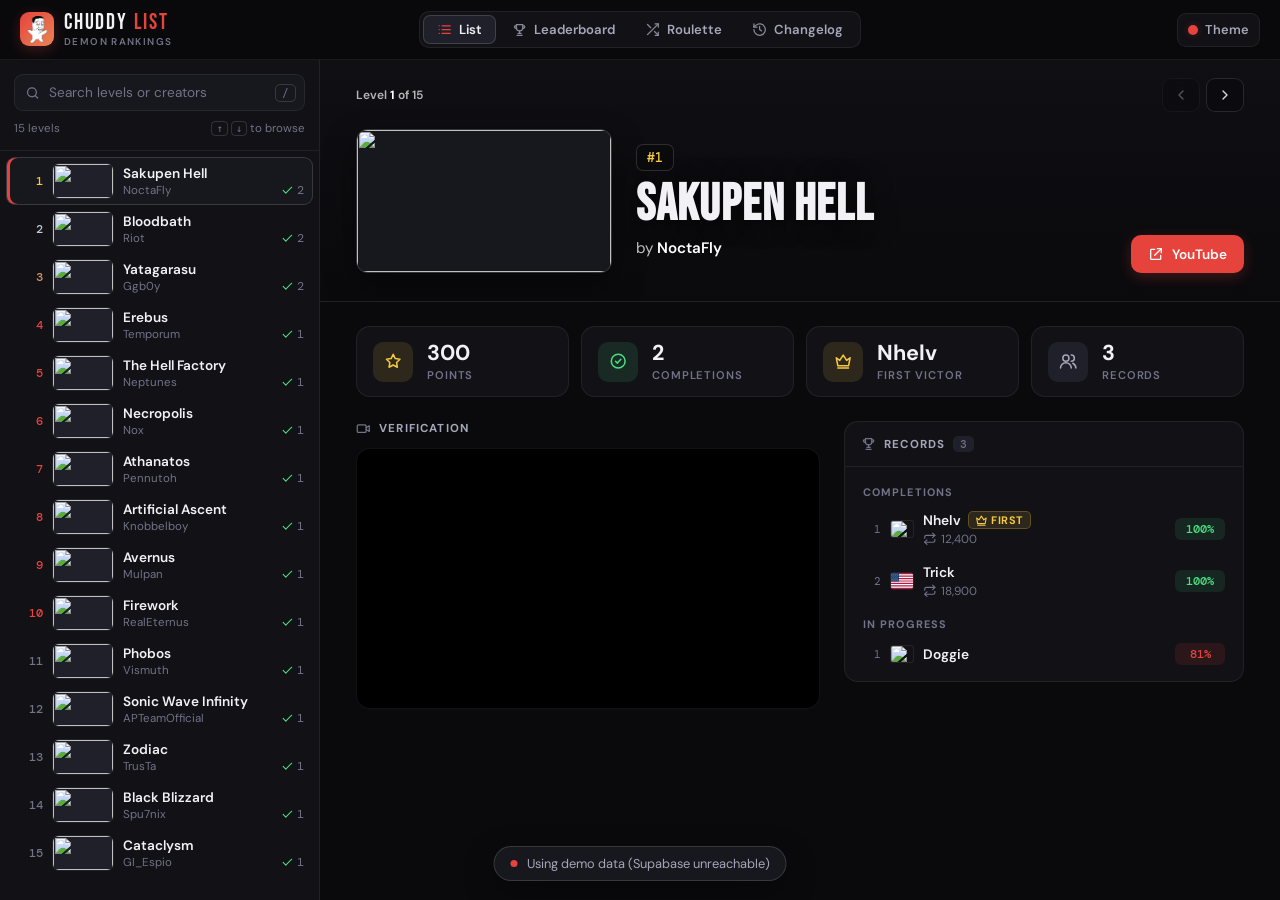
==== index.html @ 2e67169e "Add a Changelog tab with a placeholder message New nav tab at #/changelog showing a 'Coming soon' me" ====
<!doctype html>
<html lang="en">
    <head>
        <meta charset="UTF-8" />
        <meta name="viewport" content="width=device-width, initial-scale=1.0" />
        <title>Chuddy List</title>
        <meta name="description" content="The Chuddy List — demon rankings, player records and leaderboard." />
        <meta name="theme-color" content="#0a0a0d" />
        <link rel="icon" type="image/png" href="assets/list_icon.png" />
        <link rel="preconnect" href="https://fonts.googleapis.com" />
        <link rel="preconnect" href="https://i.ytimg.com" />
        <link
            href="https://fonts.googleapis.com/css2?family=Bebas+Neue&family=DM+Sans:ital,opsz,wght@0,9..40,300..700;1,9..40,400&family=DM+Mono:wght@400;500&display=swap"
            rel="stylesheet"
        />

        <link rel="stylesheet" href="css/shared/base.css" />
        <link rel="stylesheet" href="css/site/layout.css" />
        <link rel="stylesheet" href="css/site/components.css" />
        <link rel="stylesheet" href="css/site/list.css" />
        <link rel="stylesheet" href="css/site/leaderboard.css" />
        <link rel="stylesheet" href="css/site/profile.css" />
        <link rel="stylesheet" href="css/site/roulette.css" />
    </head>
    <body>
        <!-- STATUS BAR -->
        <div class="status-bar" id="statusBar" role="status" aria-live="polite">
            <div class="status-dot live" id="statusDot"></div>
            <span id="statusMsg">Connecting…</span>
        </div>

        <!-- HEADER -->
        <header>
            <div class="header-left">
                <button class="icon-btn mob-toggle" id="mobToggle" onclick="toggleSidebar()" aria-label="Toggle level list">
                    <span data-icon="menu"></span>
                </button>
                <a class="logo" href="#/">
                    <div class="logo-mark"><img src="assets/list_icon.png" alt="" /></div>
                    <div class="logo-text">
                        <span class="logo-wordmark">CHUDDY <em>LIST</em></span>
                        <span class="logo-tagline">Demon rankings</span>
                    </div>
                </a>
            </div>
            <nav aria-label="Main">
                <a class="nav-btn" data-tab="list" href="#/"><span data-icon="list"></span><span>List</span></a>
                <a class="nav-btn" data-tab="leaderboard" href="#/leaderboard"><span data-icon="trophy"></span><span>Leaderboard</span></a>
                <a class="nav-btn" data-tab="roulette" href="#/roulette"><span data-icon="shuffle"></span><span>Roulette</span></a>
                <a class="nav-btn" data-tab="changelog" href="#/changelog"><span data-icon="history"></span><span>Changelog</span></a>
            </nav>
            <div class="header-right">
                <div class="theme-wrap">
                    <button class="icon-btn" onclick="toggleThemePicker()" title="Change accent colour" aria-label="Change accent colour">
                        <span class="theme-dot" id="themePreviewDot"></span><span class="theme-label">Theme</span>
                    </button>
                    <div class="theme-popover" id="themePopover">
                        <div class="theme-popover-title">Accent colour</div>
                        <div class="theme-swatches" id="themeSwatches"></div>
                        <div class="theme-slider-wrap">
                            <label for="hueSlider">Custom hue</label>
                            <input type="range" id="hueSlider" min="0" max="359" oninput="setAccentHue(this.value)" />
                        </div>
                    </div>
                </div>
            </div>
        </header>

        <!-- BODY -->
        <div class="app-body" id="appBody">
            <!-- SIDEBAR -->
            <aside class="sidebar" id="sidebar">
                <div class="sidebar-top">
                    <div class="search-wrap">
                        <span class="search-icon" data-icon="search"></span>
                        <input
                            class="search-input"
                            id="searchInput"
                            type="search"
                            placeholder="Search levels or creators"
                            autocomplete="off"
                            oninput="filterList(this.value)"
                        />
                        <kbd class="search-kbd">/</kbd>
                    </div>
                    <div class="sidebar-meta">
                        <span id="sidebarCount"></span>
                        <span><kbd>↑</kbd> <kbd>↓</kbd> to browse</span>
                    </div>
                </div>
                <div class="demon-list-wrap">
                    <ul class="demon-list" id="demonList">
                        <li class="sidebar-empty">Loading…</li>
                    </ul>
                </div>
            </aside>
            <div class="mob-backdrop" onclick="toggleSidebar(false)"></div>

            <!-- MAIN CONTENT -->
            <main class="main-area" id="mainArea">
                <!-- LIST TAB -->
                <section class="view visible" id="listTab">
                    <div class="empty-state" id="emptyState">
                        <div class="empty-icon"><span data-icon="skull"></span></div>
                        <div class="empty-title" id="emptyTitle">Loading the list…</div>
                        <div class="empty-sub" id="emptySub">Fetching levels and records.</div>
                    </div>
                    <div class="demon-detail" id="demonDetail" hidden></div>
                </section>

                <!-- LEADERBOARD TAB -->
                <section class="view" id="lbTab">
                    <div class="page">
                        <div class="page-head">
                            <div>
                                <div class="eyebrow"><span data-icon="trophy"></span> Rankings</div>
                                <h1 class="page-heading">Leaderboard</h1>
                                <p class="page-sub">Players ranked by points earned from their records</p>
                            </div>
                            <div class="input-wrap">
                                <span data-icon="search"></span>
                                <input
                                    class="text-input lb-search"
                                    id="lbSearch"
                                    type="search"
                                    placeholder="Find a player"
                                    autocomplete="off"
                                    oninput="renderLeaderboardTable()"
                                />
                            </div>
                        </div>

                        <div class="stat-grid lb-stats" id="lbStats"></div>
                        <div class="podium" id="podium"></div>

                        <div class="lb-inner">
                            <div class="card lb-table-wrap">
                                <table class="lb-table">
                                    <thead>
                                        <tr>
                                            <th style="width: 60px">Rank</th>
                                            <th>Player</th>
                                            <th class="num">Points</th>
                                            <th class="num">Completions</th>
                                            <th class="lb-col-hardest">Hardest</th>
                                        </tr>
                                    </thead>
                                    <tbody id="lbBody"></tbody>
                                </table>
                            </div>

                            <div class="lb-side">
                                <div class="card">
                                    <div class="card-head">
                                        <div class="section-label"><span data-icon="check-circle"></span> Most completed</div>
                                    </div>
                                    <div class="card-body" id="mostCompleted"></div>
                                </div>
                                <div class="card">
                                    <div class="card-head">
                                        <div class="section-label"><span data-icon="zap"></span> Recent records</div>
                                    </div>
                                    <div class="card-body" id="recentRecords"></div>
                                </div>
                            </div>
                        </div>
                    </div>
                </section>

                <!-- ROULETTE TAB -->
                <section class="view" id="rouletteTab">
                    <div class="page roulette-wrap">
                        <div class="page-head">
                            <div>
                                <div class="eyebrow"><span data-icon="shuffle"></span> Challenge</div>
                                <h1 class="page-heading">Level Roulette</h1>
                                <p class="page-sub">Spin for a random level from the Chuddy List</p>
                            </div>
                        </div>

                        <div class="card challenge-bar">
                            <label class="challenge-toggle">
                                <input class="switch" type="checkbox" id="challengeMode" onchange="updateChallengeMode()" />
                                <span>Challenge mode<small>Completed levels won't come up again</small></span>
                            </label>
                            <div class="challenge-progress" id="challengeProgressWrap" hidden>
                                <div class="challenge-progress-text" id="challengeProgressText">0 / 0</div>
                                <div class="progress-track">
                                    <div class="progress-fill" id="challengeProgressBar" style="width: 0%"></div>
                                </div>
                            </div>
                        </div>

                        <div class="card roulette-card" id="rouletteCard">
                            <div class="roulette-bg" id="rBg"></div>
                            <div class="roulette-num" id="rNum">?</div>
                            <div class="roulette-name" id="rName">Spin to begin</div>
                            <div class="roulette-by" id="rBy">Press the button below</div>
                            <div class="roulette-pts" id="rPts"></div>
                        </div>

                        <div class="roulette-actions">
                            <!-- Save section (appears after a spin) -->
                            <div class="roulette-save-row" id="rouletteSaveRow" hidden>
                                <div class="input-wrap">
                                    <span data-icon="target"></span>
                                    <input
                                        class="text-input"
                                        id="roulettePct"
                                        type="number"
                                        min="1"
                                        max="100"
                                        value="100"
                                        placeholder="% achieved"
                                        aria-label="Percent achieved"
                                    />
                                </div>
                                <button class="btn btn-primary" onclick="saveRouletteResult()"><span data-icon="save"></span>Save</button>
                                <button class="btn btn-ghost" onclick="skipRouletteSpin()"><span data-icon="skip"></span>Skip</button>
                                <button class="btn btn-ghost" onclick="viewRouletteLevel()" title="Open this level" aria-label="Open this level">
                                    <span data-icon="external"></span>
                                </button>
                            </div>

                            <button class="btn btn-primary spin-btn" id="spinBtn" onclick="spinRoulette()"><span data-icon="dice"></span>Spin</button>
                            <div class="spin-hint" id="remainingInfo"></div>
                        </div>

                        <div class="card saved-results" id="challengeListWrap" hidden>
                            <div class="card-head">
                                <div class="section-label"><span data-icon="save"></span> Saved results</div>
                                <div class="saved-results-actions">
                                    <button class="btn btn-ghost btn-sm" onclick="exportRoulette()"><span data-icon="download"></span>Export CSV</button>
                                    <button class="btn btn-ghost btn-sm danger" onclick="clearRoulette()"><span data-icon="trash"></span>Clear</button>
                                </div>
                            </div>
                            <div class="card-body saved-results-list" id="challengeList"></div>
                        </div>
                    </div>
                </section>

                <!-- CHANGELOG TAB (placeholder until list changes are tracked) -->
                <section class="view" id="changelogTab">
                    <div class="page">
                        <div class="page-head">
                            <div>
                                <div class="eyebrow"><span data-icon="history"></span> Updates</div>
                                <h1 class="page-heading">Changelog</h1>
                                <p class="page-sub">Every change to the Chuddy List in one place</p>
                            </div>
                        </div>
                        <div class="card">
                            <div class="empty-state changelog-empty">
                                <div class="empty-icon"><span data-icon="history"></span></div>
                                <div class="empty-title">Coming soon</div>
                                <div class="empty-sub">
                                    This page will show new levels, placement changes and removals as they happen. Check back later!
                                </div>
                            </div>
                        </div>
                    </div>
                </section>

                <!-- PLAYER PROFILE PAGE -->
                <section class="view" id="profileTab"></section>
            </main>
        </div>

        <!-- VIDEO LIGHTBOX -->
        <div class="video-lightbox-overlay" id="videoLightbox" onclick="closeVideoLightbox(event)">
            <div class="video-lightbox-modal" role="dialog" aria-modal="true" aria-labelledby="lightboxTitle">
                <div class="video-lightbox-head">
                    <div class="video-lightbox-title" id="lightboxTitle"></div>
                    <button class="icon-btn" onclick="closeVideoLightboxDirect()" aria-label="Close video"><span data-icon="x"></span></button>
                </div>
                <div class="video-lightbox-frame" id="lightboxFrame"></div>
            </div>
        </div>

        <!-- Scripts are plain (non-module) and load in order — later files use globals from earlier ones -->
        <script src="js/shared/utils.js"></script>
        <script src="js/shared/icons.js"></script>
        <script src="js/site/config.js"></script>
        <script src="js/site/placeholder-data.js"></script>
        <script src="js/site/state.js"></script>
        <script src="js/site/api.js"></script>
        <script src="js/site/ui.js"></script>
        <script src="js/site/theme.js"></script>
        <script src="js/site/sidebar.js"></script>
        <script src="js/site/demon.js"></script>
        <script src="js/site/leaderboard.js"></script>
        <script src="js/site/profile.js"></script>
        <script src="js/site/roulette.js"></script>
        <script src="js/site/router.js"></script>
        <script src="js/site/main.js"></script>
    </body>
</html>
---- css/shared/base.css ----
/* ═══════════════════════════════════════════════════════════════════════════
   SHARED BASE — design tokens, reset, scrollbar, keyframes
   Used by both index.html and admin.html
   ═══════════════════════════════════════════════════════════════════════════ */

:root {
    --bg: #0a0a0d;
    --surface: #111116;
    --surface2: #17171e;
    --surface3: #20202a;
    --border: rgba(255, 255, 255, 0.07);
    --border-hover: rgba(255, 255, 255, 0.14);
    --accent: #e8433a;
    --accent2: #ff6535;
    --accent-glow: rgba(232, 67, 58, 0.25);
    --accent-soft: rgba(232, 67, 58, 0.12);
    --text: #f1f1f6;
    --text-dim: #a6a6ba;
    --text-muted: #727288;
    --gold: #f5c842;
    --silver: #c2cbd8;
    --bronze: #d99566;
    --green: #4ade80;
    --red: #f87171;

    --radius-sm: 6px;
    --radius: 10px;
    --radius-lg: 14px;
    --shadow: 0 10px 30px rgba(0, 0, 0, 0.35);

    --font-display: "Bebas Neue", sans-serif;
    --font-body: "DM Sans", sans-serif;
    --font-mono: "DM Mono", monospace;
}

*,
*::before,
*::after {
    margin: 0;
    padding: 0;
    box-sizing: border-box;
}

html {
    scroll-behavior: smooth;
}

body {
    background: var(--bg);
    color: var(--text);
    font-family: var(--font-body);
    min-height: 100vh;
}

button {
    font-family: inherit;
}

:focus-visible {
    outline: 2px solid var(--accent);
    outline-offset: 2px;
}

[hidden] {
    display: none !important;
}

/* Inline SVG icons (js/shared/icons.js) — sized by font-size, coloured by currentColor */
.icon {
    width: 1em;
    height: 1em;
    flex-shrink: 0;
    display: inline-block;
    vertical-align: -0.125em;
}

/* Country flags rendered as images */
.flag {
    width: 1.35em;
    height: 1em;
    object-fit: cover;
    border-radius: 2px;
    flex-shrink: 0;
    display: inline-block;
    vertical-align: -0.12em;
    box-shadow: 0 0 0 1px rgba(255, 255, 255, 0.08);
}
.flag-none {
    box-shadow: none;
    color: var(--text-muted);
    display: inline-flex;
    align-items: center;
    justify-content: center;
}
.flag-none .icon {
    width: 1em;
    height: 1em;
}

/* ── SCROLLBAR ──────────────────────────────────── */
::-webkit-scrollbar {
    width: 4px;
    height: 4px;
}
::-webkit-scrollbar-track {
    background: transparent;
}
::-webkit-scrollbar-thumb {
    background: var(--border-hover);
    border-radius: 99px;
}

/* ── KEYFRAMES ──────────────────────────────────── */
@keyframes fadeUp {
    from {
        opacity: 0;
        transform: translateY(10px);
    }
    to {
        opacity: 1;
        transform: translateY(0);
    }
}

@keyframes pulse {
    0%,
    100% {
        opacity: 1;
    }
    50% {
        opacity: 0.3;
    }
}

@media (prefers-reduced-motion: reduce) {
    *,
    *::before,
    *::after {
        animation-duration: 0.01ms !important;
        transition-duration: 0.01ms !important;
        scroll-behavior: auto !important;
    }
}
---- css/site/layout.css ----
/* ═══════════════════════════════════════════════════════════════════════════
   SITE LAYOUT — header, nav, theme picker, sidebar, main area, views
   ═══════════════════════════════════════════════════════════════════════════ */

body {
    overflow-x: hidden;
}

/* ── HEADER ─────────────────────────────────────── */
header {
    position: sticky;
    top: 0;
    z-index: 200;
    height: 60px;
    display: grid;
    grid-template-columns: 1fr auto 1fr;
    align-items: center;
    gap: 1rem;
    padding: 0 1.25rem;
    background: rgba(10, 10, 13, 0.82);
    backdrop-filter: blur(20px) saturate(1.4);
    border-bottom: 1px solid var(--border);
}

.header-left,
.header-right {
    display: flex;
    align-items: center;
    gap: 10px;
}
.header-right {
    justify-content: flex-end;
}

.logo {
    display: flex;
    align-items: center;
    gap: 10px;
    text-decoration: none;
    color: var(--text);
}
.logo-mark {
    width: 34px;
    height: 34px;
    border-radius: 9px;
    background: linear-gradient(135deg, var(--accent) 0%, var(--accent2) 100%);
    display: flex;
    align-items: center;
    justify-content: center;
    flex-shrink: 0;
    overflow: hidden;
    box-shadow: 0 4px 14px var(--accent-glow);
}
.logo-mark img {
    width: 27px;
    height: 27px;
    object-fit: contain;
}
.logo-text {
    display: flex;
    flex-direction: column;
    line-height: 1;
}
.logo-wordmark {
    font-family: var(--font-display);
    font-size: 1.4rem;
    letter-spacing: 0.08em;
    white-space: nowrap;
}
.logo-wordmark em {
    color: var(--accent);
    font-style: normal;
}
.logo-tagline {
    font-size: 0.62rem;
    font-weight: 600;
    letter-spacing: 0.14em;
    text-transform: uppercase;
    color: var(--text-muted);
    margin-top: 2px;
}

/* ── NAV (segmented control) ────────────────────── */
nav {
    display: flex;
    gap: 2px;
    padding: 3px;
    background: var(--surface);
    border: 1px solid var(--border);
    border-radius: 10px;
}
.nav-btn {
    display: flex;
    align-items: center;
    gap: 7px;
    color: var(--text-dim);
    font-size: 0.82rem;
    font-weight: 600;
    text-decoration: none;
    padding: 6px 14px;
    border-radius: 7px;
    transition:
        color 0.15s,
        background 0.15s;
}
.nav-btn .icon {
    font-size: 0.95rem;
    opacity: 0.8;
}
.nav-btn:hover {
    color: var(--text);
    background: var(--surface2);
}
.nav-btn.active {
    color: var(--text);
    background: var(--surface3);
    box-shadow: inset 0 0 0 1px var(--border-hover);
}
.nav-btn.active .icon {
    color: var(--accent);
    opacity: 1;
}

.icon-btn {
    display: inline-flex;
    align-items: center;
    justify-content: center;
    gap: 7px;
    height: 34px;
    min-width: 34px;
    padding: 0 10px;
    background: var(--surface);
    border: 1px solid var(--border);
    border-radius: 9px;
    color: var(--text-dim);
    font-size: 0.8rem;
    font-weight: 600;
    cursor: pointer;
    transition:
        color 0.15s,
        border-color 0.15s,
        background 0.15s;
}
.icon-btn .icon {
    font-size: 1rem;
}
.icon-btn:hover:not(:disabled) {
    color: var(--text);
    border-color: var(--border-hover);
    background: var(--surface2);
}
.icon-btn:disabled {
    opacity: 0.35;
    cursor: default;
}

.mob-toggle {
    display: none;
}

/* ── THEME PICKER ───────────────────────────────── */
.theme-wrap {
    position: relative;
}
.theme-dot {
    width: 10px;
    height: 10px;
    border-radius: 50%;
    background: var(--accent);
    box-shadow: 0 0 8px var(--accent-glow);
}
.theme-popover {
    position: absolute;
    top: calc(100% + 8px);
    right: 0;
    background: var(--surface2);
    border: 1px solid var(--border-hover);
    border-radius: var(--radius-lg);
    padding: 14px;
    width: 240px;
    box-shadow: var(--shadow);
    z-index: 500;
    display: none;
}
.theme-popover.open {
    display: block;
    animation: fadeUp 0.15s ease;
}
.theme-popover-title {
    font-size: 0.7rem;
    font-weight: 700;
    letter-spacing: 0.1em;
    text-transform: uppercase;
    color: var(--text-muted);
    margin-bottom: 10px;
}
.theme-swatches {
    display: grid;
    grid-template-columns: repeat(8, 1fr);
    gap: 6px;
    margin-bottom: 14px;
}
.theme-swatch {
    width: 22px;
    height: 22px;
    border-radius: 50%;
    cursor: pointer;
    border: 2px solid transparent;
    padding: 0;
    transition:
        transform 0.15s,
        border-color 0.15s;
}
.theme-swatch:hover,
.theme-swatch.active {
    transform: scale(1.15);
    border-color: #fff;
}
.theme-slider-wrap {
    display: flex;
    flex-direction: column;
    gap: 8px;
}
.theme-slider-wrap label {
    font-size: 0.72rem;
    color: var(--text-muted);
}
#hueSlider {
    width: 100%;
    cursor: pointer;
    appearance: none;
    height: 6px;
    border-radius: 3px;
    background: linear-gradient(
        to right,
        hsl(0, 75%, 55%),
        hsl(45, 75%, 55%),
        hsl(90, 75%, 55%),
        hsl(135, 75%, 55%),
        hsl(180, 75%, 55%),
        hsl(225, 75%, 55%),
        hsl(270, 75%, 55%),
        hsl(315, 75%, 55%),
        hsl(360, 75%, 55%)
    );
}
#hueSlider::-webkit-slider-thumb {
    appearance: none;
    width: 16px;
    height: 16px;
    border-radius: 50%;
    background: #fff;
    border: 3px solid var(--accent);
}
#hueSlider::-moz-range-thumb {
    width: 12px;
    height: 12px;
    border-radius: 50%;
    background: #fff;
    border: 3px solid var(--accent);
}

/* ── APP BODY ───────────────────────────────────── */
.app-body {
    display: grid;
    grid-template-columns: 320px 1fr;
    height: calc(100vh - 60px);
}
.app-body.no-sidebar {
    grid-template-columns: 1fr;
}
.app-body.no-sidebar .sidebar,
.app-body.no-sidebar .mob-backdrop {
    display: none;
}

.main-area {
    overflow-y: auto;
    min-width: 0;
}

/* Each top-level page (list / leaderboard / roulette / profile) */
.view {
    display: none;
    animation: fadeUp 0.2s ease;
}
.view.visible {
    display: block;
}
.page {
    padding: 2rem 2.25rem 3rem;
    max-width: 1320px;
    margin: 0 auto;
}

/* ── SIDEBAR ────────────────────────────────────── */
.sidebar {
    border-right: 1px solid var(--border);
    background: var(--surface);
    display: flex;
    flex-direction: column;
    overflow: hidden;
}

.sidebar-top {
    padding: 14px;
    border-bottom: 1px solid var(--border);
    flex-shrink: 0;
}

.search-wrap {
    position: relative;
}
.search-icon {
    position: absolute;
    left: 11px;
    top: 50%;
    transform: translateY(-50%);
    color: var(--text-muted);
    font-size: 0.95rem;
    pointer-events: none;
}
.search-input {
    width: 100%;
    background: var(--surface2);
    border: 1px solid var(--border);
    border-radius: 9px;
    padding: 9px 34px 9px 34px;
    color: var(--text);
    font-family: var(--font-body);
    font-size: 0.85rem;
    outline: none;
    transition:
        border-color 0.15s,
        box-shadow 0.15s;
}
.search-input:focus {
    border-color: var(--accent);
    box-shadow: 0 0 0 3px var(--accent-soft);
}
.search-input::placeholder {
    color: var(--text-muted);
}
.search-input::-webkit-search-cancel-button {
    display: none;
}
.search-kbd {
    position: absolute;
    right: 9px;
    top: 50%;
    transform: translateY(-50%);
    font-family: var(--font-mono);
    font-size: 0.68rem;
    color: var(--text-muted);
    border: 1px solid var(--border-hover);
    border-radius: 5px;
    padding: 1px 6px;
    pointer-events: none;
}
.search-input:focus + .search-kbd {
    display: none;
}

.sidebar-meta {
    font-size: 0.72rem;
    color: var(--text-muted);
    margin-top: 10px;
    display: flex;
    justify-content: space-between;
}
.sidebar-meta kbd {
    font-family: var(--font-mono);
    font-size: 0.65rem;
    border: 1px solid var(--border-hover);
    border-radius: 4px;
    padding: 0 4px;
}

.demon-list-wrap {
    overflow-y: auto;
    flex: 1;
}

.demon-list {
    list-style: none;
    padding: 6px;
}

.demon-item {
    color: inherit;
    text-decoration: none;
    display: flex;
    align-items: center;
    gap: 10px;
    padding: 6px 8px;
    border-radius: 9px;
    border: 1px solid transparent;
    transition:
        background 0.1s,
        border-color 0.1s;
}
.demon-item:hover {
    background: var(--surface2);
}
.demon-item.active {
    background: var(--surface2);
    border-color: var(--border-hover);
    box-shadow: inset 3px 0 0 var(--accent);
}

.d-rank {
    font-family: var(--font-mono);
    font-size: 0.72rem;
    font-weight: 500;
    color: var(--text-muted);
    width: 28px;
    text-align: right;
    flex-shrink: 0;
}

.d-thumb {
    width: 60px;
    height: 34px;
    border-radius: 6px;
    flex-shrink: 0;
    object-fit: cover;
    background: var(--surface3);
    box-shadow: 0 0 0 1px var(--border);
}

.d-text {
    display: block;
    min-width: 0;
    flex: 1;
}
.d-name {
    display: block;
    font-size: 0.85rem;
    font-weight: 600;
    white-space: nowrap;
    overflow: hidden;
    text-overflow: ellipsis;
}
.d-sub {
    display: flex;
    align-items: center;
    gap: 8px;
    font-size: 0.72rem;
    color: var(--text-muted);
    margin-top: 1px;
}
.d-creator {
    white-space: nowrap;
    overflow: hidden;
    text-overflow: ellipsis;
}
.d-completions {
    display: inline-flex;
    align-items: center;
    gap: 3px;
    flex-shrink: 0;
    margin-left: auto;
    font-family: var(--font-mono);
}
.d-completions .icon {
    color: var(--green);
    font-size: 0.8rem;
}

.sidebar-empty {
    padding: 2rem 1rem;
    text-align: center;
    font-size: 0.82rem;
    color: var(--text-muted);
}

/* Rank colours: medals for top 3, accent for the rest of the top 10 */
.rank-gold {
    color: var(--gold) !important;
}
.rank-silver {
    color: var(--silver) !important;
}
.rank-bronze {
    color: var(--bronze) !important;
}
.rank-top10 {
    color: var(--accent) !important;
}
.rank-plain {
    color: var(--text-dim) !important;
}

.mob-backdrop {
    display: none;
}

/* ── RESPONSIVE ─────────────────────────────────── */
@media (max-width: 1100px) {
    .app-body {
        grid-template-columns: 280px 1fr;
    }
    .d-thumb {
        display: none;
    }
}

@media (max-width: 860px) {
    header {
        grid-template-columns: auto 1fr auto;
        padding: 0 0.75rem;
        gap: 0.5rem;
    }
    nav {
        justify-self: center;
    }
    .logo-text,
    .theme-label {
        display: none;
    }
    .nav-btn {
        padding: 6px 10px;
    }
    .page {
        padding: 1.5rem 1rem 2.5rem;
    }
}

@media (max-width: 680px) {
    .app-body {
        grid-template-columns: 1fr;
    }
    .sidebar {
        position: fixed;
        left: -330px;
        top: 60px;
        width: 320px;
        max-width: 88vw;
        height: calc(100vh - 60px);
        z-index: 100;
        transition: left 0.25s ease;
    }
    .sidebar.open {
        left: 0;
        box-shadow: 8px 0 40px rgba(0, 0, 0, 0.6);
    }
    .sidebar.open + .mob-backdrop {
        display: block;
        position: fixed;
        inset: 60px 0 0 0;
        background: rgba(0, 0, 0, 0.55);
        z-index: 90;
    }
    .mob-toggle {
        display: inline-flex;
    }
    .d-thumb {
        display: block;
    }
}

@media (max-width: 480px) {
    .nav-btn span {
        display: none;
    }
    .nav-btn {
        padding: 7px 12px;
    }
    .nav-btn .icon {
        font-size: 1.05rem;
    }
}
---- css/site/components.css ----
/* ═══════════════════════════════════════════════════════════════════════════
   SITE COMPONENTS — reusable bits shared across pages
   ═══════════════════════════════════════════════════════════════════════════ */

/* ── PAGE HEADINGS ──────────────────────────────── */
.page-head {
    display: flex;
    align-items: flex-end;
    justify-content: space-between;
    gap: 1rem;
    flex-wrap: wrap;
    margin-bottom: 1.5rem;
}
.eyebrow {
    display: inline-flex;
    align-items: center;
    gap: 6px;
    font-size: 0.7rem;
    font-weight: 700;
    letter-spacing: 0.14em;
    text-transform: uppercase;
    color: var(--accent);
    margin-bottom: 6px;
}
.page-heading {
    font-family: var(--font-display);
    font-size: 2.6rem;
    font-weight: 400;
    letter-spacing: 0.03em;
    line-height: 1;
}
.page-sub {
    font-size: 0.88rem;
    color: var(--text-dim);
    margin-top: 6px;
}

.section-label {
    display: flex;
    align-items: center;
    gap: 8px;
    font-size: 0.72rem;
    font-weight: 700;
    letter-spacing: 0.1em;
    text-transform: uppercase;
    color: var(--text-dim);
    margin-bottom: 12px;
}
.section-label .icon {
    font-size: 0.95rem;
    color: var(--text-muted);
}
.count {
    font-family: var(--font-mono);
    font-size: 0.7rem;
    font-weight: 500;
    letter-spacing: 0;
    color: var(--text-muted);
    background: var(--surface3);
    border-radius: 5px;
    padding: 1px 7px;
}

/* ── CARDS ──────────────────────────────────────── */
.card {
    background: var(--surface);
    border: 1px solid var(--border);
    border-radius: var(--radius-lg);
}
.card-pad {
    padding: 1.1rem 1.2rem;
}
.card-head {
    display: flex;
    align-items: center;
    justify-content: space-between;
    gap: 10px;
    padding: 14px 16px;
    border-bottom: 1px solid var(--border);
}
.card-head .section-label {
    margin: 0;
}
.card-body {
    padding: 8px;
}

/* Compact clickable row used in side panels and lists */
.mini-row {
    display: flex;
    align-items: center;
    justify-content: space-between;
    gap: 10px;
    padding: 9px 10px;
    border-radius: 9px;
    transition: background 0.12s;
}
.mini-row[data-player],
.mini-row[data-demon] {
    cursor: pointer;
}
.mini-row[data-player]:hover,
.mini-row[data-demon]:hover {
    background: var(--surface2);
}
.mini-row-left {
    display: flex;
    align-items: center;
    gap: 10px;
    min-width: 0;
}
.mini-row-name {
    font-size: 0.85rem;
    font-weight: 500;
    white-space: nowrap;
    overflow: hidden;
    text-overflow: ellipsis;
}
.mini-row-sub {
    font-size: 0.72rem;
    color: var(--text-muted);
    white-space: nowrap;
    overflow: hidden;
    text-overflow: ellipsis;
}
.mono {
    font-family: var(--font-mono);
}
.muted {
    color: var(--text-muted);
}
.small {
    font-size: 0.75rem;
}
.rank-num {
    font-family: var(--font-mono);
    font-size: 0.72rem;
    color: var(--text-muted);
    min-width: 30px;
}

/* ── STAT CARDS ─────────────────────────────────── */
.stat-grid {
    display: grid;
    grid-template-columns: repeat(4, 1fr);
    gap: 12px;
}
.stat-card {
    display: flex;
    align-items: center;
    gap: 14px;
    background: var(--surface);
    border: 1px solid var(--border);
    border-radius: var(--radius-lg);
    padding: 14px 16px;
    min-width: 0;
}
.stat-icon {
    width: 40px;
    height: 40px;
    border-radius: 10px;
    display: flex;
    align-items: center;
    justify-content: center;
    flex-shrink: 0;
    font-size: 1.15rem;
    background: var(--accent-soft);
    color: var(--accent);
}
.stat-icon.gold {
    background: rgba(245, 200, 66, 0.12);
    color: var(--gold);
}
.stat-icon.green {
    background: rgba(74, 222, 128, 0.12);
    color: var(--green);
}
.stat-icon.neutral {
    background: var(--surface3);
    color: var(--text-dim);
}
.stat-text {
    min-width: 0;
}
.stat-val {
    font-size: 1.35rem;
    font-weight: 700;
    line-height: 1.15;
    font-variant-numeric: tabular-nums;
    white-space: nowrap;
    overflow: hidden;
    text-overflow: ellipsis;
}
.stat-val a {
    color: inherit;
    text-decoration: none;
}
.stat-val a:hover {
    color: var(--accent2);
}
.stat-lbl {
    font-size: 0.7rem;
    font-weight: 600;
    letter-spacing: 0.08em;
    text-transform: uppercase;
    color: var(--text-muted);
    margin-top: 2px;
}

/* ── BADGES ─────────────────────────────────────── */
.badge {
    display: inline-flex;
    align-items: center;
    gap: 4px;
    font-size: 0.68rem;
    font-weight: 700;
    letter-spacing: 0.04em;
    text-transform: uppercase;
    padding: 2px 7px;
    border-radius: 5px;
    white-space: nowrap;
}
.badge .icon {
    font-size: 0.8rem;
}
.badge-first {
    background: rgba(245, 200, 66, 0.12);
    color: var(--gold);
    box-shadow: inset 0 0 0 1px rgba(245, 200, 66, 0.25);
}
.badge-rank {
    background: rgba(255, 255, 255, 0.08);
    color: var(--text);
    font-family: var(--font-mono);
    font-size: 0.75rem;
    letter-spacing: 0;
    padding: 3px 9px;
}

.meta {
    display: inline-flex;
    align-items: center;
    gap: 5px;
    font-size: 0.74rem;
    color: var(--text-muted);
    white-space: nowrap;
    font-variant-numeric: tabular-nums;
}
.meta .icon {
    font-size: 0.85rem;
}

/* Percentage pill */
.pct {
    display: inline-flex;
    align-items: center;
    justify-content: center;
    min-width: 50px;
    font-family: var(--font-mono);
    font-size: 0.76rem;
    font-weight: 500;
    padding: 3px 8px;
    border-radius: 6px;
    color: var(--accent);
    background: var(--accent-soft);
}
.pct.full {
    color: var(--green);
    background: rgba(74, 222, 128, 0.1);
}

/* ── BUTTONS ────────────────────────────────────── */
.btn {
    display: inline-flex;
    align-items: center;
    justify-content: center;
    gap: 8px;
    height: 38px;
    padding: 0 16px;
    border-radius: 10px;
    font-size: 0.85rem;
    font-weight: 600;
    text-decoration: none;
    white-space: nowrap;
    cursor: pointer;
    border: 1px solid transparent;
    transition:
        background 0.15s,
        border-color 0.15s,
        color 0.15s,
        transform 0.1s,
        box-shadow 0.2s;
}
.btn .icon {
    font-size: 1rem;
}
.btn-primary {
    background: var(--accent);
    color: #fff;
    box-shadow: 0 4px 14px var(--accent-glow);
}
.btn-primary:hover {
    background: var(--accent2);
    transform: translateY(-1px);
}
.btn-ghost {
    background: var(--surface2);
    border-color: var(--border);
    color: var(--text-dim);
}
.btn-ghost:hover {
    color: var(--text);
    border-color: var(--border-hover);
}
.btn-ghost.danger:hover {
    color: var(--red);
    border-color: rgba(248, 113, 113, 0.35);
}
.btn-sm {
    height: 30px;
    padding: 0 11px;
    font-size: 0.76rem;
    border-radius: 8px;
}
.btn-sm .icon {
    font-size: 0.85rem;
}

.watch-icon-btn {
    width: 28px;
    height: 28px;
    border-radius: 7px;
    display: inline-flex;
    align-items: center;
    justify-content: center;
    flex-shrink: 0;
    font-size: 0.72rem;
    cursor: pointer;
    border: 1px solid var(--border);
    background: var(--surface2);
    color: var(--text-dim);
    transition:
        color 0.15s,
        background 0.15s,
        border-color 0.15s;
}
.watch-icon-btn:hover {
    color: #fff;
    background: var(--accent);
    border-color: var(--accent);
}

.back-btn {
    margin-bottom: 1.25rem;
}

.text-input {
    height: 38px;
    padding: 0 12px;
    border-radius: 10px;
    border: 1px solid var(--border);
    background: var(--surface);
    color: var(--text);
    font-family: var(--font-body);
    font-size: 0.88rem;
    outline: none;
    transition:
        border-color 0.15s,
        box-shadow 0.15s;
}
.text-input:focus {
    border-color: var(--accent);
    box-shadow: 0 0 0 3px var(--accent-soft);
}
.text-input::placeholder {
    color: var(--text-muted);
}
.input-wrap {
    position: relative;
}
.input-wrap .icon {
    position: absolute;
    left: 12px;
    top: 50%;
    transform: translateY(-50%);
    color: var(--text-muted);
    pointer-events: none;
}
.input-wrap .text-input {
    padding-left: 36px;
}

/* ── PROGRESS BAR ───────────────────────────────── */
.progress-track {
    background: var(--surface3);
    border-radius: 99px;
    height: 6px;
    overflow: hidden;
}
.progress-fill {
    height: 100%;
    background: linear-gradient(90deg, var(--accent), var(--accent2));
    border-radius: 99px;
    transition: width 0.4s;
}

/* ── EMPTY STATES ───────────────────────────────── */
.empty-state {
    display: flex;
    flex-direction: column;
    align-items: center;
    justify-content: center;
    min-height: 70vh;
    gap: 0.75rem;
    text-align: center;
    padding: 2rem;
}
.empty-icon {
    width: 64px;
    height: 64px;
    border-radius: 18px;
    display: flex;
    align-items: center;
    justify-content: center;
    font-size: 1.8rem;
    color: var(--text-muted);
    background: var(--surface);
    border: 1px solid var(--border);
    margin-bottom: 0.25rem;
}
.empty-title {
    font-size: 1.2rem;
    font-weight: 700;
}
.empty-sub {
    font-size: 0.88rem;
    color: var(--text-muted);
    max-width: 300px;
    line-height: 1.6;
}

.changelog-empty {
    min-height: 0;
    padding: 4rem 2rem;
}

.no-records {
    display: flex;
    flex-direction: column;
    align-items: center;
    gap: 8px;
    text-align: center;
    padding: 2rem 1rem;
    color: var(--text-muted);
    font-size: 0.85rem;
    border: 1px dashed var(--border-hover);
    border-radius: var(--radius);
}
.no-records .icon {
    font-size: 1.4rem;
}

/* ── VIDEO LIGHTBOX ─────────────────────────────── */
.video-lightbox-overlay {
    display: none;
    position: fixed;
    inset: 0;
    background: rgba(0, 0, 0, 0.85);
    backdrop-filter: blur(6px);
    z-index: 400;
    align-items: center;
    justify-content: center;
    padding: 2rem;
}
.video-lightbox-overlay.open {
    display: flex;
}
.video-lightbox-modal {
    position: relative;
    aspect-ratio: 16 / 9;
    width: min(80%, 100vh);
}
.video-lightbox-head {
    display: flex;
    align-items: center;
    justify-content: space-between;
    gap: 1rem;
    margin-bottom: 0.75rem;
}
.video-lightbox-title {
    font-size: 1rem;
    font-weight: 600;
    color: var(--text);
}
.video-lightbox-frame {
    width: 100%;
    aspect-ratio: 16/9;
    border-radius: var(--radius-lg);
    overflow: hidden;
    background: #000;
    border: 1px solid var(--border-hover);
    box-shadow: var(--shadow);
}
.video-lightbox-frame iframe {
    width: 100%;
    height: 100%;
    border: none;
    display: block;
}

/* ── STATUS BAR ─────────────────────────────────── */
.status-bar {
    display: none;
    position: fixed;
    bottom: 1.2rem;
    left: 50%;
    transform: translateX(-50%);
    background: var(--surface2);
    border: 1px solid var(--border-hover);
    border-radius: 99px;
    padding: 8px 16px;
    font-size: 0.8rem;
    color: var(--text-dim);
    z-index: 999;
    gap: 9px;
    align-items: center;
    box-shadow: var(--shadow);
}
.status-bar.show {
    display: flex;
}
.status-dot {
    width: 7px;
    height: 7px;
    border-radius: 50%;
    background: var(--accent);
}
.status-dot.live {
    animation: pulse 1.5s ease infinite;
}

@media (max-width: 1000px) {
    .stat-grid {
        grid-template-columns: repeat(2, 1fr);
    }
}
@media (max-width: 680px) {
    .page-heading {
        font-size: 2.1rem;
    }
    .stat-card {
        padding: 12px;
        gap: 10px;
    }
    .stat-icon {
        width: 34px;
        height: 34px;
        font-size: 1rem;
    }
    .stat-val {
        font-size: 1.1rem;
    }
    .video-lightbox-overlay {
        padding: 1rem;
    }
    .video-lightbox-modal {
        width: 100%;
    }
}
---- css/site/list.css ----
/* ═══════════════════════════════════════════════════════════════════════════
   LIST PAGE — level detail (hero, stats, verification video, records)
   ═══════════════════════════════════════════════════════════════════════════ */

.demon-detail {
    animation: fadeUp 0.2s ease;
}

/* ── HERO ───────────────────────────────────────── */
.hero {
    position: relative;
    overflow: hidden;
    background: var(--surface);
    border-bottom: 1px solid var(--border);
}
/* Ambient colour glow taken from the thumbnail — blurred so far that the
   image's low resolution is invisible; only its colours remain */
.hero-bg {
    position: absolute;
    inset: -80px;
    background-size: cover;
    background-position: center;
    filter: blur(60px) saturate(1.5) brightness(0.55);
    opacity: 0.85;
}
.hero::after {
    content: "";
    position: absolute;
    inset: 0;
    background: linear-gradient(to bottom, rgba(10, 10, 13, 0.25), var(--bg));
    pointer-events: none;
}
.hero-inner {
    position: relative;
    z-index: 1;
    padding: 1.1rem 2.25rem 1.75rem;
}

.hero-top {
    display: flex;
    align-items: center;
    justify-content: space-between;
    gap: 1rem;
}

/* Thumbnail at a size the 480px source can actually fill sharply */
.hero-thumb {
    position: relative;
    width: 256px;
    aspect-ratio: 16 / 9;
    flex-shrink: 0;
    padding: 0;
    border: 1px solid rgba(255, 255, 255, 0.12);
    border-radius: 12px;
    overflow: hidden;
    background: var(--surface2);
    box-shadow: 0 12px 32px rgba(0, 0, 0, 0.45);
    cursor: pointer;
}
.hero-thumb img {
    width: 100%;
    height: 100%;
    object-fit: cover; /* also crops YouTube's letterbox bars */
    display: block;
    transition: transform 0.3s ease;
}
.hero-thumb:hover img {
    transform: scale(1.04);
}
.hero-thumb-play {
    position: absolute;
    inset: 0;
    display: flex;
    align-items: center;
    justify-content: center;
    background: rgba(0, 0, 0, 0.25);
    opacity: 0;
    transition: opacity 0.2s;
}
.hero-thumb-play .icon {
    width: 46px;
    height: 46px;
    padding: 13px;
    border-radius: 50%;
    background: var(--accent);
    color: #fff;
    box-shadow: 0 6px 20px var(--accent-glow);
}
.hero-thumb:hover .hero-thumb-play,
.hero-thumb:focus-visible .hero-thumb-play {
    opacity: 1;
}
.hero-thumb-empty {
    display: flex;
    align-items: center;
    justify-content: center;
    font-size: 1.8rem;
    color: var(--text-muted);
    cursor: default;
}
.hero-crumb {
    font-size: 0.75rem;
    font-weight: 600;
    color: rgba(255, 255, 255, 0.7);
    font-variant-numeric: tabular-nums;
}
.hero-crumb strong {
    color: #fff;
}
.hero-nav {
    display: flex;
    gap: 6px;
}
.hero-nav .icon-btn {
    background: rgba(10, 10, 13, 0.55);
    border-color: rgba(255, 255, 255, 0.12);
    backdrop-filter: blur(8px);
    color: rgba(255, 255, 255, 0.85);
}
.hero-nav .icon-btn:hover:not(:disabled) {
    border-color: var(--accent);
    color: #fff;
    background: rgba(10, 10, 13, 0.75);
}

.hero-content {
    display: flex;
    align-items: center;
    gap: 1.5rem;
    margin-top: 1.1rem;
}
.hero-main {
    flex: 1;
    min-width: 0;
}
.hero-watch {
    align-self: flex-end;
}
.hero-rank {
    display: inline-flex;
    align-items: center;
    gap: 8px;
    margin-bottom: 10px;
}
.hero-rank-num {
    font-family: var(--font-mono);
    font-size: 0.8rem;
    font-weight: 500;
    padding: 4px 10px;
    border-radius: 7px;
    background: rgba(10, 10, 13, 0.6);
    border: 1px solid rgba(255, 255, 255, 0.14);
    backdrop-filter: blur(8px);
}
.hero-title {
    font-family: var(--font-display);
    font-size: 3.2rem;
    letter-spacing: 0.02em;
    line-height: 0.95;
    text-shadow: 0 2px 24px rgba(0, 0, 0, 0.6);
    overflow-wrap: anywhere;
}
.hero-by {
    margin-top: 8px;
    font-size: 0.95rem;
    color: rgba(255, 255, 255, 0.75);
}
.hero-by strong {
    color: #fff;
    font-weight: 600;
}

/* ── STATS STRIP ────────────────────────────────── */
.detail-stats {
    padding: 1.5rem 2.25rem 0;
}

/* ── DETAIL BODY ────────────────────────────────── */
.detail-body {
    padding: 1.5rem 2.25rem 3rem;
    display: grid;
    grid-template-columns: minmax(0, 1fr) 400px;
    gap: 1.5rem;
    align-items: start;
}

.video-container {
    border-radius: var(--radius-lg);
    overflow: hidden;
    aspect-ratio: 16/9;
    border: 1px solid var(--border);
    background: #000;
}
.video-container iframe {
    width: 100%;
    height: 100%;
    display: block;
    border: none;
}

/* ── RECORDS ────────────────────────────────────── */
.records-group-label {
    font-size: 0.68rem;
    font-weight: 700;
    letter-spacing: 0.1em;
    text-transform: uppercase;
    color: var(--text-muted);
    padding: 10px 10px 4px;
}

.record-row {
    display: flex;
    align-items: center;
    justify-content: space-between;
    gap: 10px;
    padding: 8px 10px;
    border-radius: 9px;
    transition: background 0.12s;
}
.record-row:hover {
    background: var(--surface2);
}

.record-left {
    display: flex;
    align-items: center;
    gap: 10px;
    min-width: 0;
}
.record-pos {
    font-family: var(--font-mono);
    font-size: 0.7rem;
    color: var(--text-muted);
    width: 18px;
    text-align: right;
    flex-shrink: 0;
}
.record-who {
    min-width: 0;
}
.record-name-line {
    display: flex;
    align-items: center;
    gap: 7px;
    min-width: 0;
}
.rec-player {
    font-size: 0.86rem;
    font-weight: 600;
    color: inherit;
    text-decoration: none;
    white-space: nowrap;
    overflow: hidden;
    text-overflow: ellipsis;
    transition: color 0.12s;
}
.rec-player:hover {
    color: var(--accent2);
}
.record-meta {
    display: flex;
    align-items: center;
    gap: 10px;
    margin-top: 2px;
}
.record-right {
    display: flex;
    align-items: center;
    gap: 8px;
    flex-shrink: 0;
}

/* ── RESPONSIVE ─────────────────────────────────── */
@media (max-width: 1200px) {
    .detail-body {
        grid-template-columns: 1fr;
    }
}
@media (max-width: 900px) {
    .hero-thumb {
        width: 200px;
    }
}
@media (max-width: 680px) {
    .hero-inner {
        padding: 0.9rem 1rem 1.25rem;
    }
    .hero-content {
        flex-direction: column;
        align-items: flex-start;
        gap: 1rem;
    }
    .hero-thumb {
        width: 100%;
    }
    .hero-watch {
        align-self: flex-start;
    }
    .hero-title {
        font-size: 2.5rem;
    }
    .detail-stats {
        padding: 1rem 1rem 0;
    }
    .detail-body {
        padding: 1rem 1rem 2rem;
    }
}
---- css/site/leaderboard.css ----
/* ═══════════════════════════════════════════════════════════════════════════
   LEADERBOARD PAGE
   ═══════════════════════════════════════════════════════════════════════════ */

.lb-search {
    width: 240px;
}

.lb-stats {
    grid-template-columns: repeat(3, 1fr);
    margin-bottom: 1.5rem;
}

/* ── PODIUM ─────────────────────────────────────── */
.podium {
    display: grid;
    grid-template-columns: 1fr 1.1fr 1fr;
    align-items: end;
    gap: 12px;
    margin-bottom: 1.5rem;
}
.podium-card {
    position: relative;
    display: flex;
    flex-direction: column;
    align-items: center;
    text-align: center;
    gap: 6px;
    padding: 1.25rem 1rem 1.1rem;
    background: var(--surface);
    border: 1px solid var(--border);
    border-radius: var(--radius-lg);
    cursor: pointer;
    overflow: hidden;
    transition:
        border-color 0.15s,
        transform 0.15s;
}
.podium-card:hover {
    border-color: var(--border-hover);
    transform: translateY(-2px);
}
.podium-card::before {
    content: "";
    position: absolute;
    inset: 0 0 auto 0;
    height: 3px;
    background: var(--medal);
}
.podium-card::after {
    content: "";
    position: absolute;
    inset: 0;
    background: radial-gradient(ellipse at 50% 0%, var(--medal-glow) 0%, transparent 70%);
    pointer-events: none;
}
.podium-card.p1 {
    --medal: var(--gold);
    --medal-glow: rgba(245, 200, 66, 0.12);
    padding-top: 1.75rem;
    padding-bottom: 1.4rem;
}
.podium-card.p2 {
    --medal: var(--silver);
    --medal-glow: rgba(194, 203, 216, 0.08);
}
.podium-card.p3 {
    --medal: var(--bronze);
    --medal-glow: rgba(217, 149, 102, 0.08);
}
.podium-medal {
    width: 38px;
    height: 38px;
    border-radius: 50%;
    display: flex;
    align-items: center;
    justify-content: center;
    font-size: 1.1rem;
    color: var(--medal);
    background: color-mix(in srgb, var(--medal) 14%, transparent);
    box-shadow: inset 0 0 0 1px color-mix(in srgb, var(--medal) 35%, transparent);
}
.p1 .podium-medal {
    width: 46px;
    height: 46px;
    font-size: 1.35rem;
}
.podium-name {
    display: flex;
    align-items: center;
    gap: 7px;
    font-weight: 700;
    font-size: 0.95rem;
    max-width: 100%;
}
.podium-name span {
    white-space: nowrap;
    overflow: hidden;
    text-overflow: ellipsis;
}
.podium-pts {
    font-family: var(--font-mono);
    font-size: 0.85rem;
    color: var(--medal);
}
.podium-sub {
    font-size: 0.72rem;
    color: var(--text-muted);
}

/* ── LAYOUT ─────────────────────────────────────── */
.lb-inner {
    display: grid;
    grid-template-columns: minmax(0, 1fr) 340px;
    gap: 1.5rem;
    align-items: start;
}
.lb-side {
    display: flex;
    flex-direction: column;
    gap: 1rem;
}

/* ── TABLE ──────────────────────────────────────── */
.lb-table-wrap {
    overflow-x: auto;
}
.lb-table {
    width: 100%;
    border-collapse: collapse;
}
.lb-table th {
    text-align: left;
    padding: 11px 16px;
    font-size: 0.68rem;
    font-weight: 700;
    letter-spacing: 0.1em;
    text-transform: uppercase;
    color: var(--text-muted);
    border-bottom: 1px solid var(--border);
    white-space: nowrap;
}
.lb-table th.num,
.lb-table td.num {
    text-align: right;
}
.lb-table td {
    padding: 11px 16px;
    font-size: 0.88rem;
    border-bottom: 1px solid var(--border);
    font-variant-numeric: tabular-nums;
}
.lb-table tbody tr:last-child td {
    border-bottom: none;
}
.lb-table tbody tr {
    transition: background 0.1s;
    cursor: pointer;
}
.lb-table tbody tr:hover td {
    background: var(--surface2);
}
.lb-table .lb-empty td {
    cursor: default;
    text-align: center;
    color: var(--text-muted);
    padding: 2.5rem;
}

.lb-num {
    display: inline-flex;
    align-items: center;
    justify-content: center;
    width: 28px;
    height: 24px;
    border-radius: 6px;
    font-family: var(--font-mono);
    font-size: 0.78rem;
    color: var(--text-muted);
}
.lb-num.gold {
    color: var(--gold);
    background: rgba(245, 200, 66, 0.1);
}
.lb-num.silver {
    color: var(--silver);
    background: rgba(194, 203, 216, 0.08);
}
.lb-num.bronze {
    color: var(--bronze);
    background: rgba(217, 149, 102, 0.1);
}

.lb-player {
    display: flex;
    align-items: center;
    gap: 10px;
    font-weight: 600;
}
.lb-pts {
    font-family: var(--font-mono);
    font-weight: 500;
    color: var(--text);
}
.lb-comps {
    color: var(--text-dim);
}
.lb-hardest {
    color: var(--text-dim);
    white-space: nowrap;
    max-width: 220px;
    overflow: hidden;
    text-overflow: ellipsis;
}
.lb-hardest .mono {
    color: var(--text-muted);
    font-size: 0.72rem;
    margin-right: 6px;
}

@media (max-width: 1150px) {
    .lb-inner {
        grid-template-columns: 1fr;
    }
    .lb-side {
        display: grid;
        grid-template-columns: 1fr 1fr;
    }
}
@media (max-width: 680px) {
    .lb-search {
        width: 100%;
    }
    .page-head .input-wrap {
        width: 100%;
    }
    .lb-stats {
        grid-template-columns: 1fr 1fr 1fr;
        gap: 8px;
    }
    .lb-stats .stat-icon {
        display: none;
    }
    .podium {
        grid-template-columns: 1fr;
    }
    .podium-card.p1 {
        order: -1;
    }
    .lb-side {
        grid-template-columns: 1fr;
    }
    .lb-col-hardest {
        display: none;
    }
    .lb-table th,
    .lb-table td {
        padding: 10px;
    }
}
---- css/site/profile.css ----
/* ═══════════════════════════════════════════════════════════════════════════
   PLAYER PROFILE PAGE
   ═══════════════════════════════════════════════════════════════════════════ */

.profile-header {
    position: relative;
    display: flex;
    align-items: center;
    gap: 1.25rem;
    padding: 1.5rem;
    margin-bottom: 1rem;
    overflow: hidden;
}
.profile-header::after {
    content: "";
    position: absolute;
    inset: 0;
    background: radial-gradient(ellipse at 0% 0%, var(--accent-soft) 0%, transparent 55%);
    pointer-events: none;
}
.profile-avatar {
    width: 72px;
    height: 72px;
    border-radius: 18px;
    background: var(--surface2);
    border: 1px solid var(--border-hover);
    display: flex;
    align-items: center;
    justify-content: center;
    flex-shrink: 0;
    font-size: 1.6rem;
}
.profile-avatar .flag {
    width: 44px;
    height: 32px;
    border-radius: 4px;
}
.profile-avatar .flag-none .icon {
    width: 32px;
    height: 32px;
}
.profile-name {
    font-family: var(--font-display);
    font-size: 2.6rem;
    letter-spacing: 0.03em;
    line-height: 1;
    overflow-wrap: anywhere;
}
.profile-sub {
    display: flex;
    align-items: center;
    flex-wrap: wrap;
    gap: 8px 14px;
    font-size: 0.85rem;
    color: var(--text-dim);
    margin-top: 8px;
}
.profile-sub .meta {
    font-size: 0.82rem;
    color: var(--text-dim);
}

.profile-stats {
    margin-bottom: 1rem;
}

.profile-progress {
    padding: 14px 16px;
    margin-bottom: 1.5rem;
}
.profile-progress-head {
    display: flex;
    justify-content: space-between;
    font-size: 0.8rem;
    color: var(--text-dim);
    margin-bottom: 10px;
}
.profile-progress-head .mono {
    color: var(--text);
}

.profile-columns {
    display: grid;
    grid-template-columns: repeat(3, minmax(0, 1fr));
    gap: 1rem;
}
.profile-col .card-body {
    max-height: 560px;
    overflow-y: auto;
}

.level-row {
    display: flex;
    align-items: center;
    justify-content: space-between;
    gap: 10px;
    padding: 8px 10px;
    border-radius: 9px;
    cursor: pointer;
    transition: background 0.12s;
}
.level-row:hover {
    background: var(--surface2);
}
.level-row.unbeaten {
    opacity: 0.6;
}
.level-row.unbeaten:hover {
    opacity: 1;
}
.level-row-left {
    display: flex;
    align-items: center;
    gap: 10px;
    min-width: 0;
}
.level-row-text {
    min-width: 0;
}
.level-row-name {
    font-size: 0.85rem;
    font-weight: 600;
    white-space: nowrap;
    overflow: hidden;
    text-overflow: ellipsis;
}
.level-row-creator {
    font-size: 0.72rem;
    color: var(--text-muted);
    white-space: nowrap;
    overflow: hidden;
    text-overflow: ellipsis;
}
.level-row-right {
    display: flex;
    align-items: center;
    gap: 6px;
    flex-shrink: 0;
}
/* Points per level / per column */
.level-pts {
    font-family: var(--font-mono);
    font-size: 0.72rem;
    color: var(--gold);
    white-space: nowrap;
    font-variant-numeric: tabular-nums;
}
.level-pts.muted {
    color: var(--text-muted);
}
.col-pts {
    font-family: var(--font-mono);
    font-size: 0.74rem;
    color: var(--gold);
    white-space: nowrap;
}

.col-icon-done {
    color: var(--green) !important;
}
.col-icon-progress {
    color: var(--accent) !important;
}

@media (max-width: 1100px) {
    .profile-columns {
        grid-template-columns: 1fr;
    }
}
@media (max-width: 680px) {
    .profile-header {
        padding: 1rem;
    }
    .profile-avatar {
        width: 58px;
        height: 58px;
        border-radius: 14px;
    }
    .profile-name {
        font-size: 2rem;
    }
}
---- css/site/roulette.css ----
/* ═══════════════════════════════════════════════════════════════════════════
   ROULETTE PAGE
   ═══════════════════════════════════════════════════════════════════════════ */

.roulette-wrap {
    max-width: 560px;
    margin: 0 auto;
}
.roulette-wrap .page-head {
    justify-content: center;
    text-align: center;
}

.challenge-bar {
    display: flex;
    align-items: center;
    justify-content: space-between;
    gap: 1rem;
    padding: 12px 16px;
    margin-bottom: 12px;
}
.challenge-toggle {
    display: flex;
    align-items: center;
    gap: 10px;
    cursor: pointer;
    font-size: 0.86rem;
    font-weight: 600;
}
.challenge-toggle small {
    display: block;
    font-weight: 400;
    font-size: 0.74rem;
    color: var(--text-muted);
}
/* Switch-style checkbox */
.switch {
    appearance: none;
    width: 36px;
    height: 20px;
    border-radius: 99px;
    background: var(--surface3);
    border: 1px solid var(--border-hover);
    position: relative;
    cursor: pointer;
    flex-shrink: 0;
    transition: background 0.15s;
}
.switch::after {
    content: "";
    position: absolute;
    top: 2px;
    left: 2px;
    width: 14px;
    height: 14px;
    border-radius: 50%;
    background: var(--text-dim);
    transition:
        transform 0.15s,
        background 0.15s;
}
.switch:checked {
    background: var(--accent);
    border-color: var(--accent);
}
.switch:checked::after {
    transform: translateX(16px);
    background: #fff;
}
.challenge-progress {
    flex: 1;
    max-width: 200px;
}
.challenge-progress-text {
    font-family: var(--font-mono);
    font-size: 0.72rem;
    color: var(--text-dim);
    text-align: right;
    margin-bottom: 6px;
}

/* ── CARD ───────────────────────────────────────── */
.roulette-card {
    position: relative;
    overflow: hidden;
    min-height: 260px;
    display: flex;
    flex-direction: column;
    align-items: center;
    justify-content: center;
    gap: 8px;
    padding: 2.5rem 1.5rem;
    margin-bottom: 1rem;
    text-align: center;
}
.roulette-bg {
    position: absolute;
    inset: -60px;
    background-size: cover;
    background-position: center;
    filter: blur(45px) saturate(1.5) brightness(0.5); /* colour glow only, hides low resolution */
    opacity: 0;
    transition: opacity 0.3s;
}
.roulette-bg.show {
    opacity: 1;
}
.roulette-card::after {
    content: "";
    position: absolute;
    inset: 0;
    background: radial-gradient(ellipse at 50% 100%, var(--accent-soft) 0%, transparent 70%);
    pointer-events: none;
}
.roulette-card > :not(.roulette-bg) {
    position: relative;
    z-index: 1;
}
.roulette-num {
    font-family: var(--font-mono);
    font-size: 0.9rem;
    padding: 4px 12px;
    border-radius: 8px;
    background: var(--accent-soft);
    color: var(--accent);
}
.roulette-name {
    font-family: var(--font-display);
    font-size: 2.8rem;
    letter-spacing: 0.03em;
    line-height: 1;
}
.roulette-by {
    font-size: 0.9rem;
    color: var(--text-dim);
}
.roulette-pts {
    display: inline-flex;
    align-items: center;
    gap: 6px;
    font-size: 0.8rem;
    color: var(--gold);
    font-family: var(--font-mono);
    min-height: 1.2em;
}

@keyframes popIn {
    0% {
        transform: scale(0.96);
        opacity: 0.5;
    }
    60% {
        transform: scale(1.02);
    }
    100% {
        transform: scale(1);
        opacity: 1;
    }
}
.pop {
    animation: popIn 0.28s cubic-bezier(0.34, 1.56, 0.64, 1) forwards;
}

/* ── ACTIONS ────────────────────────────────────── */
.roulette-actions {
    display: flex;
    flex-direction: column;
    align-items: center;
    gap: 10px;
}
.roulette-save-row {
    display: flex;
    gap: 8px;
    align-items: center;
    width: 100%;
}
.roulette-save-row .input-wrap {
    flex: 1;
    min-width: 0;
}
.roulette-save-row .text-input {
    width: 100%;
}

.spin-btn {
    width: 100%;
    height: 50px;
    font-size: 1rem;
    border-radius: 12px;
}
.spin-btn:disabled {
    opacity: 0.6;
    cursor: wait;
    transform: none;
}
.spin-hint {
    font-size: 0.8rem;
    color: var(--text-muted);
    min-height: 1.2em;
}

/* ── SAVED RESULTS ──────────────────────────────── */
.saved-results {
    margin-top: 1.5rem;
}
.saved-results-actions {
    display: flex;
    gap: 6px;
}
.saved-results-list {
    max-height: 340px;
    overflow-y: auto;
}
.saved-row-right {
    display: flex;
    align-items: center;
    gap: 10px;
    flex-shrink: 0;
}
.saved-remove {
    display: inline-flex;
    background: none;
    border: none;
    cursor: pointer;
    color: var(--text-muted);
    padding: 4px;
    border-radius: 6px;
}
.saved-remove:hover {
    color: var(--red);
    background: var(--surface3);
}

@media (max-width: 680px) {
    .challenge-bar {
        flex-direction: column;
        align-items: stretch;
    }
    .challenge-progress {
        max-width: none;
    }
    .roulette-name {
        font-size: 2.2rem;
    }
    .saved-row-right .meta {
        display: none;
    }
}
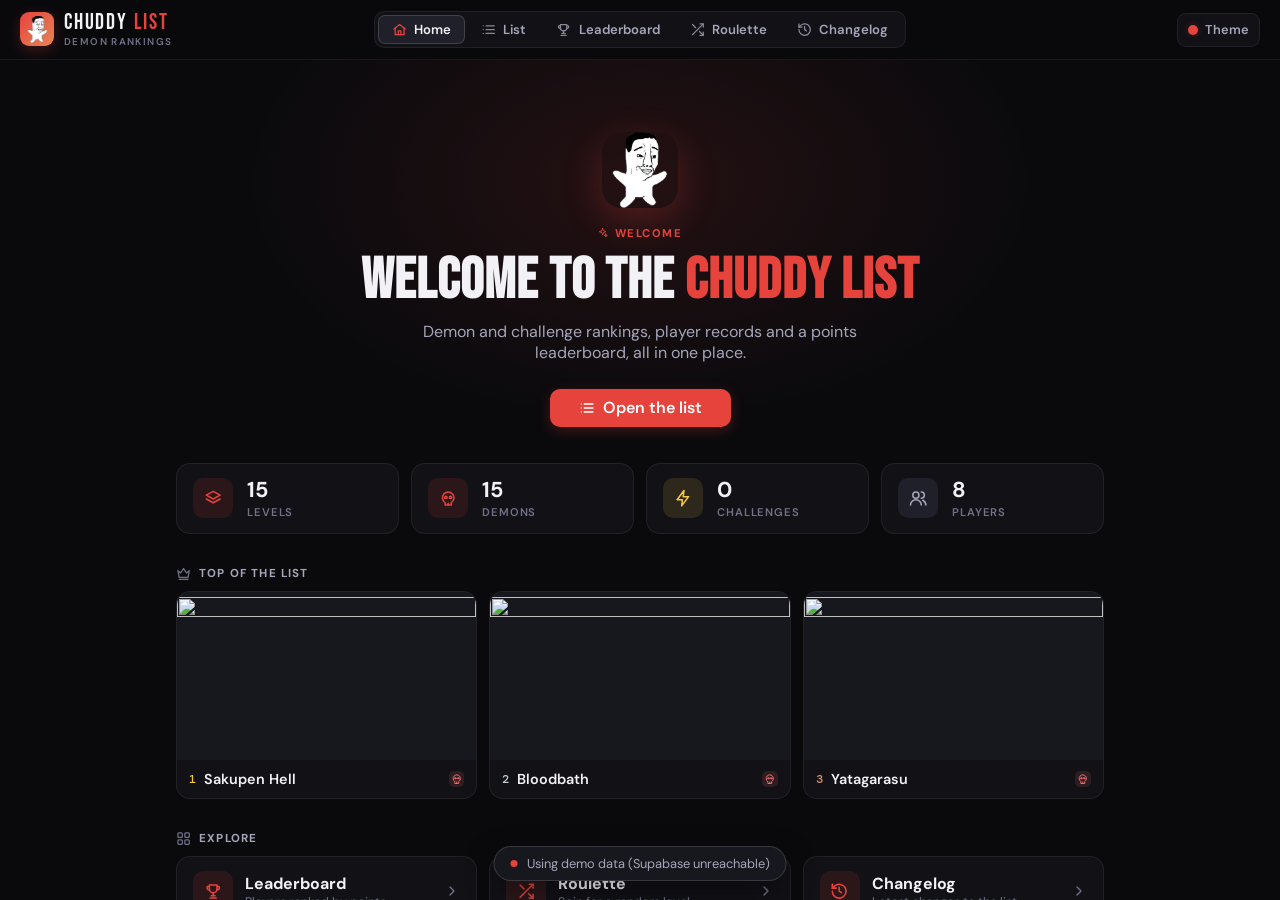
==== commit 2a922493: "Add a home page, demon/challenge tags, level IDs and a compact level page - #/ is now a home page (g" ====
--- a/index.html
+++ b/index.html
@@ -21,6 +21,7 @@
         <link rel="stylesheet" href="css/site/leaderboard.css" />
         <link rel="stylesheet" href="css/site/profile.css" />
         <link rel="stylesheet" href="css/site/roulette.css" />
+        <link rel="stylesheet" href="css/site/home.css" />
     </head>
     <body>
         <!-- STATUS BAR -->
@@ -44,7 +45,8 @@
                 </a>
             </div>
             <nav aria-label="Main">
-                <a class="nav-btn" data-tab="list" href="#/"><span data-icon="list"></span><span>List</span></a>
+                <a class="nav-btn" data-tab="home" href="#/"><span data-icon="home"></span><span>Home</span></a>
+                <a class="nav-btn" data-tab="list" href="#/list"><span data-icon="list"></span><span>List</span></a>
                 <a class="nav-btn" data-tab="leaderboard" href="#/leaderboard"><span data-icon="trophy"></span><span>Leaderboard</span></a>
                 <a class="nav-btn" data-tab="roulette" href="#/roulette"><span data-icon="shuffle"></span><span>Roulette</span></a>
                 <a class="nav-btn" data-tab="changelog" href="#/changelog"><span data-icon="history"></span><span>Changelog</span></a>
@@ -98,8 +100,45 @@
 
             <!-- MAIN CONTENT -->
             <main class="main-area" id="mainArea">
+                <!-- HOME -->
+                <section class="view visible" id="homeTab">
+                    <div class="page home">
+                        <div class="home-hero">
+                            <img class="home-logo" src="assets/list_icon.png" alt="" />
+                            <div class="eyebrow"><span data-icon="sparkles"></span> Welcome</div>
+                            <h1 class="home-title">Welcome to the <em>Chuddy List</em></h1>
+                            <p class="home-sub">Demon and challenge rankings, player records and a points leaderboard, all in one place.</p>
+                            <a class="btn btn-primary home-main-btn" href="#/list"><span data-icon="list"></span>Open the list</a>
+                        </div>
+
+                        <div class="stat-grid home-stats" id="homeStats"></div>
+
+                        <div class="section-label"><span data-icon="crown"></span> Top of the list</div>
+                        <div class="home-top" id="homeTop"></div>
+
+                        <div class="section-label"><span data-icon="grid"></span> Explore</div>
+                        <div class="home-links">
+                            <a class="card home-link" href="#/leaderboard">
+                                <span class="home-link-icon"><span data-icon="trophy"></span></span>
+                                <span class="home-link-text"><strong>Leaderboard</strong><small>Players ranked by points</small></span>
+                                <span data-icon="chevron-right"></span>
+                            </a>
+                            <a class="card home-link" href="#/roulette">
+                                <span class="home-link-icon"><span data-icon="shuffle"></span></span>
+                                <span class="home-link-text"><strong>Roulette</strong><small>Spin for a random level</small></span>
+                                <span data-icon="chevron-right"></span>
+                            </a>
+                            <a class="card home-link" href="#/changelog">
+                                <span class="home-link-icon"><span data-icon="history"></span></span>
+                                <span class="home-link-text"><strong>Changelog</strong><small>Latest changes to the list</small></span>
+                                <span data-icon="chevron-right"></span>
+                            </a>
+                        </div>
+                    </div>
+                </section>
+
                 <!-- LIST TAB -->
-                <section class="view visible" id="listTab">
+                <section class="view" id="listTab">
                     <div class="empty-state" id="emptyState">
                         <div class="empty-icon"><span data-icon="skull"></span></div>
                         <div class="empty-title" id="emptyTitle">Loading the list…</div>
@@ -291,6 +330,7 @@
         <script src="js/site/leaderboard.js"></script>
         <script src="js/site/profile.js"></script>
         <script src="js/site/roulette.js"></script>
+        <script src="js/site/home.js"></script>
         <script src="js/site/router.js"></script>
         <script src="js/site/main.js"></script>
     </body>
--- a/css/site/components.css
+++ b/css/site/components.css
@@ -205,6 +205,34 @@
     text-transform: uppercase;
     color: var(--text-muted);
     margin-top: 2px;
+}
+
+/* ── DEMON / CHALLENGE TAG ──────────────────────── */
+.type-tag {
+    display: inline-flex;
+    align-items: center;
+    gap: 5px;
+    flex-shrink: 0;
+    padding: 2px;
+    border-radius: 5px;
+    font-size: 0.72rem;
+    font-weight: 700;
+    letter-spacing: 0.06em;
+    text-transform: uppercase;
+}
+.type-tag.demon {
+    color: var(--red);
+    background: rgba(248, 113, 113, 0.12);
+}
+.type-tag.challenge {
+    color: #60a5fa;
+    background: rgba(96, 165, 250, 0.14);
+}
+/* With its name (level page): pill instead of an icon chip */
+.hero-rank .type-tag {
+    padding: 4px 9px;
+    border-radius: 7px;
+    backdrop-filter: blur(8px);
 }
 
 /* ── BADGES ─────────────────────────────────────── */
--- a/css/site/list.css
+++ b/css/site/list.css
@@ -1,8 +1,16 @@
 /* ═══════════════════════════════════════════════════════════════════════════
-   LIST PAGE — level detail (hero, stats, verification video, records)
+   LIST PAGE — level detail (hero, stats, verification / records tabs)
    ═══════════════════════════════════════════════════════════════════════════ */
 
+/* On desktop the level page fills the screen exactly — the video shrinks to
+   fit and long record lists scroll inside their tab, so the page never scrolls */
+#listTab {
+    height: 100%;
+}
 .demon-detail {
+    height: 100%;
+    display: flex;
+    flex-direction: column;
     animation: fadeUp 0.2s ease;
 }
 
@@ -33,7 +41,7 @@
 .hero-inner {
     position: relative;
     z-index: 1;
-    padding: 1.1rem 2.25rem 1.75rem;
+    padding: 0.9rem 2.25rem 1.1rem;
 }
 
 .hero-top {
@@ -43,61 +51,6 @@
     gap: 1rem;
 }
 
-/* Thumbnail at a size the 480px source can actually fill sharply */
-.hero-thumb {
-    position: relative;
-    width: 256px;
-    aspect-ratio: 16 / 9;
-    flex-shrink: 0;
-    padding: 0;
-    border: 1px solid rgba(255, 255, 255, 0.12);
-    border-radius: 12px;
-    overflow: hidden;
-    background: var(--surface2);
-    box-shadow: 0 12px 32px rgba(0, 0, 0, 0.45);
-    cursor: pointer;
-}
-.hero-thumb img {
-    width: 100%;
-    height: 100%;
-    object-fit: cover; /* also crops YouTube's letterbox bars */
-    display: block;
-    transition: transform 0.3s ease;
-}
-.hero-thumb:hover img {
-    transform: scale(1.04);
-}
-.hero-thumb-play {
-    position: absolute;
-    inset: 0;
-    display: flex;
-    align-items: center;
-    justify-content: center;
-    background: rgba(0, 0, 0, 0.25);
-    opacity: 0;
-    transition: opacity 0.2s;
-}
-.hero-thumb-play .icon {
-    width: 46px;
-    height: 46px;
-    padding: 13px;
-    border-radius: 50%;
-    background: var(--accent);
-    color: #fff;
-    box-shadow: 0 6px 20px var(--accent-glow);
-}
-.hero-thumb:hover .hero-thumb-play,
-.hero-thumb:focus-visible .hero-thumb-play {
-    opacity: 1;
-}
-.hero-thumb-empty {
-    display: flex;
-    align-items: center;
-    justify-content: center;
-    font-size: 1.8rem;
-    color: var(--text-muted);
-    cursor: default;
-}
 .hero-crumb {
     font-size: 0.75rem;
     font-weight: 600;
@@ -127,7 +80,7 @@
     display: flex;
     align-items: center;
     gap: 1.5rem;
-    margin-top: 1.1rem;
+    margin-top: 0.4rem;
 }
 .hero-main {
     flex: 1;
@@ -140,7 +93,7 @@
     display: inline-flex;
     align-items: center;
     gap: 8px;
-    margin-bottom: 10px;
+    margin-bottom: 8px;
 }
 .hero-rank-num {
     font-family: var(--font-mono);
@@ -154,14 +107,14 @@
 }
 .hero-title {
     font-family: var(--font-display);
-    font-size: 3.2rem;
+    font-size: 2.9rem;
     letter-spacing: 0.02em;
     line-height: 0.95;
     text-shadow: 0 2px 24px rgba(0, 0, 0, 0.6);
     overflow-wrap: anywhere;
 }
 .hero-by {
-    margin-top: 8px;
+    margin-top: 6px;
     font-size: 0.95rem;
     color: rgba(255, 255, 255, 0.75);
 }
@@ -172,23 +125,95 @@
 
 /* ── STATS STRIP ────────────────────────────────── */
 .detail-stats {
-    padding: 1.5rem 2.25rem 0;
-}
-
-/* ── DETAIL BODY ────────────────────────────────── */
+    padding: 1rem 2.25rem 0;
+}
+.copy-id {
+    display: inline-flex;
+    align-items: center;
+    gap: 6px;
+    padding: 0;
+    border: 0;
+    background: none;
+    color: inherit;
+    font: inherit;
+    cursor: pointer;
+}
+.copy-id .icon {
+    font-size: 0.8em;
+    color: var(--text-muted);
+    transition: color 0.12s;
+}
+.copy-id:hover .icon {
+    color: var(--accent2);
+}
+
+/* ── DETAIL BODY (Verification / Records tabs) ── */
 .detail-body {
-    padding: 1.5rem 2.25rem 3rem;
-    display: grid;
-    grid-template-columns: minmax(0, 1fr) 400px;
-    gap: 1.5rem;
-    align-items: start;
+    flex: 1;
+    min-height: 300px;
+    margin: 1rem 2.25rem 1.5rem;
+    display: flex;
+    flex-direction: column;
+}
+.detail-tabs {
+    display: flex;
+    gap: 4px;
+    padding: 6px;
+    border-bottom: 1px solid var(--border);
+}
+.detail-tab {
+    display: inline-flex;
+    align-items: center;
+    gap: 7px;
+    padding: 7px 14px;
+    border: 0;
+    border-radius: 8px;
+    background: none;
+    color: var(--text-dim);
+    font: inherit;
+    font-size: 0.85rem;
+    font-weight: 600;
+    cursor: pointer;
+    transition:
+        background 0.12s,
+        color 0.12s;
+}
+.detail-tab:hover {
+    color: var(--text);
+    background: var(--surface2);
+}
+.detail-tab.active {
+    color: var(--text);
+    background: var(--surface3);
+}
+.detail-tab.active .icon {
+    color: var(--accent);
+}
+.detail-pane {
+    flex: 1;
+    min-height: 0;
+    padding: 12px;
+}
+.records-pane {
+    overflow-y: auto;
+    padding: 6px;
+}
+/* Sized by the pane (container query units) so the video never overflows the screen */
+.video-pane {
+    container-type: size;
+    display: flex;
+    align-items: center;
+    justify-content: center;
+}
+.video-pane .no-records {
+    width: 100%;
 }
 
 .video-container {
-    border-radius: var(--radius-lg);
+    width: min(100cqw, 100cqh * 16 / 9);
+    border-radius: var(--radius);
     overflow: hidden;
     aspect-ratio: 16/9;
-    border: 1px solid var(--border);
     background: #000;
 }
 .video-container iframe {
@@ -271,14 +296,20 @@
 }
 
 /* ── RESPONSIVE ─────────────────────────────────── */
-@media (max-width: 1200px) {
-    .detail-body {
-        grid-template-columns: 1fr;
-    }
-}
-@media (max-width: 900px) {
-    .hero-thumb {
-        width: 200px;
+/* Phones: normal scrolling page, video at full width */
+@media (max-width: 680px), (max-height: 560px) {
+    #listTab,
+    .demon-detail {
+        height: auto;
+    }
+    .video-pane {
+        container-type: normal;
+    }
+    .video-container {
+        width: 100%;
+    }
+    .records-pane {
+        overflow: visible;
     }
 }
 @media (max-width: 680px) {
@@ -290,9 +321,6 @@
         align-items: flex-start;
         gap: 1rem;
     }
-    .hero-thumb {
-        width: 100%;
-    }
     .hero-watch {
         align-self: flex-start;
     }
@@ -303,6 +331,6 @@
         padding: 1rem 1rem 0;
     }
     .detail-body {
-        padding: 1rem 1rem 2rem;
-    }
-}
+        margin: 1rem 1rem 2rem;
+    }
+}
--- a/css/site/home.css
+++ b/css/site/home.css
@@ -0,0 +1,180 @@
+/* ═══════════════════════════════════════════════════════════════════════════
+   HOME PAGE — greeting, stats, top 3 levels, links
+   ═══════════════════════════════════════════════════════════════════════════ */
+.home {
+    max-width: 1000px;
+}
+.home-hero {
+    position: relative;
+    display: flex;
+    flex-direction: column;
+    align-items: center;
+    text-align: center;
+    padding: 2.5rem 1rem 2.25rem;
+}
+.home-hero::before {
+    content: "";
+    position: absolute;
+    inset: -2rem 0 0;
+    background: radial-gradient(ellipse at 50% 30%, var(--accent-soft) 0%, transparent 60%);
+    pointer-events: none;
+}
+.home-hero > * {
+    position: relative;
+}
+.home-logo {
+    width: 76px;
+    height: 76px;
+    border-radius: 20px;
+    margin-bottom: 1.1rem;
+    box-shadow: 0 12px 36px var(--accent-glow);
+}
+.home-title {
+    font-family: var(--font-display);
+    font-size: 3.6rem;
+    letter-spacing: 0.02em;
+    line-height: 1;
+    margin-top: 6px;
+}
+.home-title em {
+    font-style: normal;
+    color: var(--accent);
+}
+.home-sub {
+    max-width: 480px;
+    margin-top: 12px;
+    color: var(--text-dim);
+    font-size: 1rem;
+}
+.home-main-btn {
+    margin-top: 1.6rem;
+    padding: 12px 28px;
+    font-size: 1rem;
+}
+
+.home-stats {
+    margin-bottom: 2rem;
+}
+.home .section-label {
+    margin-bottom: 10px;
+}
+
+/* ── TOP 3 ── */
+.home-top {
+    display: grid;
+    grid-template-columns: repeat(3, minmax(0, 1fr));
+    gap: 12px;
+    margin-bottom: 2rem;
+}
+.home-top-item {
+    overflow: hidden;
+    color: inherit;
+    text-decoration: none;
+    transition:
+        border-color 0.15s,
+        transform 0.15s;
+}
+.home-top-item:hover {
+    border-color: var(--accent);
+    transform: translateY(-2px);
+}
+.home-top-item img,
+.home-top-noimg {
+    display: flex;
+    align-items: center;
+    justify-content: center;
+    width: 100%;
+    aspect-ratio: 16 / 9;
+    object-fit: cover;
+    background: var(--surface2);
+    color: var(--text-muted);
+    font-size: 1.6rem;
+}
+.home-top-text {
+    display: flex;
+    align-items: center;
+    gap: 8px;
+    padding: 10px 12px;
+}
+.home-top-text .d-rank {
+    width: auto;
+}
+.home-top-name {
+    flex: 1;
+    min-width: 0;
+    font-weight: 600;
+    font-size: 0.9rem;
+    white-space: nowrap;
+    overflow: hidden;
+    text-overflow: ellipsis;
+}
+
+/* ── LINKS ── */
+.home-links {
+    display: grid;
+    grid-template-columns: repeat(3, minmax(0, 1fr));
+    gap: 12px;
+}
+.home-link {
+    display: flex;
+    align-items: center;
+    gap: 12px;
+    padding: 14px 16px;
+    color: inherit;
+    text-decoration: none;
+    transition: border-color 0.15s;
+}
+.home-link:hover {
+    border-color: var(--accent);
+}
+.home-link > .icon {
+    color: var(--text-muted);
+}
+.home-link-icon {
+    display: flex;
+    align-items: center;
+    justify-content: center;
+    width: 40px;
+    height: 40px;
+    flex-shrink: 0;
+    border-radius: 10px;
+    background: var(--accent-soft);
+    color: var(--accent);
+    font-size: 1.15rem;
+}
+.home-link-text {
+    flex: 1;
+    min-width: 0;
+    display: flex;
+    flex-direction: column;
+}
+.home-link-text small {
+    color: var(--text-muted);
+    font-size: 0.78rem;
+}
+
+@media (max-width: 760px) {
+    .home-top,
+    .home-links {
+        grid-template-columns: 1fr;
+    }
+    .home-top {
+        gap: 8px;
+    }
+    .home-top-item {
+        display: flex;
+        align-items: center;
+    }
+    .home-top-item img,
+    .home-top-noimg {
+        width: 96px;
+        flex-shrink: 0;
+    }
+    .home-top-text {
+        flex: 1;
+        min-width: 0;
+    }
+    .home-title {
+        font-size: 2.7rem;
+    }
+}
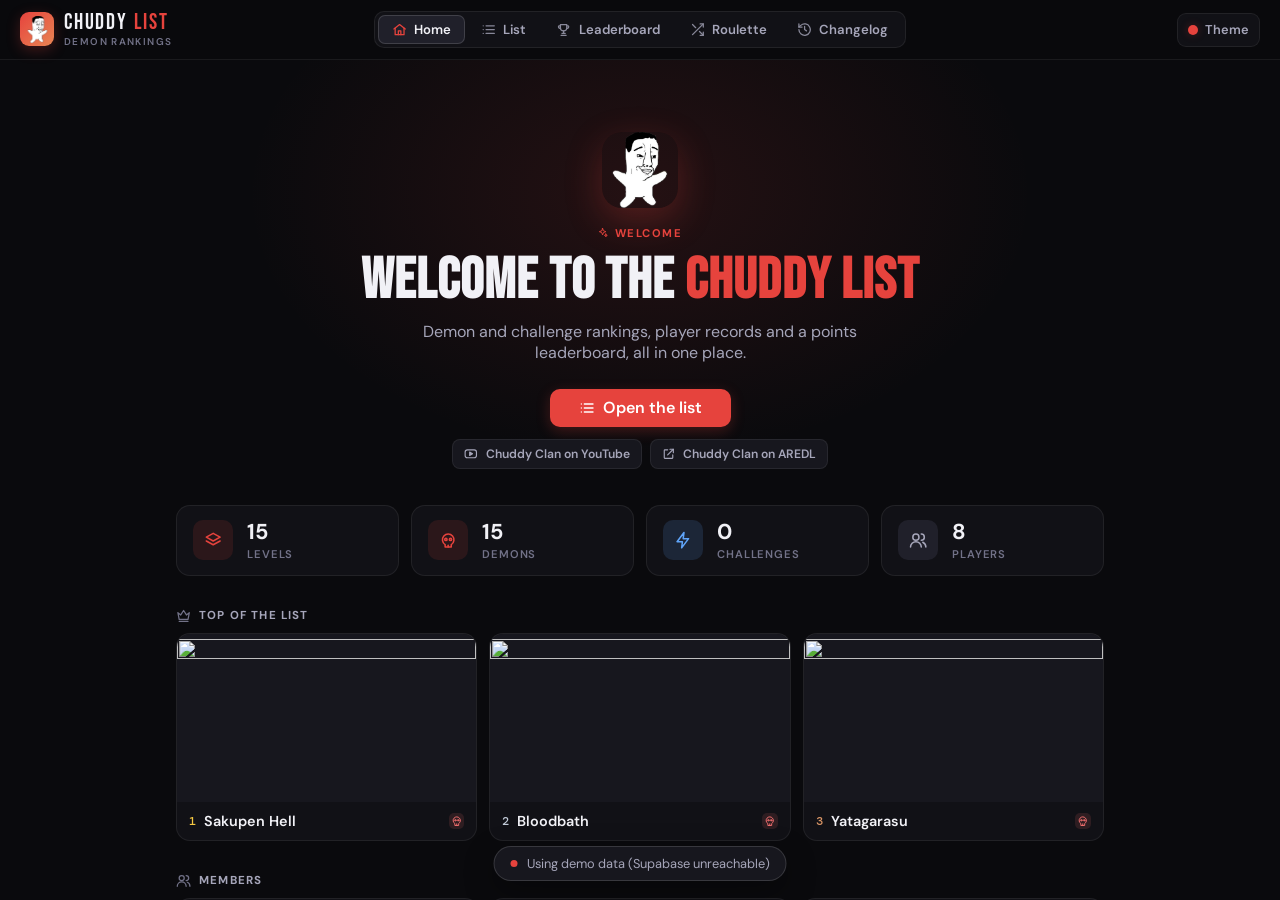
==== commit 7375c5ab: "Add clan links and members, demon/challenge counts, fit profile and leaderboard to the screen - Home" ====
--- a/index.html
+++ b/index.html
@@ -109,12 +109,27 @@
                             <h1 class="home-title">Welcome to the <em>Chuddy List</em></h1>
                             <p class="home-sub">Demon and challenge rankings, player records and a points leaderboard, all in one place.</p>
                             <a class="btn btn-primary home-main-btn" href="#/list"><span data-icon="list"></span>Open the list</a>
+                            <div class="home-official">
+                                <a class="btn btn-ghost btn-sm" href="https://www.youtube.com/@ChuddyChannel" target="_blank" rel="noopener"
+                                    ><span data-icon="youtube"></span>Chuddy Clan on YouTube</a
+                                >
+                                <a
+                                    class="btn btn-ghost btn-sm"
+                                    href="https://aredl.net/profile/clan/d91efa63-7a6a-4a6f-aeac-d6fad8c5c5ea"
+                                    target="_blank"
+                                    rel="noopener"
+                                    ><span data-icon="external"></span>Chuddy Clan on AREDL</a
+                                >
+                            </div>
                         </div>
 
                         <div class="stat-grid home-stats" id="homeStats"></div>
 
                         <div class="section-label"><span data-icon="crown"></span> Top of the list</div>
                         <div class="home-top" id="homeTop"></div>
+
+                        <div class="section-label"><span data-icon="users"></span> Members</div>
+                        <div class="home-members" id="homeMembers"></div>
 
                         <div class="section-label"><span data-icon="grid"></span> Explore</div>
                         <div class="home-links">
@@ -148,7 +163,7 @@
                 </section>
 
                 <!-- LEADERBOARD TAB -->
-                <section class="view" id="lbTab">
+                <section class="view fit" id="lbTab">
                     <div class="page">
                         <div class="page-head">
                             <div>
@@ -169,10 +184,7 @@
                             </div>
                         </div>
 
-                        <div class="stat-grid lb-stats" id="lbStats"></div>
-                        <div class="podium" id="podium"></div>
-
-                        <div class="lb-inner">
+                        <div class="lb-inner fit-fill">
                             <div class="card lb-table-wrap">
                                 <table class="lb-table">
                                     <thead>
@@ -301,7 +313,7 @@
                 </section>
 
                 <!-- PLAYER PROFILE PAGE -->
-                <section class="view" id="profileTab"></section>
+                <section class="view fit" id="profileTab"></section>
             </main>
         </div>
 
@@ -328,6 +340,7 @@
         <script src="js/site/sidebar.js"></script>
         <script src="js/site/demon.js"></script>
         <script src="js/site/leaderboard.js"></script>
+        <script src="js/site/clan.js"></script>
         <script src="js/site/profile.js"></script>
         <script src="js/site/roulette.js"></script>
         <script src="js/site/home.js"></script>
--- a/css/site/layout.css
+++ b/css/site/layout.css
@@ -292,6 +292,30 @@
     max-width: 1320px;
     margin: 0 auto;
 }
+/* Pages that fit the screen exactly (leaderboard, profile): the .fit-fill part
+   takes the remaining height and long lists scroll inside it */
+.view.fit.visible {
+    height: 100%;
+}
+.fit .page {
+    height: 100%;
+    display: flex;
+    flex-direction: column;
+    padding-top: 1.5rem;
+    padding-bottom: 1.5rem;
+}
+.fit-fill {
+    flex: 1;
+    min-height: 260px;
+    display: flex;
+    flex-direction: column;
+}
+@media (max-width: 680px), (max-height: 560px) {
+    .view.fit.visible,
+    .fit .page {
+        height: auto;
+    }
+}
 
 /* ── SIDEBAR ────────────────────────────────────── */
 .sidebar {
--- a/css/site/components.css
+++ b/css/site/components.css
@@ -174,6 +174,10 @@
 .stat-icon.green {
     background: rgba(74, 222, 128, 0.12);
     color: var(--green);
+}
+.stat-icon.blue {
+    background: rgba(96, 165, 250, 0.14);
+    color: #60a5fa;
 }
 .stat-icon.neutral {
     background: var(--surface3);
@@ -205,6 +209,71 @@
     text-transform: uppercase;
     color: var(--text-muted);
     margin-top: 2px;
+}
+
+/* ── TABS (level page, profile) ─────────────────── */
+.detail-tabs {
+    display: flex;
+    gap: 4px;
+    padding: 6px;
+    border-bottom: 1px solid var(--border);
+    overflow-x: auto;
+}
+.detail-tab {
+    display: inline-flex;
+    align-items: center;
+    gap: 7px;
+    padding: 7px 14px;
+    border: 0;
+    border-radius: 8px;
+    background: none;
+    color: var(--text-dim);
+    font: inherit;
+    font-size: 0.85rem;
+    font-weight: 600;
+    white-space: nowrap;
+    flex-shrink: 0;
+    cursor: pointer;
+    transition:
+        background 0.12s,
+        color 0.12s;
+}
+.detail-tab:hover {
+    color: var(--text);
+    background: var(--surface2);
+}
+.detail-tab.active {
+    color: var(--text);
+    background: var(--surface3);
+}
+.detail-tab.active .icon {
+    color: var(--accent);
+}
+.detail-pane {
+    flex: 1;
+    min-height: 0;
+    padding: 12px;
+}
+/* A list inside a tab: scrolls inside its card on desktop */
+.records-pane {
+    overflow-y: auto;
+    padding: 6px;
+}
+@media (max-width: 680px), (max-height: 560px) {
+    .records-pane {
+        overflow: visible;
+    }
+}
+@media (max-width: 680px) {
+    .tab-pts {
+        display: none;
+    }
+}
+.tab-pts {
+    font-family: var(--font-mono);
+    font-size: 0.72rem;
+    font-weight: 500;
+    color: var(--gold);
 }
 
 /* ── DEMON / CHALLENGE TAG ──────────────────────── */
--- a/css/site/list.css
+++ b/css/site/list.css
@@ -155,49 +155,6 @@
     display: flex;
     flex-direction: column;
 }
-.detail-tabs {
-    display: flex;
-    gap: 4px;
-    padding: 6px;
-    border-bottom: 1px solid var(--border);
-}
-.detail-tab {
-    display: inline-flex;
-    align-items: center;
-    gap: 7px;
-    padding: 7px 14px;
-    border: 0;
-    border-radius: 8px;
-    background: none;
-    color: var(--text-dim);
-    font: inherit;
-    font-size: 0.85rem;
-    font-weight: 600;
-    cursor: pointer;
-    transition:
-        background 0.12s,
-        color 0.12s;
-}
-.detail-tab:hover {
-    color: var(--text);
-    background: var(--surface2);
-}
-.detail-tab.active {
-    color: var(--text);
-    background: var(--surface3);
-}
-.detail-tab.active .icon {
-    color: var(--accent);
-}
-.detail-pane {
-    flex: 1;
-    min-height: 0;
-    padding: 12px;
-}
-.records-pane {
-    overflow-y: auto;
-    padding: 6px;
-}
 /* Sized by the pane (container query units) so the video never overflows the screen */
 .video-pane {
     container-type: size;
@@ -308,9 +265,6 @@
     .video-container {
         width: 100%;
     }
-    .records-pane {
-        overflow: visible;
-    }
 }
 @media (max-width: 680px) {
     .hero-inner {
--- a/css/site/leaderboard.css
+++ b/css/site/leaderboard.css
@@ -6,124 +6,33 @@
     width: 240px;
 }
 
-.lb-stats {
-    grid-template-columns: repeat(3, 1fr);
-    margin-bottom: 1.5rem;
-}
-
-/* ── PODIUM ─────────────────────────────────────── */
-.podium {
-    display: grid;
-    grid-template-columns: 1fr 1.1fr 1fr;
-    align-items: end;
-    gap: 12px;
-    margin-bottom: 1.5rem;
-}
-.podium-card {
-    position: relative;
-    display: flex;
-    flex-direction: column;
-    align-items: center;
-    text-align: center;
-    gap: 6px;
-    padding: 1.25rem 1rem 1.1rem;
-    background: var(--surface);
-    border: 1px solid var(--border);
-    border-radius: var(--radius-lg);
-    cursor: pointer;
-    overflow: hidden;
-    transition:
-        border-color 0.15s,
-        transform 0.15s;
-}
-.podium-card:hover {
-    border-color: var(--border-hover);
-    transform: translateY(-2px);
-}
-.podium-card::before {
-    content: "";
-    position: absolute;
-    inset: 0 0 auto 0;
-    height: 3px;
-    background: var(--medal);
-}
-.podium-card::after {
-    content: "";
-    position: absolute;
-    inset: 0;
-    background: radial-gradient(ellipse at 50% 0%, var(--medal-glow) 0%, transparent 70%);
-    pointer-events: none;
-}
-.podium-card.p1 {
-    --medal: var(--gold);
-    --medal-glow: rgba(245, 200, 66, 0.12);
-    padding-top: 1.75rem;
-    padding-bottom: 1.4rem;
-}
-.podium-card.p2 {
-    --medal: var(--silver);
-    --medal-glow: rgba(194, 203, 216, 0.08);
-}
-.podium-card.p3 {
-    --medal: var(--bronze);
-    --medal-glow: rgba(217, 149, 102, 0.08);
-}
-.podium-medal {
-    width: 38px;
-    height: 38px;
-    border-radius: 50%;
-    display: flex;
-    align-items: center;
-    justify-content: center;
-    font-size: 1.1rem;
-    color: var(--medal);
-    background: color-mix(in srgb, var(--medal) 14%, transparent);
-    box-shadow: inset 0 0 0 1px color-mix(in srgb, var(--medal) 35%, transparent);
-}
-.p1 .podium-medal {
-    width: 46px;
-    height: 46px;
-    font-size: 1.35rem;
-}
-.podium-name {
-    display: flex;
-    align-items: center;
-    gap: 7px;
-    font-weight: 700;
-    font-size: 0.95rem;
-    max-width: 100%;
-}
-.podium-name span {
-    white-space: nowrap;
-    overflow: hidden;
-    text-overflow: ellipsis;
-}
-.podium-pts {
-    font-family: var(--font-mono);
-    font-size: 0.85rem;
-    color: var(--medal);
-}
-.podium-sub {
-    font-size: 0.72rem;
-    color: var(--text-muted);
-}
-
 /* ── LAYOUT ─────────────────────────────────────── */
 .lb-inner {
     display: grid;
     grid-template-columns: minmax(0, 1fr) 340px;
+    grid-template-rows: minmax(0, 1fr);
     gap: 1.5rem;
-    align-items: start;
 }
 .lb-side {
     display: flex;
     flex-direction: column;
     gap: 1rem;
+    min-height: 0;
+}
+/* Side cards share the height; their lists scroll if the window is short */
+.lb-side .card {
+    flex: 1;
+    min-height: 0;
+    display: flex;
+    flex-direction: column;
+}
+.lb-side .card-body {
+    overflow-y: auto;
 }
 
 /* ── TABLE ──────────────────────────────────────── */
 .lb-table-wrap {
-    overflow-x: auto;
+    overflow: auto;
 }
 .lb-table {
     width: 100%;
@@ -139,6 +48,10 @@
     color: var(--text-muted);
     border-bottom: 1px solid var(--border);
     white-space: nowrap;
+    position: sticky;
+    top: 0;
+    z-index: 1;
+    background: var(--surface);
 }
 .lb-table th.num,
 .lb-table td.num {
@@ -218,7 +131,12 @@
     margin-right: 6px;
 }
 
+/* Narrow windows: table and side cards stack, so the page scrolls normally */
 @media (max-width: 1150px) {
+    #lbTab.visible,
+    #lbTab .page {
+        height: auto;
+    }
     .lb-inner {
         grid-template-columns: 1fr;
     }
@@ -234,19 +152,6 @@
     .page-head .input-wrap {
         width: 100%;
     }
-    .lb-stats {
-        grid-template-columns: 1fr 1fr 1fr;
-        gap: 8px;
-    }
-    .lb-stats .stat-icon {
-        display: none;
-    }
-    .podium {
-        grid-template-columns: 1fr;
-    }
-    .podium-card.p1 {
-        order: -1;
-    }
     .lb-side {
         grid-template-columns: 1fr;
     }
--- a/css/site/profile.css
+++ b/css/site/profile.css
@@ -5,11 +5,33 @@
 .profile-header {
     position: relative;
     display: flex;
+    flex-wrap: wrap;
     align-items: center;
-    gap: 1.25rem;
-    padding: 1.5rem;
+    gap: 1rem 1.25rem;
+    padding: 1.1rem 1.25rem;
     margin-bottom: 1rem;
     overflow: hidden;
+}
+.profile-id {
+    flex: 1;
+    min-width: 0;
+}
+.profile-name-row {
+    display: flex;
+    align-items: center;
+    gap: 10px;
+}
+.profile-actions {
+    display: flex;
+    gap: 8px;
+    align-self: flex-start;
+}
+.profile-actions .back-btn {
+    margin: 0;
+}
+.badge-member {
+    color: var(--accent);
+    background: var(--accent-soft);
 }
 .profile-header::after {
     content: "";
@@ -19,9 +41,9 @@
     pointer-events: none;
 }
 .profile-avatar {
-    width: 72px;
-    height: 72px;
-    border-radius: 18px;
+    width: 64px;
+    height: 64px;
+    border-radius: 16px;
     background: var(--surface2);
     border: 1px solid var(--border-hover);
     display: flex;
@@ -41,7 +63,7 @@
 }
 .profile-name {
     font-family: var(--font-display);
-    font-size: 2.6rem;
+    font-size: 2.4rem;
     letter-spacing: 0.03em;
     line-height: 1;
     overflow-wrap: anywhere;
@@ -65,8 +87,7 @@
 }
 
 .profile-progress {
-    padding: 14px 16px;
-    margin-bottom: 1.5rem;
+    flex-basis: 100%;
 }
 .profile-progress-head {
     display: flex;
@@ -77,16 +98,6 @@
 }
 .profile-progress-head .mono {
     color: var(--text);
-}
-
-.profile-columns {
-    display: grid;
-    grid-template-columns: repeat(3, minmax(0, 1fr));
-    gap: 1rem;
-}
-.profile-col .card-body {
-    max-height: 560px;
-    overflow-y: auto;
 }
 
 .level-row {
@@ -111,7 +122,7 @@
 .level-row-left {
     display: flex;
     align-items: center;
-    gap: 10px;
+    gap: 8px;
     min-width: 0;
 }
 .level-row-text {
@@ -148,32 +159,21 @@
 .level-pts.muted {
     color: var(--text-muted);
 }
-.col-pts {
-    font-family: var(--font-mono);
-    font-size: 0.74rem;
-    color: var(--gold);
-    white-space: nowrap;
-}
-
-.col-icon-done {
-    color: var(--green) !important;
-}
-.col-icon-progress {
-    color: var(--accent) !important;
-}
-
-@media (max-width: 1100px) {
-    .profile-columns {
-        grid-template-columns: 1fr;
-    }
-}
 @media (max-width: 680px) {
     .profile-header {
         padding: 1rem;
     }
+    .profile-actions {
+        order: -1;
+        flex-basis: 100%;
+        justify-content: space-between;
+    }
+    .profile-actions .back-btn {
+        order: -1;
+    }
     .profile-avatar {
-        width: 58px;
-        height: 58px;
+        width: 52px;
+        height: 52px;
         border-radius: 14px;
     }
     .profile-name {
--- a/css/site/home.css
+++ b/css/site/home.css
@@ -50,6 +50,14 @@
     margin-top: 1.6rem;
     padding: 12px 28px;
     font-size: 1rem;
+}
+
+.home-official {
+    display: flex;
+    flex-wrap: wrap;
+    justify-content: center;
+    gap: 8px;
+    margin-top: 12px;
 }
 
 .home-stats {
@@ -107,6 +115,52 @@
     white-space: nowrap;
     overflow: hidden;
     text-overflow: ellipsis;
+}
+
+/* ── MEMBERS ── */
+.home-members {
+    display: grid;
+    grid-template-columns: repeat(3, minmax(0, 1fr));
+    gap: 10px;
+    margin-bottom: 2rem;
+}
+.home-member {
+    display: flex;
+    align-items: center;
+    gap: 6px;
+    padding: 6px 8px 6px 12px;
+    transition: border-color 0.15s;
+}
+.home-member:hover {
+    border-color: var(--border-hover);
+}
+.home-member-main {
+    flex: 1;
+    min-width: 0;
+    display: flex;
+    align-items: center;
+    gap: 10px;
+    color: inherit;
+    text-decoration: none;
+}
+.home-member-main:hover strong {
+    color: var(--accent2);
+}
+.home-member-text {
+    min-width: 0;
+    display: flex;
+    flex-direction: column;
+}
+.home-member-text strong {
+    font-size: 0.88rem;
+    white-space: nowrap;
+    overflow: hidden;
+    text-overflow: ellipsis;
+}
+.home-member-text small {
+    font-family: var(--font-mono);
+    font-size: 0.7rem;
+    color: var(--text-muted);
 }
 
 /* ── LINKS ── */
@@ -177,4 +231,7 @@
     .home-title {
         font-size: 2.7rem;
     }
-}
+    .home-members {
+        grid-template-columns: 1fr 1fr;
+    }
+}
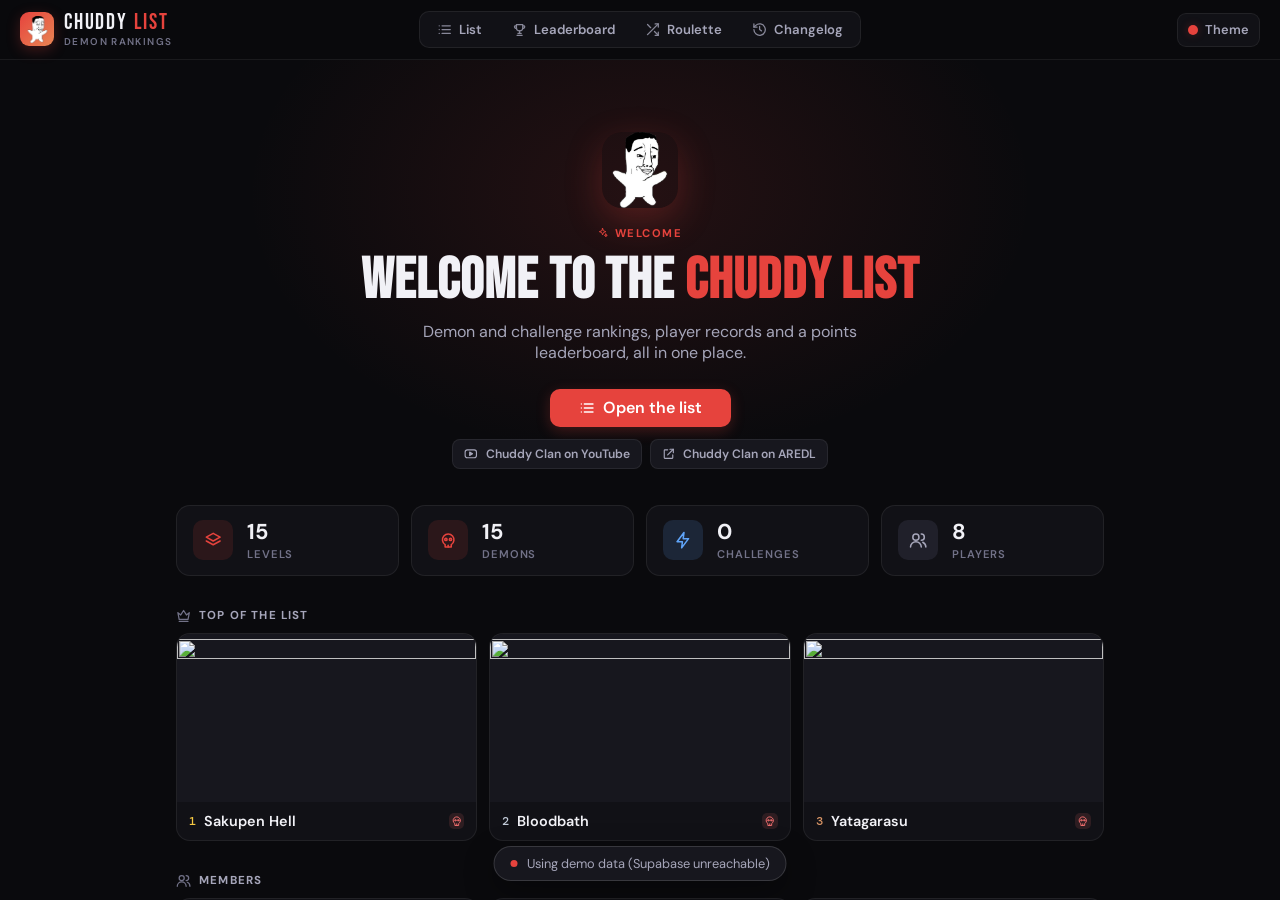
==== commit b921e6ac: "Remove the Home button; the logo links to the home page Co-Authored-By: Claude Opus 5.5 <noreply@ant" ====
--- a/index.html
+++ b/index.html
@@ -36,7 +36,7 @@
                 <button class="icon-btn mob-toggle" id="mobToggle" onclick="toggleSidebar()" aria-label="Toggle level list">
                     <span data-icon="menu"></span>
                 </button>
-                <a class="logo" href="#/">
+                <a class="logo" href="#/" title="Home" aria-label="Chuddy List home">
                     <div class="logo-mark"><img src="assets/list_icon.png" alt="" /></div>
                     <div class="logo-text">
                         <span class="logo-wordmark">CHUDDY <em>LIST</em></span>
@@ -45,7 +45,6 @@
                 </a>
             </div>
             <nav aria-label="Main">
-                <a class="nav-btn" data-tab="home" href="#/"><span data-icon="home"></span><span>Home</span></a>
                 <a class="nav-btn" data-tab="list" href="#/list"><span data-icon="list"></span><span>List</span></a>
                 <a class="nav-btn" data-tab="leaderboard" href="#/leaderboard"><span data-icon="trophy"></span><span>Leaderboard</span></a>
                 <a class="nav-btn" data-tab="roulette" href="#/roulette"><span data-icon="shuffle"></span><span>Roulette</span></a>
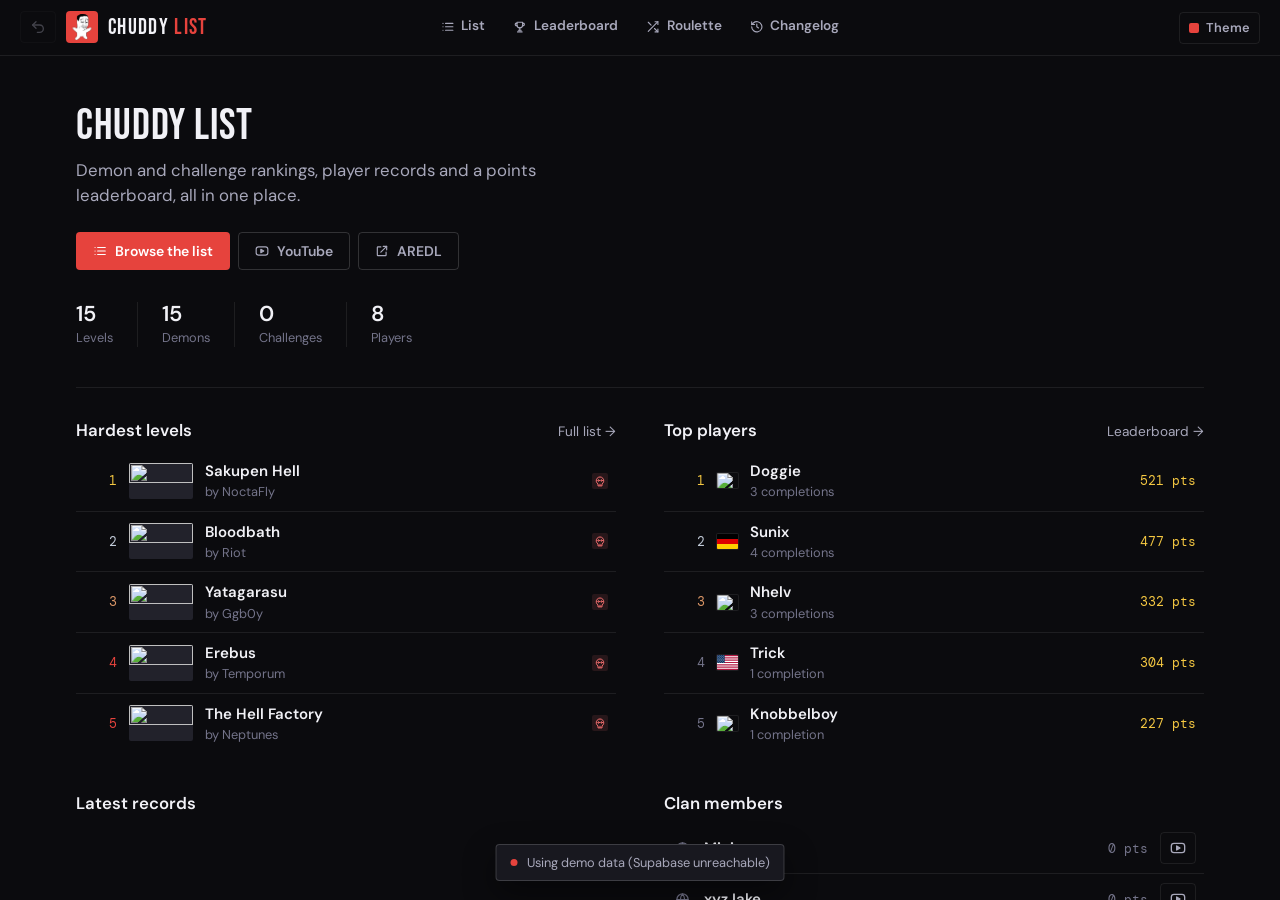
==== commit 8c19a0a3: "Redesign the UI, add verifiers, a back button and a changelog editor UI - Flatter layout: no cards i" ====
--- a/index.html
+++ b/index.html
@@ -5,23 +5,25 @@
         <meta name="viewport" content="width=device-width, initial-scale=1.0" />
         <title>Chuddy List</title>
         <meta name="description" content="The Chuddy List — demon rankings, player records and leaderboard." />
-        <meta name="theme-color" content="#0a0a0d" />
+        <meta name="theme-color" content="#0b0b0e" />
         <link rel="icon" type="image/png" href="assets/list_icon.png" />
         <link rel="preconnect" href="https://fonts.googleapis.com" />
         <link rel="preconnect" href="https://i.ytimg.com" />
         <link
-            href="https://fonts.googleapis.com/css2?family=Bebas+Neue&family=DM+Sans:ital,opsz,wght@0,9..40,300..700;1,9..40,400&family=DM+Mono:wght@400;500&display=swap"
+            href="https://fonts.googleapis.com/css2?family=Bebas+Neue&family=DM+Sans:opsz,wght@9..40,400;9..40,600&family=DM+Mono&display=swap"
             rel="stylesheet"
         />
 
-        <link rel="stylesheet" href="css/shared/base.css" />
-        <link rel="stylesheet" href="css/site/layout.css" />
-        <link rel="stylesheet" href="css/site/components.css" />
-        <link rel="stylesheet" href="css/site/list.css" />
-        <link rel="stylesheet" href="css/site/leaderboard.css" />
-        <link rel="stylesheet" href="css/site/profile.css" />
-        <link rel="stylesheet" href="css/site/roulette.css" />
-        <link rel="stylesheet" href="css/site/home.css" />
+        <!-- ?v= makes browsers fetch fresh files after an update — change it whenever CSS/JS changes -->
+        <link rel="stylesheet" href="css/shared/base.css?v=20261119c" />
+        <link rel="stylesheet" href="css/site/layout.css?v=20261119c" />
+        <link rel="stylesheet" href="css/site/components.css?v=20261119c" />
+        <link rel="stylesheet" href="css/site/list.css?v=20261119c" />
+        <link rel="stylesheet" href="css/site/leaderboard.css?v=20261119c" />
+        <link rel="stylesheet" href="css/site/profile.css?v=20261119c" />
+        <link rel="stylesheet" href="css/site/roulette.css?v=20261119c" />
+        <link rel="stylesheet" href="css/site/home.css?v=20261119c" />
+        <link rel="stylesheet" href="css/site/changelog.css?v=20261119c" />
     </head>
     <body>
         <!-- STATUS BAR -->
@@ -36,12 +38,12 @@
                 <button class="icon-btn mob-toggle" id="mobToggle" onclick="toggleSidebar()" aria-label="Toggle level list">
                     <span data-icon="menu"></span>
                 </button>
+                <button class="icon-btn" id="backBtn" onclick="goBack()" disabled title="Back to the previous page (Ctrl+Z)" aria-label="Back to the previous page">
+                    <span data-icon="undo"></span>
+                </button>
                 <a class="logo" href="#/" title="Home" aria-label="Chuddy List home">
-                    <div class="logo-mark"><img src="assets/list_icon.png" alt="" /></div>
-                    <div class="logo-text">
-                        <span class="logo-wordmark">CHUDDY <em>LIST</em></span>
-                        <span class="logo-tagline">Demon rankings</span>
-                    </div>
+                    <span class="logo-mark"><img src="assets/list_icon.png" alt="" /></span>
+                    <span class="logo-wordmark">CHUDDY <em>LIST</em></span>
                 </a>
             </div>
             <nav aria-label="Main">
@@ -56,12 +58,12 @@
                         <span class="theme-dot" id="themePreviewDot"></span><span class="theme-label">Theme</span>
                     </button>
                     <div class="theme-popover" id="themePopover">
-                        <div class="theme-popover-title">Accent colour</div>
+                        <span class="label">Accent colour</span>
                         <div class="theme-swatches" id="themeSwatches"></div>
-                        <div class="theme-slider-wrap">
-                            <label for="hueSlider">Custom hue</label>
+                        <label class="theme-slider-wrap">
+                            Custom hue
                             <input type="range" id="hueSlider" min="0" max="359" oninput="setAccentHue(this.value)" />
-                        </div>
+                        </label>
                     </div>
                 </div>
             </div>
@@ -73,9 +75,9 @@
             <aside class="sidebar" id="sidebar">
                 <div class="sidebar-top">
                     <div class="search-wrap">
-                        <span class="search-icon" data-icon="search"></span>
+                        <span data-icon="search"></span>
                         <input
-                            class="search-input"
+                            class="text-input"
                             id="searchInput"
                             type="search"
                             placeholder="Search levels or creators"
@@ -101,52 +103,50 @@
             <main class="main-area" id="mainArea">
                 <!-- HOME -->
                 <section class="view visible" id="homeTab">
-                    <div class="page home">
-                        <div class="home-hero">
-                            <img class="home-logo" src="assets/list_icon.png" alt="" />
-                            <div class="eyebrow"><span data-icon="sparkles"></span> Welcome</div>
-                            <h1 class="home-title">Welcome to the <em>Chuddy List</em></h1>
-                            <p class="home-sub">Demon and challenge rankings, player records and a points leaderboard, all in one place.</p>
-                            <a class="btn btn-primary home-main-btn" href="#/list"><span data-icon="list"></span>Open the list</a>
-                            <div class="home-official">
-                                <a class="btn btn-ghost btn-sm" href="https://www.youtube.com/@ChuddyChannel" target="_blank" rel="noopener"
-                                    ><span data-icon="youtube"></span>Chuddy Clan on YouTube</a
+                    <div class="page">
+                        <div class="home-intro">
+                            <h1>Chuddy List</h1>
+                            <p class="home-lead">Demon and challenge rankings, player records and a points leaderboard, all in one place.</p>
+                            <div class="home-actions">
+                                <a class="btn btn-primary" href="#/list"><span data-icon="list"></span>Browse the list</a>
+                                <a class="btn btn-ghost" href="https://www.youtube.com/@ChuddyChannel" target="_blank" rel="noopener"
+                                    ><span data-icon="youtube"></span>YouTube</a
                                 >
                                 <a
-                                    class="btn btn-ghost btn-sm"
+                                    class="btn btn-ghost"
                                     href="https://aredl.net/profile/clan/d91efa63-7a6a-4a6f-aeac-d6fad8c5c5ea"
                                     target="_blank"
                                     rel="noopener"
-                                    ><span data-icon="external"></span>Chuddy Clan on AREDL</a
+                                    ><span data-icon="external"></span>AREDL</a
                                 >
                             </div>
-                        </div>
-
-                        <div class="stat-grid home-stats" id="homeStats"></div>
-
-                        <div class="section-label"><span data-icon="crown"></span> Top of the list</div>
-                        <div class="home-top" id="homeTop"></div>
-
-                        <div class="section-label"><span data-icon="users"></span> Members</div>
-                        <div class="home-members" id="homeMembers"></div>
-
-                        <div class="section-label"><span data-icon="grid"></span> Explore</div>
-                        <div class="home-links">
-                            <a class="card home-link" href="#/leaderboard">
-                                <span class="home-link-icon"><span data-icon="trophy"></span></span>
-                                <span class="home-link-text"><strong>Leaderboard</strong><small>Players ranked by points</small></span>
-                                <span data-icon="chevron-right"></span>
-                            </a>
-                            <a class="card home-link" href="#/roulette">
-                                <span class="home-link-icon"><span data-icon="shuffle"></span></span>
-                                <span class="home-link-text"><strong>Roulette</strong><small>Spin for a random level</small></span>
-                                <span data-icon="chevron-right"></span>
-                            </a>
-                            <a class="card home-link" href="#/changelog">
-                                <span class="home-link-icon"><span data-icon="history"></span></span>
-                                <span class="home-link-text"><strong>Changelog</strong><small>Latest changes to the list</small></span>
-                                <span data-icon="chevron-right"></span>
-                            </a>
+                            <dl class="stats" id="homeStats"></dl>
+                            <a class="home-update" id="homeUpdate" href="#/changelog" hidden></a>
+                        </div>
+
+                        <div class="home-grid">
+                            <section>
+                                <div class="section-head">
+                                    <h2>Hardest levels</h2>
+                                    <a class="more-link" href="#/list">Full list →</a>
+                                </div>
+                                <ol class="rows" id="homeTop"></ol>
+                            </section>
+                            <section>
+                                <div class="section-head">
+                                    <h2>Top players</h2>
+                                    <a class="more-link" href="#/leaderboard">Leaderboard →</a>
+                                </div>
+                                <ol class="rows" id="homePlayers"></ol>
+                            </section>
+                            <section>
+                                <div class="section-head"><h2>Latest records</h2></div>
+                                <ol class="rows" id="homeRecent"></ol>
+                            </section>
+                            <section>
+                                <div class="section-head"><h2>Clan members</h2></div>
+                                <ul class="rows" id="homeMembers"></ul>
+                            </section>
                         </div>
                     </div>
                 </section>
@@ -155,8 +155,8 @@
                 <section class="view" id="listTab">
                     <div class="empty-state" id="emptyState">
                         <div class="empty-icon"><span data-icon="skull"></span></div>
-                        <div class="empty-title" id="emptyTitle">Loading the list…</div>
-                        <div class="empty-sub" id="emptySub">Fetching levels and records.</div>
+                        <h2 id="emptyTitle">Loading the list…</h2>
+                        <p class="empty-sub" id="emptySub">Fetching levels and records.</p>
                     </div>
                     <div class="demon-detail" id="demonDetail" hidden></div>
                 </section>
@@ -166,8 +166,7 @@
                     <div class="page">
                         <div class="page-head">
                             <div>
-                                <div class="eyebrow"><span data-icon="trophy"></span> Rankings</div>
-                                <h1 class="page-heading">Leaderboard</h1>
+                                <h1>Leaderboard</h1>
                                 <p class="page-sub">Players ranked by points earned from their records</p>
                             </div>
                             <div class="input-wrap">
@@ -184,11 +183,11 @@
                         </div>
 
                         <div class="lb-inner fit-fill">
-                            <div class="card lb-table-wrap">
+                            <div class="lb-table-wrap">
                                 <table class="lb-table">
                                     <thead>
-                                        <tr>
-                                            <th style="width: 60px">Rank</th>
+                                        <tr class="label">
+                                            <th>Rank</th>
                                             <th>Player</th>
                                             <th class="num">Points</th>
                                             <th class="num">Completions</th>
@@ -200,18 +199,14 @@
                             </div>
 
                             <div class="lb-side">
-                                <div class="card">
-                                    <div class="card-head">
-                                        <div class="section-label"><span data-icon="check-circle"></span> Most completed</div>
-                                    </div>
-                                    <div class="card-body" id="mostCompleted"></div>
-                                </div>
-                                <div class="card">
-                                    <div class="card-head">
-                                        <div class="section-label"><span data-icon="zap"></span> Recent records</div>
-                                    </div>
-                                    <div class="card-body" id="recentRecords"></div>
-                                </div>
+                                <section>
+                                    <div class="section-head"><h2>Most completed</h2></div>
+                                    <ol class="rows" id="mostCompleted"></ol>
+                                </section>
+                                <section>
+                                    <div class="section-head"><h2>Recent records</h2></div>
+                                    <ol class="rows" id="recentRecords"></ol>
+                                </section>
                             </div>
                         </div>
                     </div>
@@ -222,13 +217,12 @@
                     <div class="page roulette-wrap">
                         <div class="page-head">
                             <div>
-                                <div class="eyebrow"><span data-icon="shuffle"></span> Challenge</div>
-                                <h1 class="page-heading">Level Roulette</h1>
+                                <h1>Level roulette</h1>
                                 <p class="page-sub">Spin for a random level from the Chuddy List</p>
                             </div>
                         </div>
 
-                        <div class="card challenge-bar">
+                        <div class="challenge-bar">
                             <label class="challenge-toggle">
                                 <input class="switch" type="checkbox" id="challengeMode" onchange="updateChallengeMode()" />
                                 <span>Challenge mode<small>Completed levels won't come up again</small></span>
@@ -242,11 +236,13 @@
                         </div>
 
                         <div class="card roulette-card" id="rouletteCard">
-                            <div class="roulette-bg" id="rBg"></div>
-                            <div class="roulette-num" id="rNum">?</div>
-                            <div class="roulette-name" id="rName">Spin to begin</div>
-                            <div class="roulette-by" id="rBy">Press the button below</div>
-                            <div class="roulette-pts" id="rPts"></div>
+                            <img class="roulette-thumb" id="rThumb" alt="" hidden />
+                            <div class="roulette-info">
+                                <div class="roulette-num" id="rNum">?</div>
+                                <h2 id="rName">Spin to begin</h2>
+                                <div class="roulette-by" id="rBy">Press the button below</div>
+                                <div class="roulette-pts pts" id="rPts"></div>
+                            </div>
                         </div>
 
                         <div class="roulette-actions">
@@ -276,38 +272,29 @@
                             <div class="spin-hint" id="remainingInfo"></div>
                         </div>
 
-                        <div class="card saved-results" id="challengeListWrap" hidden>
-                            <div class="card-head">
-                                <div class="section-label"><span data-icon="save"></span> Saved results</div>
+                        <section class="saved-results" id="challengeListWrap" hidden>
+                            <div class="section-head">
+                                <h2>Saved results</h2>
                                 <div class="saved-results-actions">
                                     <button class="btn btn-ghost btn-sm" onclick="exportRoulette()"><span data-icon="download"></span>Export CSV</button>
                                     <button class="btn btn-ghost btn-sm danger" onclick="clearRoulette()"><span data-icon="trash"></span>Clear</button>
                                 </div>
                             </div>
-                            <div class="card-body saved-results-list" id="challengeList"></div>
-                        </div>
-                    </div>
-                </section>
-
-                <!-- CHANGELOG TAB (placeholder until list changes are tracked) -->
+                            <ol class="rows" id="challengeList"></ol>
+                        </section>
+                    </div>
+                </section>
+
+                <!-- CHANGELOG TAB — entries are written in the admin panel (Changelog) -->
                 <section class="view" id="changelogTab">
-                    <div class="page">
+                    <div class="page changelog-page">
                         <div class="page-head">
                             <div>
-                                <div class="eyebrow"><span data-icon="history"></span> Updates</div>
-                                <h1 class="page-heading">Changelog</h1>
+                                <h1>Changelog</h1>
                                 <p class="page-sub">Every change to the Chuddy List in one place</p>
                             </div>
                         </div>
-                        <div class="card">
-                            <div class="empty-state changelog-empty">
-                                <div class="empty-icon"><span data-icon="history"></span></div>
-                                <div class="empty-title">Coming soon</div>
-                                <div class="empty-sub">
-                                    This page will show new levels, placement changes and removals as they happen. Check back later!
-                                </div>
-                            </div>
-                        </div>
+                        <div id="changelogList"></div>
                     </div>
                 </section>
 
@@ -320,30 +307,31 @@
         <div class="video-lightbox-overlay" id="videoLightbox" onclick="closeVideoLightbox(event)">
             <div class="video-lightbox-modal" role="dialog" aria-modal="true" aria-labelledby="lightboxTitle">
                 <div class="video-lightbox-head">
-                    <div class="video-lightbox-title" id="lightboxTitle"></div>
-                    <button class="icon-btn" onclick="closeVideoLightboxDirect()" aria-label="Close video"><span data-icon="x"></span></button>
+                    <h2 id="lightboxTitle"></h2>
+                    <button class="icon-btn" onclick="closeVideoLightbox()" aria-label="Close video"><span data-icon="x"></span></button>
                 </div>
                 <div class="video-lightbox-frame" id="lightboxFrame"></div>
             </div>
         </div>
 
         <!-- Scripts are plain (non-module) and load in order — later files use globals from earlier ones -->
-        <script src="js/shared/utils.js"></script>
-        <script src="js/shared/icons.js"></script>
-        <script src="js/site/config.js"></script>
-        <script src="js/site/placeholder-data.js"></script>
-        <script src="js/site/state.js"></script>
-        <script src="js/site/api.js"></script>
-        <script src="js/site/ui.js"></script>
-        <script src="js/site/theme.js"></script>
-        <script src="js/site/sidebar.js"></script>
-        <script src="js/site/demon.js"></script>
-        <script src="js/site/leaderboard.js"></script>
-        <script src="js/site/clan.js"></script>
-        <script src="js/site/profile.js"></script>
-        <script src="js/site/roulette.js"></script>
-        <script src="js/site/home.js"></script>
-        <script src="js/site/router.js"></script>
-        <script src="js/site/main.js"></script>
+        <script src="js/shared/utils.js?v=20261119c"></script>
+        <script src="js/shared/icons.js?v=20261119c"></script>
+        <script src="js/shared/changelog-markup.js?v=20261119c"></script>
+        <script src="js/site/config.js?v=20261119c"></script>
+        <script src="js/site/placeholder-data.js?v=20261119c"></script>
+        <script src="js/site/state.js?v=20261119c"></script>
+        <script src="js/site/api.js?v=20261119c"></script>
+        <script src="js/site/ui.js?v=20261119c"></script>
+        <script src="js/site/theme.js?v=20261119c"></script>
+        <script src="js/site/sidebar.js?v=20261119c"></script>
+        <script src="js/site/demon.js?v=20261119c"></script>
+        <script src="js/site/leaderboard.js?v=20261119c"></script>
+        <script src="js/site/clan.js?v=20261119c"></script>
+        <script src="js/site/profile.js?v=20261119c"></script>
+        <script src="js/site/roulette.js?v=20261119c"></script>
+        <script src="js/site/home.js?v=20261119c"></script>
+        <script src="js/site/router.js?v=20261119c"></script>
+        <script src="js/site/main.js?v=20261119c"></script>
     </body>
 </html>
--- a/css/shared/base.css
+++ b/css/shared/base.css
@@ -1,32 +1,33 @@
 /* ═══════════════════════════════════════════════════════════════════════════
-   SHARED BASE — design tokens, reset, scrollbar, keyframes
+   SHARED BASE — design tokens, reset, type scale, scrollbar, keyframes
    Used by both index.html and admin.html
    ═══════════════════════════════════════════════════════════════════════════ */
 
 :root {
-    --bg: #0a0a0d;
-    --surface: #111116;
-    --surface2: #17171e;
-    --surface3: #20202a;
-    --border: rgba(255, 255, 255, 0.07);
-    --border-hover: rgba(255, 255, 255, 0.14);
+    --bg: #0b0b0e;
+    --surface: #121217;
+    --surface2: #18181f;
+    --surface3: #22222b;
+    --border: rgba(255, 255, 255, 0.08);
+    --border-hover: rgba(255, 255, 255, 0.16);
     --accent: #e8433a;
     --accent2: #ff6535;
-    --accent-glow: rgba(232, 67, 58, 0.25);
     --accent-soft: rgba(232, 67, 58, 0.12);
     --text: #f1f1f6;
-    --text-dim: #a6a6ba;
-    --text-muted: #727288;
+    --text-dim: #a8a8bb;
+    --text-muted: #74748a;
     --gold: #f5c842;
     --silver: #c2cbd8;
     --bronze: #d99566;
     --green: #4ade80;
     --red: #f87171;
+    --blue: #60a5fa;
 
-    --radius-sm: 6px;
-    --radius: 10px;
-    --radius-lg: 14px;
-    --shadow: 0 10px 30px rgba(0, 0, 0, 0.35);
+    /* Mostly square: small radii only where a shape needs softening */
+    --radius-sm: 2px;
+    --radius: 4px;
+    --radius-lg: 6px;
+    --shadow: 0 12px 32px rgba(0, 0, 0, 0.45); /* only for things floating above the page */
 
     --font-display: "Bebas Neue", sans-serif;
     --font-body: "DM Sans", sans-serif;
@@ -49,11 +50,44 @@
     background: var(--bg);
     color: var(--text);
     font-family: var(--font-body);
+    font-size: 15px;
+    line-height: 1.5;
     min-height: 100vh;
 }
 
-button {
-    font-family: inherit;
+button,
+input,
+select,
+textarea {
+    font: inherit;
+}
+
+/* ── TYPE SCALE ─────────────────────────────────────────────────────────────
+   Two weights (400 / 600). One h1, one h2, one small label — nothing else
+   sets its own font size for headings. */
+h1 {
+    font-family: var(--font-display);
+    font-size: 2.75rem;
+    font-weight: 400;
+    letter-spacing: 0.02em;
+    line-height: 1;
+    overflow-wrap: anywhere;
+}
+h2 {
+    font-size: 1.05rem;
+    font-weight: 600;
+    line-height: 1.3;
+}
+.label {
+    font-size: 0.72rem;
+    font-weight: 600;
+    letter-spacing: 0.08em;
+    text-transform: uppercase;
+    color: var(--text-muted);
+}
+strong,
+b {
+    font-weight: 600;
 }
 
 :focus-visible {
@@ -79,7 +113,7 @@
     width: 1.35em;
     height: 1em;
     object-fit: cover;
-    border-radius: 2px;
+    border-radius: 1px;
     flex-shrink: 0;
     display: inline-block;
     vertical-align: -0.12em;
@@ -107,14 +141,13 @@
 }
 ::-webkit-scrollbar-thumb {
     background: var(--border-hover);
-    border-radius: 99px;
 }
 
 /* ── KEYFRAMES ──────────────────────────────────── */
 @keyframes fadeUp {
     from {
         opacity: 0;
-        transform: translateY(10px);
+        transform: translateY(6px);
     }
     to {
         opacity: 1;
@@ -132,6 +165,12 @@
     }
 }
 
+@media (max-width: 680px) {
+    h1 {
+        font-size: 2.2rem;
+    }
+}
+
 @media (prefers-reduced-motion: reduce) {
     *,
     *::before,
--- a/css/site/layout.css
+++ b/css/site/layout.css
@@ -11,14 +11,13 @@
     position: sticky;
     top: 0;
     z-index: 200;
-    height: 60px;
+    height: 56px;
     display: grid;
     grid-template-columns: 1fr auto 1fr;
     align-items: center;
     gap: 1rem;
     padding: 0 1.25rem;
-    background: rgba(10, 10, 13, 0.82);
-    backdrop-filter: blur(20px) saturate(1.4);
+    background: var(--bg);
     border-bottom: 1px solid var(--border);
 }
 
@@ -40,85 +39,58 @@
     color: var(--text);
 }
 .logo-mark {
-    width: 34px;
-    height: 34px;
-    border-radius: 9px;
-    background: linear-gradient(135deg, var(--accent) 0%, var(--accent2) 100%);
+    width: 32px;
+    height: 32px;
+    border-radius: var(--radius);
+    background: var(--accent);
     display: flex;
     align-items: center;
     justify-content: center;
     flex-shrink: 0;
     overflow: hidden;
-    box-shadow: 0 4px 14px var(--accent-glow);
 }
 .logo-mark img {
-    width: 27px;
-    height: 27px;
+    width: 26px;
+    height: 26px;
     object-fit: contain;
-}
-.logo-text {
-    display: flex;
-    flex-direction: column;
-    line-height: 1;
 }
 .logo-wordmark {
     font-family: var(--font-display);
     font-size: 1.4rem;
-    letter-spacing: 0.08em;
+    letter-spacing: 0.06em;
     white-space: nowrap;
 }
 .logo-wordmark em {
     color: var(--accent);
     font-style: normal;
 }
-.logo-tagline {
-    font-size: 0.62rem;
-    font-weight: 600;
-    letter-spacing: 0.14em;
-    text-transform: uppercase;
-    color: var(--text-muted);
-    margin-top: 2px;
-}
-
-/* ── NAV (segmented control) ────────────────────── */
+
+/* ── NAV ────────────────────────────────────────── */
 nav {
     display: flex;
-    gap: 2px;
-    padding: 3px;
-    background: var(--surface);
-    border: 1px solid var(--border);
-    border-radius: 10px;
+    gap: 4px;
+    height: 100%;
 }
 .nav-btn {
     display: flex;
     align-items: center;
     gap: 7px;
+    padding: 0 12px;
     color: var(--text-dim);
-    font-size: 0.82rem;
+    font-size: 0.85rem;
     font-weight: 600;
     text-decoration: none;
-    padding: 6px 14px;
-    border-radius: 7px;
+    border-bottom: 2px solid transparent;
     transition:
         color 0.15s,
-        background 0.15s;
-}
-.nav-btn .icon {
-    font-size: 0.95rem;
-    opacity: 0.8;
+        border-color 0.15s;
 }
 .nav-btn:hover {
     color: var(--text);
-    background: var(--surface2);
 }
 .nav-btn.active {
     color: var(--text);
-    background: var(--surface3);
-    box-shadow: inset 0 0 0 1px var(--border-hover);
-}
-.nav-btn.active .icon {
-    color: var(--accent);
-    opacity: 1;
+    border-bottom-color: var(--accent);
 }
 
 .icon-btn {
@@ -126,15 +98,16 @@
     align-items: center;
     justify-content: center;
     gap: 7px;
-    height: 34px;
-    min-width: 34px;
-    padding: 0 10px;
-    background: var(--surface);
+    height: 32px;
+    min-width: 32px;
+    padding: 0 9px;
+    background: transparent;
     border: 1px solid var(--border);
-    border-radius: 9px;
+    border-radius: var(--radius);
     color: var(--text-dim);
     font-size: 0.8rem;
     font-weight: 600;
+    text-decoration: none;
     cursor: pointer;
     transition:
         color 0.15s,
@@ -165,19 +138,18 @@
 .theme-dot {
     width: 10px;
     height: 10px;
-    border-radius: 50%;
+    border-radius: var(--radius-sm);
     background: var(--accent);
-    box-shadow: 0 0 8px var(--accent-glow);
 }
 .theme-popover {
     position: absolute;
     top: calc(100% + 8px);
     right: 0;
+    width: 232px;
+    padding: 14px;
     background: var(--surface2);
     border: 1px solid var(--border-hover);
     border-radius: var(--radius-lg);
-    padding: 14px;
-    width: 240px;
     box-shadow: var(--shadow);
     z-index: 500;
     display: none;
@@ -186,12 +158,8 @@
     display: block;
     animation: fadeUp 0.15s ease;
 }
-.theme-popover-title {
-    font-size: 0.7rem;
-    font-weight: 700;
-    letter-spacing: 0.1em;
-    text-transform: uppercase;
-    color: var(--text-muted);
+.theme-popover .label {
+    display: block;
     margin-bottom: 10px;
 }
 .theme-swatches {
@@ -201,61 +169,50 @@
     margin-bottom: 14px;
 }
 .theme-swatch {
-    width: 22px;
-    height: 22px;
-    border-radius: 50%;
+    aspect-ratio: 1;
+    border-radius: var(--radius-sm);
+    border: 2px solid transparent;
     cursor: pointer;
-    border: 2px solid transparent;
-    padding: 0;
-    transition:
-        transform 0.15s,
-        border-color 0.15s;
 }
 .theme-swatch:hover,
 .theme-swatch.active {
-    transform: scale(1.15);
     border-color: #fff;
 }
 .theme-slider-wrap {
     display: flex;
     flex-direction: column;
     gap: 8px;
-}
-.theme-slider-wrap label {
-    font-size: 0.72rem;
-    color: var(--text-muted);
-}
+    font-size: 0.75rem;
+    color: var(--text-muted);
+}
+/* The rainbow track is a control, not decoration: it shows what each position picks */
 #hueSlider {
     width: 100%;
+    height: 6px;
+    appearance: none;
     cursor: pointer;
-    appearance: none;
-    height: 6px;
-    border-radius: 3px;
     background: linear-gradient(
         to right,
         hsl(0, 75%, 55%),
-        hsl(45, 75%, 55%),
-        hsl(90, 75%, 55%),
-        hsl(135, 75%, 55%),
+        hsl(60, 75%, 55%),
+        hsl(120, 75%, 55%),
         hsl(180, 75%, 55%),
-        hsl(225, 75%, 55%),
-        hsl(270, 75%, 55%),
-        hsl(315, 75%, 55%),
+        hsl(240, 75%, 55%),
+        hsl(300, 75%, 55%),
         hsl(360, 75%, 55%)
     );
 }
 #hueSlider::-webkit-slider-thumb {
     appearance: none;
-    width: 16px;
-    height: 16px;
-    border-radius: 50%;
+    width: 14px;
+    height: 14px;
     background: #fff;
     border: 3px solid var(--accent);
 }
 #hueSlider::-moz-range-thumb {
-    width: 12px;
-    height: 12px;
-    border-radius: 50%;
+    width: 10px;
+    height: 10px;
+    border-radius: 0;
     background: #fff;
     border: 3px solid var(--accent);
 }
@@ -264,7 +221,7 @@
 .app-body {
     display: grid;
     grid-template-columns: 320px 1fr;
-    height: calc(100vh - 60px);
+    height: calc(100vh - 56px);
 }
 .app-body.no-sidebar {
     grid-template-columns: 1fr;
@@ -279,7 +236,7 @@
     min-width: 0;
 }
 
-/* Each top-level page (list / leaderboard / roulette / profile) */
+/* Each top-level page (home / list / leaderboard / roulette / changelog / profile) */
 .view {
     display: none;
     animation: fadeUp 0.2s ease;
@@ -288,9 +245,9 @@
     display: block;
 }
 .page {
+    max-width: 1200px;
+    margin: 0 auto;
     padding: 2rem 2.25rem 3rem;
-    max-width: 1320px;
-    margin: 0 auto;
 }
 /* Pages that fit the screen exactly (leaderboard, profile): the .fit-fill part
    takes the remaining height and long lists scroll inside it */
@@ -319,53 +276,34 @@
 
 /* ── SIDEBAR ────────────────────────────────────── */
 .sidebar {
-    border-right: 1px solid var(--border);
-    background: var(--surface);
     display: flex;
     flex-direction: column;
     overflow: hidden;
-}
-
+    background: var(--surface);
+    border-right: 1px solid var(--border);
+}
 .sidebar-top {
-    padding: 14px;
+    flex-shrink: 0;
+    padding: 12px;
     border-bottom: 1px solid var(--border);
-    flex-shrink: 0;
-}
-
+}
 .search-wrap {
     position: relative;
 }
-.search-icon {
+.search-wrap > .icon {
     position: absolute;
-    left: 11px;
+    left: 10px;
     top: 50%;
     transform: translateY(-50%);
     color: var(--text-muted);
-    font-size: 0.95rem;
     pointer-events: none;
 }
-.search-input {
+.search-wrap .text-input {
     width: 100%;
-    background: var(--surface2);
-    border: 1px solid var(--border);
-    border-radius: 9px;
-    padding: 9px 34px 9px 34px;
-    color: var(--text);
-    font-family: var(--font-body);
-    font-size: 0.85rem;
-    outline: none;
-    transition:
-        border-color 0.15s,
-        box-shadow 0.15s;
-}
-.search-input:focus {
-    border-color: var(--accent);
-    box-shadow: 0 0 0 3px var(--accent-soft);
-}
-.search-input::placeholder {
-    color: var(--text-muted);
-}
-.search-input::-webkit-search-cancel-button {
+    padding-left: 32px;
+    padding-right: 32px;
+}
+.search-wrap .text-input::-webkit-search-cancel-button {
     display: none;
 }
 .search-kbd {
@@ -373,93 +311,75 @@
     right: 9px;
     top: 50%;
     transform: translateY(-50%);
+    pointer-events: none;
+}
+.search-wrap .text-input:focus + .search-kbd {
+    display: none;
+}
+kbd {
     font-family: var(--font-mono);
     font-size: 0.68rem;
     color: var(--text-muted);
     border: 1px solid var(--border-hover);
-    border-radius: 5px;
-    padding: 1px 6px;
-    pointer-events: none;
-}
-.search-input:focus + .search-kbd {
-    display: none;
-}
-
+    border-radius: var(--radius-sm);
+    padding: 0 5px;
+}
 .sidebar-meta {
-    font-size: 0.72rem;
-    color: var(--text-muted);
+    display: flex;
+    justify-content: space-between;
     margin-top: 10px;
-    display: flex;
-    justify-content: space-between;
-}
-.sidebar-meta kbd {
-    font-family: var(--font-mono);
-    font-size: 0.65rem;
-    border: 1px solid var(--border-hover);
-    border-radius: 4px;
-    padding: 0 4px;
+    font-size: 0.75rem;
+    color: var(--text-muted);
 }
 
 .demon-list-wrap {
+    flex: 1;
     overflow-y: auto;
-    flex: 1;
-}
-
+}
 .demon-list {
     list-style: none;
-    padding: 6px;
-}
-
+}
 .demon-item {
+    display: flex;
+    align-items: center;
+    gap: 10px;
+    padding: 7px 12px 7px 9px;
     color: inherit;
     text-decoration: none;
-    display: flex;
-    align-items: center;
-    gap: 10px;
-    padding: 6px 8px;
-    border-radius: 9px;
-    border: 1px solid transparent;
-    transition:
-        background 0.1s,
-        border-color 0.1s;
+    border-left: 3px solid transparent;
+    transition: background 0.1s;
 }
 .demon-item:hover {
     background: var(--surface2);
 }
 .demon-item.active {
     background: var(--surface2);
-    border-color: var(--border-hover);
-    box-shadow: inset 3px 0 0 var(--accent);
-}
-
+    border-left-color: var(--accent);
+}
 .d-rank {
+    width: 28px;
+    flex-shrink: 0;
+    text-align: right;
     font-family: var(--font-mono);
-    font-size: 0.72rem;
-    font-weight: 500;
-    color: var(--text-muted);
-    width: 28px;
-    text-align: right;
-    flex-shrink: 0;
-}
-
+    font-size: 0.75rem;
+    color: var(--text-muted);
+}
 .d-thumb {
     width: 60px;
     height: 34px;
-    border-radius: 6px;
     flex-shrink: 0;
     object-fit: cover;
+    border-radius: var(--radius-sm);
     background: var(--surface3);
-    box-shadow: 0 0 0 1px var(--border);
-}
-
+}
 .d-text {
     display: block;
+    flex: 1;
     min-width: 0;
-    flex: 1;
 }
 .d-name {
     display: block;
-    font-size: 0.85rem;
+    font-size: 0.875rem;
     font-weight: 600;
     white-space: nowrap;
     overflow: hidden;
@@ -468,10 +388,9 @@
 .d-sub {
     display: flex;
     align-items: center;
-    gap: 8px;
-    font-size: 0.72rem;
-    color: var(--text-muted);
-    margin-top: 1px;
+    gap: 7px;
+    font-size: 0.75rem;
+    color: var(--text-muted);
 }
 .d-creator {
     white-space: nowrap;
@@ -488,13 +407,11 @@
 }
 .d-completions .icon {
     color: var(--green);
-    font-size: 0.8rem;
-}
-
+}
 .sidebar-empty {
     padding: 2rem 1rem;
     text-align: center;
-    font-size: 0.82rem;
+    font-size: 0.85rem;
     color: var(--text-muted);
 }
 
@@ -510,9 +427,6 @@
 }
 .rank-top10 {
     color: var(--accent) !important;
-}
-.rank-plain {
-    color: var(--text-dim) !important;
 }
 
 .mob-backdrop {
@@ -532,18 +446,18 @@
 @media (max-width: 860px) {
     header {
         grid-template-columns: auto 1fr auto;
+        gap: 0.5rem;
         padding: 0 0.75rem;
-        gap: 0.5rem;
     }
     nav {
         justify-self: center;
     }
-    .logo-text,
+    .logo-wordmark,
     .theme-label {
         display: none;
     }
     .nav-btn {
-        padding: 6px 10px;
+        padding: 0 9px;
     }
     .page {
         padding: 1.5rem 1rem 2.5rem;
@@ -557,22 +471,22 @@
     .sidebar {
         position: fixed;
         left: -330px;
-        top: 60px;
+        top: 56px;
         width: 320px;
         max-width: 88vw;
-        height: calc(100vh - 60px);
+        height: calc(100vh - 56px);
         z-index: 100;
         transition: left 0.25s ease;
     }
     .sidebar.open {
         left: 0;
-        box-shadow: 8px 0 40px rgba(0, 0, 0, 0.6);
+        box-shadow: var(--shadow);
     }
     .sidebar.open + .mob-backdrop {
         display: block;
         position: fixed;
-        inset: 60px 0 0 0;
-        background: rgba(0, 0, 0, 0.55);
+        inset: 56px 0 0 0;
+        background: rgba(0, 0, 0, 0.6);
         z-index: 90;
     }
     .mob-toggle {
@@ -587,10 +501,7 @@
     .nav-btn span {
         display: none;
     }
-    .nav-btn {
-        padding: 7px 12px;
-    }
     .nav-btn .icon {
-        font-size: 1.05rem;
-    }
-}
+        font-size: 1.1rem;
+    }
+}
--- a/css/site/components.css
+++ b/css/site/components.css
@@ -1,5 +1,5 @@
 /* ═══════════════════════════════════════════════════════════════════════════
-   SITE COMPONENTS — reusable bits shared across pages
+   SITE COMPONENTS — reusable bits shared across pages (admin.html loads this too)
    ═══════════════════════════════════════════════════════════════════════════ */
 
 /* ── PAGE HEADINGS ──────────────────────────────── */
@@ -7,257 +7,218 @@
     display: flex;
     align-items: flex-end;
     justify-content: space-between;
+    flex-wrap: wrap;
     gap: 1rem;
-    flex-wrap: wrap;
-    margin-bottom: 1.5rem;
-}
-.eyebrow {
-    display: inline-flex;
-    align-items: center;
-    gap: 6px;
-    font-size: 0.7rem;
-    font-weight: 700;
-    letter-spacing: 0.14em;
-    text-transform: uppercase;
-    color: var(--accent);
-    margin-bottom: 6px;
-}
-.page-heading {
-    font-family: var(--font-display);
-    font-size: 2.6rem;
-    font-weight: 400;
-    letter-spacing: 0.03em;
-    line-height: 1;
+    margin-bottom: 1.75rem;
 }
 .page-sub {
-    font-size: 0.88rem;
+    margin-top: 6px;
     color: var(--text-dim);
-    margin-top: 6px;
-}
-
+}
+/* A section title with an optional link on the right ("Full list →") */
+.section-head {
+    display: flex;
+    align-items: baseline;
+    justify-content: space-between;
+    gap: 1rem;
+    margin-bottom: 8px;
+}
 .section-label {
     display: flex;
     align-items: center;
     gap: 8px;
-    font-size: 0.72rem;
-    font-weight: 700;
-    letter-spacing: 0.1em;
-    text-transform: uppercase;
+    font-weight: 600;
+}
+.more-link {
+    font-size: 0.85rem;
     color: var(--text-dim);
-    margin-bottom: 12px;
-}
-.section-label .icon {
-    font-size: 0.95rem;
-    color: var(--text-muted);
+    text-decoration: none;
+    white-space: nowrap;
+}
+.more-link:hover {
+    color: var(--accent2);
 }
 .count {
     font-family: var(--font-mono);
-    font-size: 0.7rem;
-    font-weight: 500;
-    letter-spacing: 0;
-    color: var(--text-muted);
-    background: var(--surface3);
-    border-radius: 5px;
-    padding: 1px 7px;
-}
-
-/* ── CARDS ──────────────────────────────────────── */
+    font-size: 0.75rem;
+    color: var(--text-muted);
+}
+
+/* A single bordered surface. Used only where a block is one self-contained thing
+   (admin panels, the roulette result) — never nested inside another card. */
 .card {
     background: var(--surface);
     border: 1px solid var(--border);
     border-radius: var(--radius-lg);
 }
-.card-pad {
-    padding: 1.1rem 1.2rem;
-}
 .card-head {
     display: flex;
     align-items: center;
     justify-content: space-between;
     gap: 10px;
-    padding: 14px 16px;
+    padding: 12px 16px;
     border-bottom: 1px solid var(--border);
 }
-.card-head .section-label {
-    margin: 0;
-}
-.card-body {
-    padding: 8px;
-}
-
-/* Compact clickable row used in side panels and lists */
-.mini-row {
-    display: flex;
-    align-items: center;
-    justify-content: space-between;
-    gap: 10px;
-    padding: 9px 10px;
-    border-radius: 9px;
-    transition: background 0.12s;
-}
-.mini-row[data-player],
-.mini-row[data-demon] {
+
+/* ── ROWS ───────────────────────────────────────── */
+/* Divided list used everywhere a page lists levels, players or records */
+.rows {
+    list-style: none;
+}
+.rows > * + * {
+    border-top: 1px solid var(--border);
+}
+.row {
+    display: flex;
+    align-items: center;
+    gap: 12px;
+    min-width: 0;
+    padding: 9px 8px;
+    color: inherit;
+    text-decoration: none;
+}
+a.row,
+.row[data-demon],
+.row[data-player] {
     cursor: pointer;
 }
-.mini-row[data-player]:hover,
-.mini-row[data-demon]:hover {
-    background: var(--surface2);
-}
-.mini-row-left {
-    display: flex;
-    align-items: center;
-    gap: 10px;
+a.row:hover,
+.row[data-demon]:hover,
+.row[data-player]:hover {
+    background: var(--surface);
+}
+.row-rank {
+    width: 2.6em;
+    flex-shrink: 0;
+    text-align: right;
+    font-family: var(--font-mono);
+    font-size: 0.8rem;
+    color: var(--text-muted);
+}
+.row-thumb {
+    width: 64px;
+    aspect-ratio: 16 / 9;
+    flex-shrink: 0;
+    object-fit: cover;
+    border-radius: var(--radius-sm);
+    background: var(--surface3);
+}
+.row-main {
+    flex: 1;
     min-width: 0;
 }
-.mini-row-name {
-    font-size: 0.85rem;
-    font-weight: 500;
+.row-title,
+.row-sub {
+    display: block;
     white-space: nowrap;
     overflow: hidden;
     text-overflow: ellipsis;
 }
-.mini-row-sub {
-    font-size: 0.72rem;
-    color: var(--text-muted);
+.row-title {
+    font-weight: 600;
+}
+.row-sub {
+    font-size: 0.8rem;
+    color: var(--text-muted);
+}
+.row-end {
+    display: flex;
+    align-items: center;
+    gap: 8px;
+    flex-shrink: 0;
+}
+.row-group {
+    padding: 14px 8px 6px;
+}
+.row.dim {
+    opacity: 0.6;
+}
+.row.dim:hover {
+    opacity: 1;
+}
+
+/* ── STATS ──────────────────────────────────────── */
+/* Inline figures separated by rules — numbers, not boxes */
+.stats {
+    display: flex;
+    flex-wrap: wrap;
+    gap: 12px 0;
+}
+.stat {
+    display: flex;
+    flex-direction: column-reverse; /* <dt> label comes first in the markup, shows under the value */
+    min-width: 0;
+    padding: 0 1.5rem;
+    border-left: 1px solid var(--border);
+}
+.stat:first-child {
+    padding-left: 0;
+    border-left: 0;
+}
+.stat dd {
+    font-size: 1.35rem;
+    font-weight: 600;
+    line-height: 1.2;
+    font-variant-numeric: tabular-nums;
     white-space: nowrap;
     overflow: hidden;
     text-overflow: ellipsis;
 }
-.mono {
-    font-family: var(--font-mono);
-}
-.muted {
-    color: var(--text-muted);
-}
-.small {
-    font-size: 0.75rem;
-}
-.rank-num {
-    font-family: var(--font-mono);
-    font-size: 0.72rem;
-    color: var(--text-muted);
-    min-width: 30px;
-}
-
-/* ── STAT CARDS ─────────────────────────────────── */
-.stat-grid {
-    display: grid;
-    grid-template-columns: repeat(4, 1fr);
-    gap: 12px;
-}
-.stat-card {
-    display: flex;
-    align-items: center;
-    gap: 14px;
-    background: var(--surface);
-    border: 1px solid var(--border);
-    border-radius: var(--radius-lg);
-    padding: 14px 16px;
-    min-width: 0;
-}
-.stat-icon {
-    width: 40px;
-    height: 40px;
-    border-radius: 10px;
-    display: flex;
-    align-items: center;
-    justify-content: center;
-    flex-shrink: 0;
-    font-size: 1.15rem;
-    background: var(--accent-soft);
-    color: var(--accent);
-}
-.stat-icon.gold {
-    background: rgba(245, 200, 66, 0.12);
-    color: var(--gold);
-}
-.stat-icon.green {
-    background: rgba(74, 222, 128, 0.12);
-    color: var(--green);
-}
-.stat-icon.blue {
-    background: rgba(96, 165, 250, 0.14);
-    color: #60a5fa;
-}
-.stat-icon.neutral {
-    background: var(--surface3);
-    color: var(--text-dim);
-}
-.stat-text {
-    min-width: 0;
-}
-.stat-val {
-    font-size: 1.35rem;
-    font-weight: 700;
-    line-height: 1.15;
-    font-variant-numeric: tabular-nums;
-    white-space: nowrap;
-    overflow: hidden;
-    text-overflow: ellipsis;
-}
-.stat-val a {
+.stat dd a {
     color: inherit;
     text-decoration: none;
 }
-.stat-val a:hover {
+.stat dd a:hover {
     color: var(--accent2);
 }
-.stat-lbl {
-    font-size: 0.7rem;
-    font-weight: 600;
-    letter-spacing: 0.08em;
-    text-transform: uppercase;
-    color: var(--text-muted);
-    margin-top: 2px;
-}
-
-/* ── TABS (level page, profile) ─────────────────── */
+.stat dt {
+    font-size: 0.8rem;
+    color: var(--text-muted);
+}
+
+/* ── TABS ───────────────────────────────────────── */
 .detail-tabs {
     display: flex;
-    gap: 4px;
-    padding: 6px;
-    border-bottom: 1px solid var(--border);
+    gap: 1.5rem;
+    box-shadow: inset 0 -1px var(--border); /* base line the active tab's underline sits on, without overflowing */
     overflow-x: auto;
 }
 .detail-tab {
     display: inline-flex;
     align-items: center;
     gap: 7px;
-    padding: 7px 14px;
+    flex-shrink: 0;
+    padding: 10px 0;
+    background: none;
     border: 0;
-    border-radius: 8px;
-    background: none;
+    border-bottom: 2px solid transparent;
     color: var(--text-dim);
-    font: inherit;
-    font-size: 0.85rem;
-    font-weight: 600;
-    white-space: nowrap;
-    flex-shrink: 0;
+    font-weight: 600;
+    white-space: nowrap;
     cursor: pointer;
-    transition:
-        background 0.12s,
-        color 0.12s;
 }
 .detail-tab:hover {
     color: var(--text);
-    background: var(--surface2);
 }
 .detail-tab.active {
     color: var(--text);
-    background: var(--surface3);
-}
-.detail-tab.active .icon {
-    color: var(--accent);
+    border-bottom-color: var(--accent);
 }
 .detail-pane {
     flex: 1;
     min-height: 0;
-    padding: 12px;
-}
-/* A list inside a tab: scrolls inside its card on desktop */
+    padding-top: 12px;
+}
+/* A list inside a tab scrolls inside the page on desktop */
 .records-pane {
     overflow-y: auto;
-    padding: 6px;
+    padding-top: 0;
+}
+.tab-pts {
+    font-family: var(--font-mono);
+    font-size: 0.75rem;
+    font-weight: 400;
+    color: var(--gold);
 }
 @media (max-width: 680px), (max-height: 560px) {
     .records-pane {
@@ -269,95 +230,70 @@
         display: none;
     }
 }
-.tab-pts {
-    font-family: var(--font-mono);
-    font-size: 0.72rem;
-    font-weight: 500;
-    color: var(--gold);
-}
-
-/* ── DEMON / CHALLENGE TAG ──────────────────────── */
+
+/* ── TAGS, BADGES, PERCENT ──────────────────────── */
 .type-tag {
     display: inline-flex;
     align-items: center;
     gap: 5px;
     flex-shrink: 0;
     padding: 2px;
-    border-radius: 5px;
-    font-size: 0.72rem;
-    font-weight: 700;
-    letter-spacing: 0.06em;
-    text-transform: uppercase;
+    border-radius: var(--radius-sm);
+    font-size: 0.75rem;
+    font-weight: 600;
 }
 .type-tag.demon {
     color: var(--red);
     background: rgba(248, 113, 113, 0.12);
 }
 .type-tag.challenge {
-    color: #60a5fa;
+    color: var(--blue);
     background: rgba(96, 165, 250, 0.14);
 }
-/* With its name (level page): pill instead of an icon chip */
-.hero-rank .type-tag {
-    padding: 4px 9px;
-    border-radius: 7px;
-    backdrop-filter: blur(8px);
-}
-
-/* ── BADGES ─────────────────────────────────────── */
+.type-tag.labelled {
+    padding: 2px 8px;
+}
+
 .badge {
     display: inline-flex;
     align-items: center;
     gap: 4px;
-    font-size: 0.68rem;
-    font-weight: 700;
-    letter-spacing: 0.04em;
-    text-transform: uppercase;
-    padding: 2px 7px;
-    border-radius: 5px;
-    white-space: nowrap;
-}
-.badge .icon {
-    font-size: 0.8rem;
+    padding: 1px 6px;
+    border-radius: var(--radius-sm);
+    font-size: 0.75rem;
+    font-weight: 600;
+    white-space: nowrap;
 }
 .badge-first {
+    color: var(--gold);
     background: rgba(245, 200, 66, 0.12);
-    color: var(--gold);
-    box-shadow: inset 0 0 0 1px rgba(245, 200, 66, 0.25);
-}
-.badge-rank {
-    background: rgba(255, 255, 255, 0.08);
-    color: var(--text);
-    font-family: var(--font-mono);
-    font-size: 0.75rem;
-    letter-spacing: 0;
-    padding: 3px 9px;
+}
+.badge-verifier {
+    color: var(--green);
+    background: rgba(74, 222, 128, 0.12);
+}
+.badge-accent {
+    color: var(--accent);
+    background: var(--accent-soft);
 }
 
 .meta {
     display: inline-flex;
     align-items: center;
     gap: 5px;
-    font-size: 0.74rem;
+    font-size: 0.8rem;
     color: var(--text-muted);
     white-space: nowrap;
     font-variant-numeric: tabular-nums;
 }
-.meta .icon {
-    font-size: 0.85rem;
-}
-
-/* Percentage pill */
+
 .pct {
-    display: inline-flex;
-    align-items: center;
-    justify-content: center;
-    min-width: 50px;
+    min-width: 48px;
+    padding: 2px 6px;
+    border-radius: var(--radius-sm);
+    text-align: center;
     font-family: var(--font-mono);
-    font-size: 0.76rem;
-    font-weight: 500;
-    padding: 3px 8px;
-    border-radius: 6px;
+    font-size: 0.8rem;
     color: var(--accent);
     background: var(--accent-soft);
 }
@@ -365,8 +301,38 @@
     color: var(--green);
     background: rgba(74, 222, 128, 0.1);
 }
-
-/* ── BUTTONS ────────────────────────────────────── */
+.pts {
+    font-family: var(--font-mono);
+    font-size: 0.8rem;
+    color: var(--gold);
+    white-space: nowrap;
+}
+.pts.muted {
+    color: var(--text-muted);
+}
+
+.mono {
+    font-family: var(--font-mono);
+}
+.muted {
+    color: var(--text-muted);
+}
+.small {
+    font-size: 0.8rem;
+}
+/* Inline link to a level or player inside text */
+.text-link {
+    color: var(--text);
+    font-weight: 600;
+    text-decoration: none;
+    text-underline-offset: 3px;
+}
+.text-link:hover {
+    color: var(--accent2);
+    text-decoration: underline;
+}
+
+/* ── BUTTONS & INPUTS ───────────────────────────── */
 .btn {
     display: inline-flex;
     align-items: center;
@@ -374,72 +340,58 @@
     gap: 8px;
     height: 38px;
     padding: 0 16px;
-    border-radius: 10px;
-    font-size: 0.85rem;
+    border: 1px solid transparent;
+    border-radius: var(--radius);
+    font-size: 0.875rem;
     font-weight: 600;
     text-decoration: none;
     white-space: nowrap;
     cursor: pointer;
-    border: 1px solid transparent;
     transition:
         background 0.15s,
         border-color 0.15s,
-        color 0.15s,
-        transform 0.1s,
-        box-shadow 0.2s;
-}
-.btn .icon {
-    font-size: 1rem;
+        color 0.15s;
 }
 .btn-primary {
     background: var(--accent);
     color: #fff;
-    box-shadow: 0 4px 14px var(--accent-glow);
 }
 .btn-primary:hover {
     background: var(--accent2);
-    transform: translateY(-1px);
 }
 .btn-ghost {
-    background: var(--surface2);
-    border-color: var(--border);
+    background: transparent;
+    border-color: var(--border-hover);
     color: var(--text-dim);
 }
 .btn-ghost:hover {
     color: var(--text);
-    border-color: var(--border-hover);
+    background: var(--surface2);
 }
 .btn-ghost.danger:hover {
     color: var(--red);
-    border-color: rgba(248, 113, 113, 0.35);
+    border-color: rgba(248, 113, 113, 0.4);
 }
 .btn-sm {
     height: 30px;
-    padding: 0 11px;
-    font-size: 0.76rem;
-    border-radius: 8px;
-}
-.btn-sm .icon {
-    font-size: 0.85rem;
-}
-
+    padding: 0 10px;
+    font-size: 0.8rem;
+}
+
+/* Small square play button on records and profile rows */
 .watch-icon-btn {
-    width: 28px;
-    height: 28px;
-    border-radius: 7px;
     display: inline-flex;
     align-items: center;
     justify-content: center;
+    width: 26px;
+    height: 26px;
     flex-shrink: 0;
-    font-size: 0.72rem;
+    border: 1px solid var(--border);
+    border-radius: var(--radius);
+    background: transparent;
+    color: var(--text-dim);
+    font-size: 0.7rem;
     cursor: pointer;
-    border: 1px solid var(--border);
-    background: var(--surface2);
-    color: var(--text-dim);
-    transition:
-        color 0.15s,
-        background 0.15s,
-        border-color 0.15s;
 }
 .watch-icon-btn:hover {
     color: #fff;
@@ -447,27 +399,18 @@
     border-color: var(--accent);
 }
 
-.back-btn {
-    margin-bottom: 1.25rem;
-}
-
 .text-input {
-    height: 38px;
+    height: 36px;
     padding: 0 12px;
-    border-radius: 10px;
-    border: 1px solid var(--border);
+    border: 1px solid var(--border-hover);
+    border-radius: var(--radius);
     background: var(--surface);
     color: var(--text);
-    font-family: var(--font-body);
-    font-size: 0.88rem;
+    font-size: 0.875rem;
     outline: none;
-    transition:
-        border-color 0.15s,
-        box-shadow 0.15s;
 }
 .text-input:focus {
     border-color: var(--accent);
-    box-shadow: 0 0 0 3px var(--accent-soft);
 }
 .text-input::placeholder {
     color: var(--text-muted);
@@ -477,27 +420,24 @@
 }
 .input-wrap .icon {
     position: absolute;
-    left: 12px;
+    left: 11px;
     top: 50%;
     transform: translateY(-50%);
     color: var(--text-muted);
     pointer-events: none;
 }
 .input-wrap .text-input {
-    padding-left: 36px;
+    padding-left: 34px;
 }
 
 /* ── PROGRESS BAR ───────────────────────────────── */
 .progress-track {
+    height: 4px;
     background: var(--surface3);
-    border-radius: 99px;
-    height: 6px;
-    overflow: hidden;
 }
 .progress-fill {
     height: 100%;
-    background: linear-gradient(90deg, var(--accent), var(--accent2));
-    border-radius: 99px;
+    background: var(--accent);
     transition: width 0.4s;
 }
 
@@ -507,51 +447,27 @@
     flex-direction: column;
     align-items: center;
     justify-content: center;
+    gap: 0.5rem;
     min-height: 70vh;
-    gap: 0.75rem;
+    padding: 2rem;
     text-align: center;
-    padding: 2rem;
 }
 .empty-icon {
-    width: 64px;
-    height: 64px;
-    border-radius: 18px;
-    display: flex;
-    align-items: center;
-    justify-content: center;
-    font-size: 1.8rem;
-    color: var(--text-muted);
-    background: var(--surface);
-    border: 1px solid var(--border);
-    margin-bottom: 0.25rem;
-}
-.empty-title {
-    font-size: 1.2rem;
-    font-weight: 700;
+    font-size: 2rem;
+    color: var(--text-muted);
 }
 .empty-sub {
-    font-size: 0.88rem;
-    color: var(--text-muted);
-    max-width: 300px;
-    line-height: 1.6;
-}
-
-.changelog-empty {
-    min-height: 0;
-    padding: 4rem 2rem;
-}
-
+    max-width: 320px;
+    color: var(--text-muted);
+}
 .no-records {
     display: flex;
     flex-direction: column;
     align-items: center;
     gap: 8px;
+    padding: 2.5rem 1rem;
     text-align: center;
-    padding: 2rem 1rem;
-    color: var(--text-muted);
-    font-size: 0.85rem;
-    border: 1px dashed var(--border-hover);
-    border-radius: var(--radius);
+    color: var(--text-muted);
 }
 .no-records .icon {
     font-size: 1.4rem;
@@ -562,19 +478,16 @@
     display: none;
     position: fixed;
     inset: 0;
-    background: rgba(0, 0, 0, 0.85);
-    backdrop-filter: blur(6px);
     z-index: 400;
     align-items: center;
     justify-content: center;
     padding: 2rem;
+    background: rgba(0, 0, 0, 0.88);
 }
 .video-lightbox-overlay.open {
     display: flex;
 }
 .video-lightbox-modal {
-    position: relative;
-    aspect-ratio: 16 / 9;
     width: min(80%, 100vh);
 }
 .video-lightbox-head {
@@ -584,25 +497,16 @@
     gap: 1rem;
     margin-bottom: 0.75rem;
 }
-.video-lightbox-title {
-    font-size: 1rem;
-    font-weight: 600;
-    color: var(--text);
-}
 .video-lightbox-frame {
     width: 100%;
-    aspect-ratio: 16/9;
-    border-radius: var(--radius-lg);
-    overflow: hidden;
+    aspect-ratio: 16 / 9;
     background: #000;
-    border: 1px solid var(--border-hover);
-    box-shadow: var(--shadow);
 }
 .video-lightbox-frame iframe {
     width: 100%;
     height: 100%;
+    display: block;
     border: none;
-    display: block;
 }
 
 /* ── STATUS BAR ─────────────────────────────────── */
@@ -612,16 +516,16 @@
     bottom: 1.2rem;
     left: 50%;
     transform: translateX(-50%);
+    z-index: 999;
+    align-items: center;
+    gap: 9px;
+    padding: 8px 14px;
     background: var(--surface2);
     border: 1px solid var(--border-hover);
-    border-radius: 99px;
-    padding: 8px 16px;
+    border-radius: var(--radius);
+    box-shadow: var(--shadow);
     font-size: 0.8rem;
     color: var(--text-dim);
-    z-index: 999;
-    gap: 9px;
-    align-items: center;
-    box-shadow: var(--shadow);
 }
 .status-bar.show {
     display: flex;
@@ -636,26 +540,19 @@
     animation: pulse 1.5s ease infinite;
 }
 
-@media (max-width: 1000px) {
-    .stat-grid {
-        grid-template-columns: repeat(2, 1fr);
-    }
-}
 @media (max-width: 680px) {
-    .page-heading {
-        font-size: 2.1rem;
-    }
-    .stat-card {
-        padding: 12px;
-        gap: 10px;
-    }
-    .stat-icon {
-        width: 34px;
-        height: 34px;
-        font-size: 1rem;
-    }
-    .stat-val {
-        font-size: 1.1rem;
+    /* Phones: a 2×2 grid instead of a strip, so nothing wraps mid-row */
+    .stats {
+        display: grid;
+        grid-template-columns: repeat(2, minmax(0, 1fr));
+        gap: 12px 16px;
+    }
+    .stat {
+        padding: 0;
+        border-left: 0;
+    }
+    .stat dd {
+        font-size: 1.15rem;
     }
     .video-lightbox-overlay {
         padding: 1rem;
--- a/css/site/list.css
+++ b/css/site/list.css
@@ -1,5 +1,5 @@
 /* ═══════════════════════════════════════════════════════════════════════════
-   LIST PAGE — level detail (hero, stats, verification / records tabs)
+   LIST PAGE — level detail (header with stats, verification / records tabs)
    ═══════════════════════════════════════════════════════════════════════════ */
 
 /* On desktop the level page fills the screen exactly — the video shrinks to
@@ -14,118 +14,75 @@
     animation: fadeUp 0.2s ease;
 }
 
-/* ── HERO ───────────────────────────────────────── */
+/* ── HEADER ─────────────────────────────────────── */
+/* The site's one gradient: the level's own colours, taken from its thumbnail
+   and blurred so far that only the colour remains, fading into the page */
 .hero {
     position: relative;
     overflow: hidden;
-    background: var(--surface);
     border-bottom: 1px solid var(--border);
 }
-/* Ambient colour glow taken from the thumbnail — blurred so far that the
-   image's low resolution is invisible; only its colours remain */
 .hero-bg {
     position: absolute;
     inset: -80px;
     background-size: cover;
     background-position: center;
-    filter: blur(60px) saturate(1.5) brightness(0.55);
-    opacity: 0.85;
+    filter: blur(60px) saturate(1.4) brightness(0.5);
+    opacity: 0.8;
 }
 .hero::after {
     content: "";
     position: absolute;
     inset: 0;
-    background: linear-gradient(to bottom, rgba(10, 10, 13, 0.25), var(--bg));
+    background: linear-gradient(to bottom, rgba(11, 11, 14, 0.2), var(--bg));
     pointer-events: none;
 }
 .hero-inner {
     position: relative;
     z-index: 1;
-    padding: 0.9rem 2.25rem 1.1rem;
+    padding: 1rem 2.25rem 1.25rem;
 }
-
 .hero-top {
     display: flex;
     align-items: center;
     justify-content: space-between;
     gap: 1rem;
-}
-
-.hero-crumb {
-    font-size: 0.75rem;
-    font-weight: 600;
-    color: rgba(255, 255, 255, 0.7);
-    font-variant-numeric: tabular-nums;
-}
-.hero-crumb strong {
-    color: #fff;
+    margin-bottom: 0.75rem;
+    font-size: 0.85rem;
+    color: var(--text-dim);
 }
 .hero-nav {
     display: flex;
     gap: 6px;
 }
 .hero-nav .icon-btn {
-    background: rgba(10, 10, 13, 0.55);
-    border-color: rgba(255, 255, 255, 0.12);
-    backdrop-filter: blur(8px);
-    color: rgba(255, 255, 255, 0.85);
+    background: var(--bg);
 }
-.hero-nav .icon-btn:hover:not(:disabled) {
-    border-color: var(--accent);
-    color: #fff;
-    background: rgba(10, 10, 13, 0.75);
-}
-
 .hero-content {
     display: flex;
-    align-items: center;
+    align-items: flex-end;
+    justify-content: space-between;
     gap: 1.5rem;
-    margin-top: 0.4rem;
 }
 .hero-main {
-    flex: 1;
     min-width: 0;
 }
-.hero-watch {
-    align-self: flex-end;
-}
-.hero-rank {
-    display: inline-flex;
+.hero-tags {
+    display: flex;
     align-items: center;
     gap: 8px;
     margin-bottom: 8px;
-}
-.hero-rank-num {
     font-family: var(--font-mono);
-    font-size: 0.8rem;
-    font-weight: 500;
-    padding: 4px 10px;
-    border-radius: 7px;
-    background: rgba(10, 10, 13, 0.6);
-    border: 1px solid rgba(255, 255, 255, 0.14);
-    backdrop-filter: blur(8px);
-}
-.hero-title {
-    font-family: var(--font-display);
-    font-size: 2.9rem;
-    letter-spacing: 0.02em;
-    line-height: 0.95;
-    text-shadow: 0 2px 24px rgba(0, 0, 0, 0.6);
-    overflow-wrap: anywhere;
 }
 .hero-by {
     margin-top: 6px;
-    font-size: 0.95rem;
-    color: rgba(255, 255, 255, 0.75);
+    color: var(--text-dim);
 }
 .hero-by strong {
-    color: #fff;
-    font-weight: 600;
+    color: var(--text);
 }
-
-/* ── STATS STRIP ────────────────────────────────── */
-.detail-stats {
-    padding: 1rem 2.25rem 0;
+.hero .stats {
+    margin-top: 1.1rem;
 }
 .copy-id {
     display: inline-flex;
@@ -139,38 +96,34 @@
     cursor: pointer;
 }
 .copy-id .icon {
-    font-size: 0.8em;
+    font-size: 0.75em;
     color: var(--text-muted);
-    transition: color 0.12s;
 }
 .copy-id:hover .icon {
     color: var(--accent2);
 }
 
-/* ── DETAIL BODY (Verification / Records tabs) ── */
+/* ── VERIFICATION / RECORDS ─────────────────────── */
 .detail-body {
     flex: 1;
     min-height: 300px;
-    margin: 1rem 2.25rem 1.5rem;
     display: flex;
     flex-direction: column;
+    padding: 0 2.25rem 1.5rem;
 }
 /* Sized by the pane (container query units) so the video never overflows the screen */
 .video-pane {
     container-type: size;
     display: flex;
-    align-items: center;
+    align-items: flex-start;
     justify-content: center;
 }
 .video-pane .no-records {
     width: 100%;
 }
-
 .video-container {
     width: min(100cqw, 100cqh * 16 / 9);
-    border-radius: var(--radius);
-    overflow: hidden;
-    aspect-ratio: 16/9;
+    aspect-ratio: 16 / 9;
     background: #000;
 }
 .video-container iframe {
@@ -180,80 +133,8 @@
     border: none;
 }
 
-/* ── RECORDS ────────────────────────────────────── */
-.records-group-label {
-    font-size: 0.68rem;
-    font-weight: 700;
-    letter-spacing: 0.1em;
-    text-transform: uppercase;
-    color: var(--text-muted);
-    padding: 10px 10px 4px;
-}
-
-.record-row {
-    display: flex;
-    align-items: center;
-    justify-content: space-between;
-    gap: 10px;
-    padding: 8px 10px;
-    border-radius: 9px;
-    transition: background 0.12s;
-}
-.record-row:hover {
-    background: var(--surface2);
-}
-
-.record-left {
-    display: flex;
-    align-items: center;
-    gap: 10px;
-    min-width: 0;
-}
-.record-pos {
-    font-family: var(--font-mono);
-    font-size: 0.7rem;
-    color: var(--text-muted);
-    width: 18px;
-    text-align: right;
-    flex-shrink: 0;
-}
-.record-who {
-    min-width: 0;
-}
-.record-name-line {
-    display: flex;
-    align-items: center;
-    gap: 7px;
-    min-width: 0;
-}
-.rec-player {
-    font-size: 0.86rem;
-    font-weight: 600;
-    color: inherit;
-    text-decoration: none;
-    white-space: nowrap;
-    overflow: hidden;
-    text-overflow: ellipsis;
-    transition: color 0.12s;
-}
-.rec-player:hover {
-    color: var(--accent2);
-}
-.record-meta {
-    display: flex;
-    align-items: center;
-    gap: 10px;
-    margin-top: 2px;
-}
-.record-right {
-    display: flex;
-    align-items: center;
-    gap: 8px;
-    flex-shrink: 0;
-}
-
 /* ── RESPONSIVE ─────────────────────────────────── */
-/* Phones: normal scrolling page, video at full width */
+/* Phones / short windows: normal scrolling page, video at full width */
 @media (max-width: 680px), (max-height: 560px) {
     #listTab,
     .demon-detail {
@@ -268,23 +149,14 @@
 }
 @media (max-width: 680px) {
     .hero-inner {
-        padding: 0.9rem 1rem 1.25rem;
+        padding: 0.9rem 1rem 1.1rem;
     }
     .hero-content {
         flex-direction: column;
         align-items: flex-start;
         gap: 1rem;
     }
-    .hero-watch {
-        align-self: flex-start;
-    }
-    .hero-title {
-        font-size: 2.5rem;
-    }
-    .detail-stats {
-        padding: 1rem 1rem 0;
-    }
     .detail-body {
-        margin: 1rem 1rem 2rem;
+        padding: 0 1rem 2rem;
     }
 }
--- a/css/site/leaderboard.css
+++ b/css/site/leaderboard.css
@@ -1,32 +1,31 @@
 /* ═══════════════════════════════════════════════════════════════════════════
-   LEADERBOARD PAGE
+   LEADERBOARD PAGE — ranking table + "most completed" / "recent records"
    ═══════════════════════════════════════════════════════════════════════════ */
 
 .lb-search {
     width: 240px;
 }
 
-/* ── LAYOUT ─────────────────────────────────────── */
 .lb-inner {
     display: grid;
-    grid-template-columns: minmax(0, 1fr) 340px;
+    grid-template-columns: minmax(0, 1fr) 320px;
     grid-template-rows: minmax(0, 1fr);
-    gap: 1.5rem;
+    gap: 2.5rem;
 }
 .lb-side {
     display: flex;
     flex-direction: column;
-    gap: 1rem;
+    gap: 1.75rem;
     min-height: 0;
 }
-/* Side cards share the height; their lists scroll if the window is short */
-.lb-side .card {
+/* Side lists share the height; each scrolls if the window is short */
+.lb-side section {
     flex: 1;
     min-height: 0;
     display: flex;
     flex-direction: column;
 }
-.lb-side .card-body {
+.lb-side .rows {
     overflow-y: auto;
 }
 
@@ -39,71 +38,39 @@
     border-collapse: collapse;
 }
 .lb-table th {
-    text-align: left;
-    padding: 11px 16px;
-    font-size: 0.68rem;
-    font-weight: 700;
-    letter-spacing: 0.1em;
-    text-transform: uppercase;
-    color: var(--text-muted);
-    border-bottom: 1px solid var(--border);
-    white-space: nowrap;
     position: sticky;
     top: 0;
     z-index: 1;
-    background: var(--surface);
-}
-.lb-table th.num,
-.lb-table td.num {
-    text-align: right;
+    padding: 8px 12px;
+    text-align: left;
+    white-space: nowrap;
+    background: var(--bg);
+    border-bottom: 1px solid var(--border-hover);
 }
 .lb-table td {
-    padding: 11px 16px;
-    font-size: 0.88rem;
+    padding: 11px 12px;
     border-bottom: 1px solid var(--border);
     font-variant-numeric: tabular-nums;
 }
-.lb-table tbody tr:last-child td {
-    border-bottom: none;
+.lb-table .num {
+    text-align: right;
 }
 .lb-table tbody tr {
-    transition: background 0.1s;
     cursor: pointer;
 }
 .lb-table tbody tr:hover td {
-    background: var(--surface2);
+    background: var(--surface);
 }
 .lb-table .lb-empty td {
-    cursor: default;
+    padding: 2.5rem;
     text-align: center;
     color: var(--text-muted);
-    padding: 2.5rem;
+    cursor: default;
 }
-
 .lb-num {
-    display: inline-flex;
-    align-items: center;
-    justify-content: center;
-    width: 28px;
-    height: 24px;
-    border-radius: 6px;
     font-family: var(--font-mono);
-    font-size: 0.78rem;
     color: var(--text-muted);
 }
-.lb-num.gold {
-    color: var(--gold);
-    background: rgba(245, 200, 66, 0.1);
-}
-.lb-num.silver {
-    color: var(--silver);
-    background: rgba(194, 203, 216, 0.08);
-}
-.lb-num.bronze {
-    color: var(--bronze);
-    background: rgba(217, 149, 102, 0.1);
-}
-
 .lb-player {
     display: flex;
     align-items: center;
@@ -112,26 +79,24 @@
 }
 .lb-pts {
     font-family: var(--font-mono);
-    font-weight: 500;
-    color: var(--text);
 }
-.lb-comps {
+.lb-comps,
+.lb-hardest {
     color: var(--text-dim);
 }
 .lb-hardest {
-    color: var(--text-dim);
+    max-width: 240px;
     white-space: nowrap;
-    max-width: 220px;
     overflow: hidden;
     text-overflow: ellipsis;
 }
 .lb-hardest .mono {
+    margin-right: 6px;
+    font-size: 0.8rem;
     color: var(--text-muted);
-    font-size: 0.72rem;
-    margin-right: 6px;
 }
 
-/* Narrow windows: table and side cards stack, so the page scrolls normally */
+/* Narrow windows: table and side lists stack, so the page scrolls normally */
 @media (max-width: 1150px) {
     #lbTab.visible,
     #lbTab .page {
@@ -143,12 +108,11 @@
     .lb-side {
         display: grid;
         grid-template-columns: 1fr 1fr;
+        gap: 2rem;
     }
 }
 @media (max-width: 680px) {
-    .lb-search {
-        width: 100%;
-    }
+    .lb-search,
     .page-head .input-wrap {
         width: 100%;
     }
@@ -160,6 +124,7 @@
     }
     .lb-table th,
     .lb-table td {
-        padding: 10px;
+        padding-left: 8px;
+        padding-right: 8px;
     }
 }
--- a/css/site/profile.css
+++ b/css/site/profile.css
@@ -1,182 +1,66 @@
 /* ═══════════════════════════════════════════════════════════════════════════
-   PLAYER PROFILE PAGE
+   PLAYER PROFILE PAGE — name + stats, then Completed / In progress / Not beaten
    ═══════════════════════════════════════════════════════════════════════════ */
 
-.profile-header {
-    position: relative;
+.profile-head {
     display: flex;
+    align-items: flex-start;
+    justify-content: space-between;
     flex-wrap: wrap;
-    align-items: center;
-    gap: 1rem 1.25rem;
-    padding: 1.1rem 1.25rem;
-    margin-bottom: 1rem;
-    overflow: hidden;
+    gap: 1rem;
+    margin-bottom: 1.25rem;
 }
 .profile-id {
-    flex: 1;
+    display: flex;
+    align-items: center;
+    gap: 16px;
     min-width: 0;
+}
+.profile-flag .flag {
+    width: 48px;
+    height: 34px;
+}
+.profile-flag .flag-none .icon {
+    width: 32px;
+    height: 32px;
 }
 .profile-name-row {
     display: flex;
     align-items: center;
+    flex-wrap: wrap;
     gap: 10px;
-}
-.profile-actions {
-    display: flex;
-    gap: 8px;
-    align-self: flex-start;
-}
-.profile-actions .back-btn {
-    margin: 0;
-}
-.badge-member {
-    color: var(--accent);
-    background: var(--accent-soft);
-}
-.profile-header::after {
-    content: "";
-    position: absolute;
-    inset: 0;
-    background: radial-gradient(ellipse at 0% 0%, var(--accent-soft) 0%, transparent 55%);
-    pointer-events: none;
-}
-.profile-avatar {
-    width: 64px;
-    height: 64px;
-    border-radius: 16px;
-    background: var(--surface2);
-    border: 1px solid var(--border-hover);
-    display: flex;
-    align-items: center;
-    justify-content: center;
-    flex-shrink: 0;
-    font-size: 1.6rem;
-}
-.profile-avatar .flag {
-    width: 44px;
-    height: 32px;
-    border-radius: 4px;
-}
-.profile-avatar .flag-none .icon {
-    width: 32px;
-    height: 32px;
-}
-.profile-name {
-    font-family: var(--font-display);
-    font-size: 2.4rem;
-    letter-spacing: 0.03em;
-    line-height: 1;
-    overflow-wrap: anywhere;
 }
 .profile-sub {
     display: flex;
-    align-items: center;
     flex-wrap: wrap;
-    gap: 8px 14px;
-    font-size: 0.85rem;
-    color: var(--text-dim);
-    margin-top: 8px;
-}
-.profile-sub .meta {
-    font-size: 0.82rem;
+    gap: 4px 16px;
+    margin-top: 6px;
+    font-size: 0.875rem;
     color: var(--text-dim);
 }
 
-.profile-stats {
-    margin-bottom: 1rem;
-}
-
 .profile-progress {
-    flex-basis: 100%;
+    margin: 1.25rem 0 1.5rem;
 }
 .profile-progress-head {
     display: flex;
     justify-content: space-between;
-    font-size: 0.8rem;
+    margin-bottom: 8px;
+    font-size: 0.85rem;
     color: var(--text-dim);
-    margin-bottom: 10px;
 }
 .profile-progress-head .mono {
     color: var(--text);
 }
 
-.level-row {
-    display: flex;
-    align-items: center;
-    justify-content: space-between;
-    gap: 10px;
-    padding: 8px 10px;
-    border-radius: 9px;
-    cursor: pointer;
-    transition: background 0.12s;
-}
-.level-row:hover {
-    background: var(--surface2);
-}
-.level-row.unbeaten {
-    opacity: 0.6;
-}
-.level-row.unbeaten:hover {
-    opacity: 1;
-}
-.level-row-left {
-    display: flex;
-    align-items: center;
-    gap: 8px;
-    min-width: 0;
-}
-.level-row-text {
-    min-width: 0;
-}
-.level-row-name {
-    font-size: 0.85rem;
-    font-weight: 600;
-    white-space: nowrap;
-    overflow: hidden;
-    text-overflow: ellipsis;
-}
-.level-row-creator {
-    font-size: 0.72rem;
-    color: var(--text-muted);
-    white-space: nowrap;
-    overflow: hidden;
-    text-overflow: ellipsis;
-}
-.level-row-right {
-    display: flex;
-    align-items: center;
-    gap: 6px;
-    flex-shrink: 0;
-}
-/* Points per level / per column */
-.level-pts {
-    font-family: var(--font-mono);
-    font-size: 0.72rem;
-    color: var(--gold);
-    white-space: nowrap;
-    font-variant-numeric: tabular-nums;
-}
-.level-pts.muted {
-    color: var(--text-muted);
-}
-@media (max-width: 680px) {
-    .profile-header {
-        padding: 1rem;
+/* Narrow phones: give level names the room — the type icon and the
+   first-victor / verifier badge are the least important bits of a profile row */
+@media (max-width: 480px) {
+    #profileTab .row .type-tag,
+    #profileTab .row .badge {
+        display: none;
     }
-    .profile-actions {
-        order: -1;
-        flex-basis: 100%;
-        justify-content: space-between;
-    }
-    .profile-actions .back-btn {
-        order: -1;
-    }
-    .profile-avatar {
-        width: 52px;
-        height: 52px;
-        border-radius: 14px;
-    }
-    .profile-name {
-        font-size: 2rem;
+    #profileTab .row {
+        gap: 8px;
     }
 }
--- a/css/site/roulette.css
+++ b/css/site/roulette.css
@@ -1,49 +1,45 @@
 /* ═══════════════════════════════════════════════════════════════════════════
-   ROULETTE PAGE
+   ROULETTE PAGE — mode switch, the picked level, spin / save, saved results
    ═══════════════════════════════════════════════════════════════════════════ */
 
 .roulette-wrap {
-    max-width: 560px;
-    margin: 0 auto;
-}
-.roulette-wrap .page-head {
-    justify-content: center;
-    text-align: center;
+    max-width: 620px;
 }
 
 .challenge-bar {
     display: flex;
     align-items: center;
     justify-content: space-between;
-    gap: 1rem;
-    padding: 12px 16px;
-    margin-bottom: 12px;
+    gap: 1.5rem;
+    padding: 12px 0;
+    margin-bottom: 1.25rem;
+    border-top: 1px solid var(--border);
+    border-bottom: 1px solid var(--border);
 }
 .challenge-toggle {
     display: flex;
     align-items: center;
-    gap: 10px;
+    gap: 12px;
+    font-weight: 600;
     cursor: pointer;
-    font-size: 0.86rem;
-    font-weight: 600;
 }
 .challenge-toggle small {
     display: block;
+    font-size: 0.8rem;
     font-weight: 400;
-    font-size: 0.74rem;
     color: var(--text-muted);
 }
 /* Switch-style checkbox */
 .switch {
     appearance: none;
-    width: 36px;
-    height: 20px;
-    border-radius: 99px;
+    position: relative;
+    flex-shrink: 0;
+    width: 34px;
+    height: 18px;
+    border-radius: 9px;
     background: var(--surface3);
     border: 1px solid var(--border-hover);
-    position: relative;
     cursor: pointer;
-    flex-shrink: 0;
     transition: background 0.15s;
 }
 .switch::after {
@@ -51,13 +47,11 @@
     position: absolute;
     top: 2px;
     left: 2px;
-    width: 14px;
-    height: 14px;
+    width: 12px;
+    height: 12px;
     border-radius: 50%;
     background: var(--text-dim);
-    transition:
-        transform 0.15s,
-        background 0.15s;
+    transition: transform 0.15s;
 }
 .switch:checked {
     background: var(--accent);
@@ -72,85 +66,54 @@
     max-width: 200px;
 }
 .challenge-progress-text {
+    margin-bottom: 6px;
+    text-align: right;
     font-family: var(--font-mono);
-    font-size: 0.72rem;
+    font-size: 0.8rem;
     color: var(--text-dim);
-    text-align: right;
-    margin-bottom: 6px;
-}
-
-/* ── CARD ───────────────────────────────────────── */
+}
+
+/* ── THE PICKED LEVEL ───────────────────────────── */
 .roulette-card {
-    position: relative;
-    overflow: hidden;
-    min-height: 260px;
-    display: flex;
-    flex-direction: column;
-    align-items: center;
-    justify-content: center;
-    gap: 8px;
-    padding: 2.5rem 1.5rem;
+    display: flex;
+    align-items: center;
+    gap: 1.25rem;
+    min-height: 150px;
+    padding: 1.25rem;
     margin-bottom: 1rem;
-    text-align: center;
-}
-.roulette-bg {
-    position: absolute;
-    inset: -60px;
-    background-size: cover;
-    background-position: center;
-    filter: blur(45px) saturate(1.5) brightness(0.5); /* colour glow only, hides low resolution */
-    opacity: 0;
-    transition: opacity 0.3s;
-}
-.roulette-bg.show {
-    opacity: 1;
-}
-.roulette-card::after {
-    content: "";
-    position: absolute;
-    inset: 0;
-    background: radial-gradient(ellipse at 50% 100%, var(--accent-soft) 0%, transparent 70%);
-    pointer-events: none;
-}
-.roulette-card > :not(.roulette-bg) {
-    position: relative;
-    z-index: 1;
+}
+.roulette-thumb {
+    width: 200px;
+    aspect-ratio: 16 / 9;
+    flex-shrink: 0;
+    object-fit: cover;
+    border-radius: var(--radius-sm);
+    background: var(--surface3);
+}
+.roulette-info {
+    min-width: 0;
 }
 .roulette-num {
     font-family: var(--font-mono);
-    font-size: 0.9rem;
-    padding: 4px 12px;
-    border-radius: 8px;
-    background: var(--accent-soft);
     color: var(--accent);
 }
-.roulette-name {
-    font-family: var(--font-display);
-    font-size: 2.8rem;
-    letter-spacing: 0.03em;
-    line-height: 1;
+.roulette-info h2 {
+    margin: 2px 0;
+    font-size: 1.4rem;
+    overflow-wrap: anywhere;
 }
 .roulette-by {
-    font-size: 0.9rem;
     color: var(--text-dim);
 }
 .roulette-pts {
-    display: inline-flex;
-    align-items: center;
-    gap: 6px;
-    font-size: 0.8rem;
-    color: var(--gold);
-    font-family: var(--font-mono);
+    margin-top: 6px;
     min-height: 1.2em;
 }
 
 @keyframes popIn {
     0% {
-        transform: scale(0.96);
+        transform: scale(0.98);
         opacity: 0.5;
-    }
-    60% {
-        transform: scale(1.02);
     }
     100% {
         transform: scale(1);
@@ -158,7 +121,7 @@
     }
 }
 .pop {
-    animation: popIn 0.28s cubic-bezier(0.34, 1.56, 0.64, 1) forwards;
+    animation: popIn 0.2s ease-out;
 }
 
 /* ── ACTIONS ────────────────────────────────────── */
@@ -171,7 +134,6 @@
 .roulette-save-row {
     display: flex;
     gap: 8px;
-    align-items: center;
     width: 100%;
 }
 .roulette-save-row .input-wrap {
@@ -180,51 +142,42 @@
 }
 .roulette-save-row .text-input {
     width: 100%;
-}
-
+    height: 38px;
+}
 .spin-btn {
     width: 100%;
-    height: 50px;
+    height: 46px;
     font-size: 1rem;
-    border-radius: 12px;
 }
 .spin-btn:disabled {
     opacity: 0.6;
     cursor: wait;
-    transform: none;
 }
 .spin-hint {
-    font-size: 0.8rem;
+    min-height: 1.2em;
+    font-size: 0.85rem;
     color: var(--text-muted);
-    min-height: 1.2em;
 }
 
 /* ── SAVED RESULTS ──────────────────────────────── */
 .saved-results {
-    margin-top: 1.5rem;
+    margin-top: 2rem;
+}
+.saved-results .section-head {
+    align-items: center;
 }
 .saved-results-actions {
     display: flex;
     gap: 6px;
-}
-.saved-results-list {
-    max-height: 340px;
-    overflow-y: auto;
-}
-.saved-row-right {
-    display: flex;
-    align-items: center;
-    gap: 10px;
-    flex-shrink: 0;
 }
 .saved-remove {
     display: inline-flex;
+    padding: 4px;
     background: none;
     border: none;
+    border-radius: var(--radius);
+    color: var(--text-muted);
     cursor: pointer;
-    color: var(--text-muted);
-    padding: 4px;
-    border-radius: 6px;
 }
 .saved-remove:hover {
     color: var(--red);
@@ -239,10 +192,14 @@
     .challenge-progress {
         max-width: none;
     }
-    .roulette-name {
-        font-size: 2.2rem;
-    }
-    .saved-row-right .meta {
+    .roulette-card {
+        flex-direction: column;
+        align-items: flex-start;
+    }
+    .roulette-thumb {
+        width: 100%;
+    }
+    .saved-results .meta {
         display: none;
     }
 }
--- a/css/site/home.css
+++ b/css/site/home.css
@@ -1,237 +1,51 @@
 /* ═══════════════════════════════════════════════════════════════════════════
-   HOME PAGE — greeting, stats, top 3 levels, links
+   HOME PAGE — intro + the four things people come to check:
+   hardest levels, top players, latest records, clan members
    ═══════════════════════════════════════════════════════════════════════════ */
-.home {
-    max-width: 1000px;
+.home-intro {
+    padding: 1rem 0 2.5rem;
+    border-bottom: 1px solid var(--border);
+    margin-bottom: 2rem;
 }
-.home-hero {
-    position: relative;
+.home-lead {
+    max-width: 560px;
+    margin-top: 10px;
+    font-size: 1.05rem;
+    color: var(--text-dim);
+}
+.home-actions {
     display: flex;
-    flex-direction: column;
+    flex-wrap: wrap;
+    gap: 8px;
+    margin-top: 1.5rem;
+}
+.home-intro .stats {
+    margin-top: 2rem;
+}
+.home-update {
+    display: inline-flex;
     align-items: center;
-    text-align: center;
-    padding: 2.5rem 1rem 2.25rem;
+    gap: 8px;
+    margin-top: 1.75rem;
+    font-size: 0.875rem;
+    color: var(--text-dim);
+    text-decoration: none;
 }
-.home-hero::before {
-    content: "";
-    position: absolute;
-    inset: -2rem 0 0;
-    background: radial-gradient(ellipse at 50% 30%, var(--accent-soft) 0%, transparent 60%);
-    pointer-events: none;
+.home-update strong {
+    color: var(--text);
 }
-.home-hero > * {
-    position: relative;
-}
-.home-logo {
-    width: 76px;
-    height: 76px;
-    border-radius: 20px;
-    margin-bottom: 1.1rem;
-    box-shadow: 0 12px 36px var(--accent-glow);
-}
-.home-title {
-    font-family: var(--font-display);
-    font-size: 3.6rem;
-    letter-spacing: 0.02em;
-    line-height: 1;
-    margin-top: 6px;
-}
-.home-title em {
-    font-style: normal;
-    color: var(--accent);
-}
-.home-sub {
-    max-width: 480px;
-    margin-top: 12px;
-    color: var(--text-dim);
-    font-size: 1rem;
-}
-.home-main-btn {
-    margin-top: 1.6rem;
-    padding: 12px 28px;
-    font-size: 1rem;
+.home-update:hover strong {
+    color: var(--accent2);
 }
 
-.home-official {
-    display: flex;
-    flex-wrap: wrap;
-    justify-content: center;
-    gap: 8px;
-    margin-top: 12px;
+.home-grid {
+    display: grid;
+    grid-template-columns: repeat(2, minmax(0, 1fr));
+    gap: 2.5rem 3rem;
 }
 
-.home-stats {
-    margin-bottom: 2rem;
-}
-.home .section-label {
-    margin-bottom: 10px;
-}
-
-/* ── TOP 3 ── */
-.home-top {
-    display: grid;
-    grid-template-columns: repeat(3, minmax(0, 1fr));
-    gap: 12px;
-    margin-bottom: 2rem;
-}
-.home-top-item {
-    overflow: hidden;
-    color: inherit;
-    text-decoration: none;
-    transition:
-        border-color 0.15s,
-        transform 0.15s;
-}
-.home-top-item:hover {
-    border-color: var(--accent);
-    transform: translateY(-2px);
-}
-.home-top-item img,
-.home-top-noimg {
-    display: flex;
-    align-items: center;
-    justify-content: center;
-    width: 100%;
-    aspect-ratio: 16 / 9;
-    object-fit: cover;
-    background: var(--surface2);
-    color: var(--text-muted);
-    font-size: 1.6rem;
-}
-.home-top-text {
-    display: flex;
-    align-items: center;
-    gap: 8px;
-    padding: 10px 12px;
-}
-.home-top-text .d-rank {
-    width: auto;
-}
-.home-top-name {
-    flex: 1;
-    min-width: 0;
-    font-weight: 600;
-    font-size: 0.9rem;
-    white-space: nowrap;
-    overflow: hidden;
-    text-overflow: ellipsis;
-}
-
-/* ── MEMBERS ── */
-.home-members {
-    display: grid;
-    grid-template-columns: repeat(3, minmax(0, 1fr));
-    gap: 10px;
-    margin-bottom: 2rem;
-}
-.home-member {
-    display: flex;
-    align-items: center;
-    gap: 6px;
-    padding: 6px 8px 6px 12px;
-    transition: border-color 0.15s;
-}
-.home-member:hover {
-    border-color: var(--border-hover);
-}
-.home-member-main {
-    flex: 1;
-    min-width: 0;
-    display: flex;
-    align-items: center;
-    gap: 10px;
-    color: inherit;
-    text-decoration: none;
-}
-.home-member-main:hover strong {
-    color: var(--accent2);
-}
-.home-member-text {
-    min-width: 0;
-    display: flex;
-    flex-direction: column;
-}
-.home-member-text strong {
-    font-size: 0.88rem;
-    white-space: nowrap;
-    overflow: hidden;
-    text-overflow: ellipsis;
-}
-.home-member-text small {
-    font-family: var(--font-mono);
-    font-size: 0.7rem;
-    color: var(--text-muted);
-}
-
-/* ── LINKS ── */
-.home-links {
-    display: grid;
-    grid-template-columns: repeat(3, minmax(0, 1fr));
-    gap: 12px;
-}
-.home-link {
-    display: flex;
-    align-items: center;
-    gap: 12px;
-    padding: 14px 16px;
-    color: inherit;
-    text-decoration: none;
-    transition: border-color 0.15s;
-}
-.home-link:hover {
-    border-color: var(--accent);
-}
-.home-link > .icon {
-    color: var(--text-muted);
-}
-.home-link-icon {
-    display: flex;
-    align-items: center;
-    justify-content: center;
-    width: 40px;
-    height: 40px;
-    flex-shrink: 0;
-    border-radius: 10px;
-    background: var(--accent-soft);
-    color: var(--accent);
-    font-size: 1.15rem;
-}
-.home-link-text {
-    flex: 1;
-    min-width: 0;
-    display: flex;
-    flex-direction: column;
-}
-.home-link-text small {
-    color: var(--text-muted);
-    font-size: 0.78rem;
-}
-
-@media (max-width: 760px) {
-    .home-top,
-    .home-links {
+@media (max-width: 860px) {
+    .home-grid {
         grid-template-columns: 1fr;
     }
-    .home-top {
-        gap: 8px;
-    }
-    .home-top-item {
-        display: flex;
-        align-items: center;
-    }
-    .home-top-item img,
-    .home-top-noimg {
-        width: 96px;
-        flex-shrink: 0;
-    }
-    .home-top-text {
-        flex: 1;
-        min-width: 0;
-    }
-    .home-title {
-        font-size: 2.7rem;
-    }
-    .home-members {
-        grid-template-columns: 1fr 1fr;
-    }
 }
--- a/css/site/changelog.css
+++ b/css/site/changelog.css
@@ -0,0 +1,98 @@
+/* ═══════════════════════════════════════════════════════════════════════════
+   CHANGELOG — timeline: date + tag on the left, the entry on the right
+   ═══════════════════════════════════════════════════════════════════════════ */
+.changelog-page {
+    max-width: 1000px;
+}
+.cl-entry {
+    display: grid;
+    grid-template-columns: 150px minmax(0, 1fr);
+    gap: 2rem;
+    padding-bottom: 2.5rem;
+}
+.cl-meta {
+    display: flex;
+    flex-direction: column;
+    align-items: flex-start;
+    gap: 8px;
+    padding-top: 4px;
+    border-top: 2px solid var(--accent);
+}
+.cl-date {
+    padding-top: 8px;
+    font-family: var(--font-mono);
+    font-size: 0.85rem;
+    color: var(--text-dim);
+}
+.cl-body {
+    border-top: 1px solid var(--border-hover);
+    padding-top: 12px;
+}
+.cl-lead {
+    max-width: 68ch;
+    margin-top: 10px;
+    color: var(--text-dim);
+    line-height: 1.65;
+}
+.cl-body .label {
+    display: block;
+    margin: 1.75rem 0 6px;
+}
+.cl-bullets {
+    padding-left: 1.1rem;
+    color: var(--text-dim);
+}
+.cl-bullets li + li {
+    margin-top: 4px;
+}
+.cl-bullets strong {
+    color: var(--text);
+}
+.cl-columns {
+    display: grid;
+    grid-template-columns: 1fr 1fr;
+    gap: 0 2rem;
+}
+.cl-columns .row {
+    padding-left: 0;
+}
+.up,
+.down {
+    display: inline-flex;
+    align-items: center;
+    gap: 3px;
+    min-width: 42px;
+    justify-content: flex-end;
+    font-family: var(--font-mono);
+    font-size: 0.85rem;
+}
+.up {
+    color: var(--green);
+}
+.down {
+    color: var(--red);
+}
+/* Admin preview only: a [[link]] to a level that isn't on the list */
+.cl-missing {
+    color: var(--red);
+    text-decoration: underline wavy;
+}
+
+@media (max-width: 760px) {
+    .cl-entry {
+        grid-template-columns: 1fr;
+        gap: 0;
+    }
+    .cl-meta {
+        flex-direction: row;
+        align-items: center;
+        border-top: 0;
+        padding: 0 0 8px;
+    }
+    .cl-date {
+        padding-top: 0;
+    }
+    .cl-columns {
+        grid-template-columns: 1fr;
+    }
+}
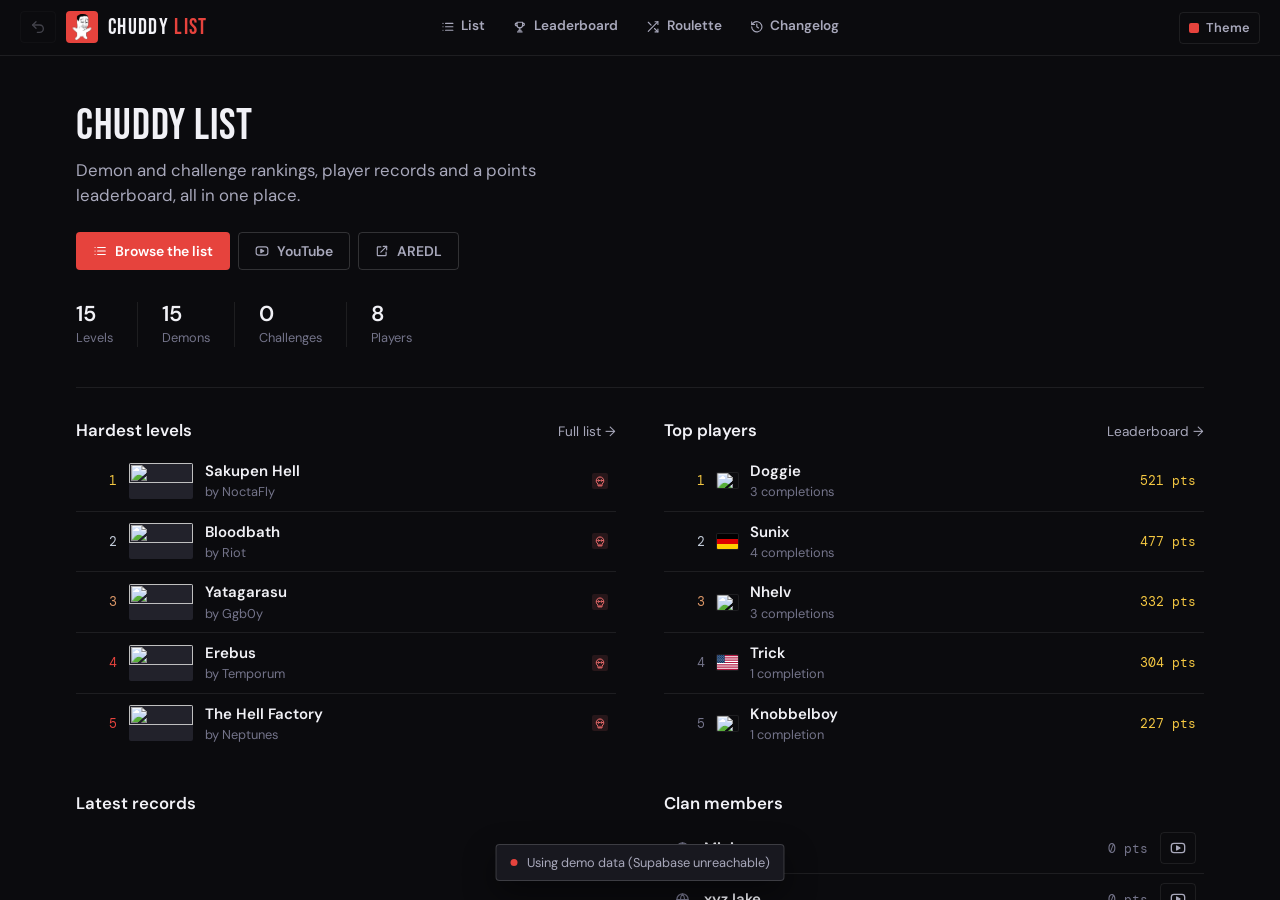
==== commit 777599e1: "Add Copy link buttons to changelog entries Each entry gets its own link (#/changelog/<id>) that scro" ====
--- a/index.html
+++ b/index.html
@@ -6,6 +6,12 @@
         <title>Chuddy List</title>
         <meta name="description" content="The Chuddy List — demon rankings, player records and leaderboard." />
         <meta name="theme-color" content="#0b0b0e" />
+        <!-- Link previews (Discord etc.); the crawler doesn't run JS, so these are the same for every page -->
+        <meta property="og:site_name" content="Chuddy Clan" />
+        <meta property="og:title" content="Chuddy List" />
+        <meta property="og:description" content="The Chuddy Clan's Geometry Dash demon list: rankings, records, leaderboard and changelog." />
+        <meta property="og:image" content="https://minix9.github.io/ChuddyClanList/assets/list_icon.png" />
+        <meta property="og:url" content="https://minix9.github.io/ChuddyClanList/" />
         <link rel="icon" type="image/png" href="assets/list_icon.png" />
         <link rel="preconnect" href="https://fonts.googleapis.com" />
         <link rel="preconnect" href="https://i.ytimg.com" />
@@ -15,15 +21,15 @@
         />
 
         <!-- ?v= makes browsers fetch fresh files after an update — change it whenever CSS/JS changes -->
-        <link rel="stylesheet" href="css/shared/base.css?v=20261119c" />
-        <link rel="stylesheet" href="css/site/layout.css?v=20261119c" />
-        <link rel="stylesheet" href="css/site/components.css?v=20261119c" />
-        <link rel="stylesheet" href="css/site/list.css?v=20261119c" />
-        <link rel="stylesheet" href="css/site/leaderboard.css?v=20261119c" />
-        <link rel="stylesheet" href="css/site/profile.css?v=20261119c" />
-        <link rel="stylesheet" href="css/site/roulette.css?v=20261119c" />
-        <link rel="stylesheet" href="css/site/home.css?v=20261119c" />
-        <link rel="stylesheet" href="css/site/changelog.css?v=20261119c" />
+        <link rel="stylesheet" href="css/shared/base.css?v=20261119d" />
+        <link rel="stylesheet" href="css/site/layout.css?v=20261119d" />
+        <link rel="stylesheet" href="css/site/components.css?v=20261119d" />
+        <link rel="stylesheet" href="css/site/list.css?v=20261119d" />
+        <link rel="stylesheet" href="css/site/leaderboard.css?v=20261119d" />
+        <link rel="stylesheet" href="css/site/profile.css?v=20261119d" />
+        <link rel="stylesheet" href="css/site/roulette.css?v=20261119d" />
+        <link rel="stylesheet" href="css/site/home.css?v=20261119d" />
+        <link rel="stylesheet" href="css/site/changelog.css?v=20261119d" />
     </head>
     <body>
         <!-- STATUS BAR -->
@@ -315,23 +321,23 @@
         </div>
 
         <!-- Scripts are plain (non-module) and load in order — later files use globals from earlier ones -->
-        <script src="js/shared/utils.js?v=20261119c"></script>
-        <script src="js/shared/icons.js?v=20261119c"></script>
-        <script src="js/shared/changelog-markup.js?v=20261119c"></script>
-        <script src="js/site/config.js?v=20261119c"></script>
-        <script src="js/site/placeholder-data.js?v=20261119c"></script>
-        <script src="js/site/state.js?v=20261119c"></script>
-        <script src="js/site/api.js?v=20261119c"></script>
-        <script src="js/site/ui.js?v=20261119c"></script>
-        <script src="js/site/theme.js?v=20261119c"></script>
-        <script src="js/site/sidebar.js?v=20261119c"></script>
-        <script src="js/site/demon.js?v=20261119c"></script>
-        <script src="js/site/leaderboard.js?v=20261119c"></script>
-        <script src="js/site/clan.js?v=20261119c"></script>
-        <script src="js/site/profile.js?v=20261119c"></script>
-        <script src="js/site/roulette.js?v=20261119c"></script>
-        <script src="js/site/home.js?v=20261119c"></script>
-        <script src="js/site/router.js?v=20261119c"></script>
-        <script src="js/site/main.js?v=20261119c"></script>
+        <script src="js/shared/utils.js?v=20261119d"></script>
+        <script src="js/shared/icons.js?v=20261119d"></script>
+        <script src="js/shared/changelog-markup.js?v=20261119d"></script>
+        <script src="js/site/config.js?v=20261119d"></script>
+        <script src="js/site/placeholder-data.js?v=20261119d"></script>
+        <script src="js/site/state.js?v=20261119d"></script>
+        <script src="js/site/api.js?v=20261119d"></script>
+        <script src="js/site/ui.js?v=20261119d"></script>
+        <script src="js/site/theme.js?v=20261119d"></script>
+        <script src="js/site/sidebar.js?v=20261119d"></script>
+        <script src="js/site/demon.js?v=20261119d"></script>
+        <script src="js/site/leaderboard.js?v=20261119d"></script>
+        <script src="js/site/clan.js?v=20261119d"></script>
+        <script src="js/site/profile.js?v=20261119d"></script>
+        <script src="js/site/roulette.js?v=20261119d"></script>
+        <script src="js/site/home.js?v=20261119d"></script>
+        <script src="js/site/router.js?v=20261119d"></script>
+        <script src="js/site/main.js?v=20261119d"></script>
     </body>
 </html>
--- a/css/site/changelog.css
+++ b/css/site/changelog.css
@@ -9,6 +9,7 @@
     grid-template-columns: 150px minmax(0, 1fr);
     gap: 2rem;
     padding-bottom: 2.5rem;
+    scroll-margin-top: 1.5rem;
 }
 .cl-meta {
     display: flex;
@@ -27,6 +28,13 @@
 .cl-body {
     border-top: 1px solid var(--border-hover);
     padding-top: 12px;
+}
+/* The entry a shared link points at */
+.cl-shared .cl-body {
+    border-top: 2px solid var(--accent);
+}
+.cl-shared h2 {
+    color: var(--accent);
 }
 .cl-lead {
     max-width: 68ch;
